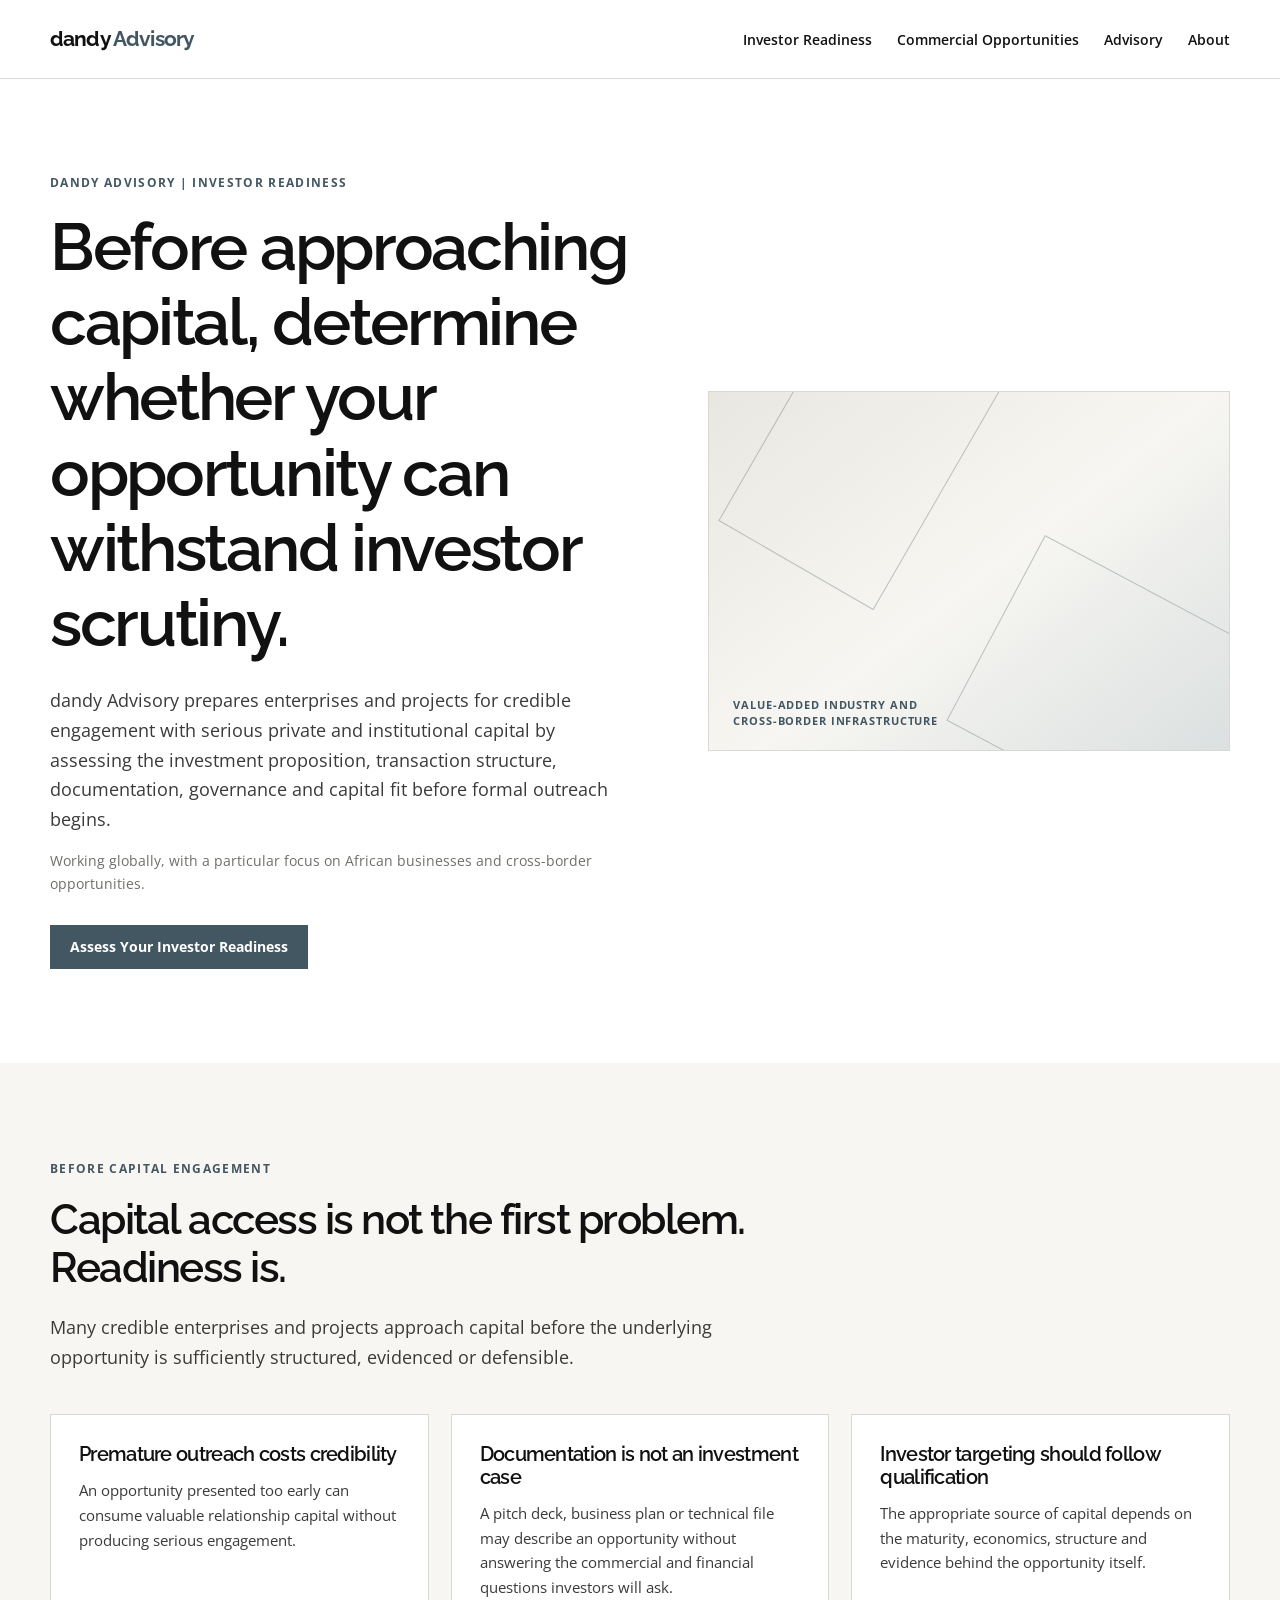
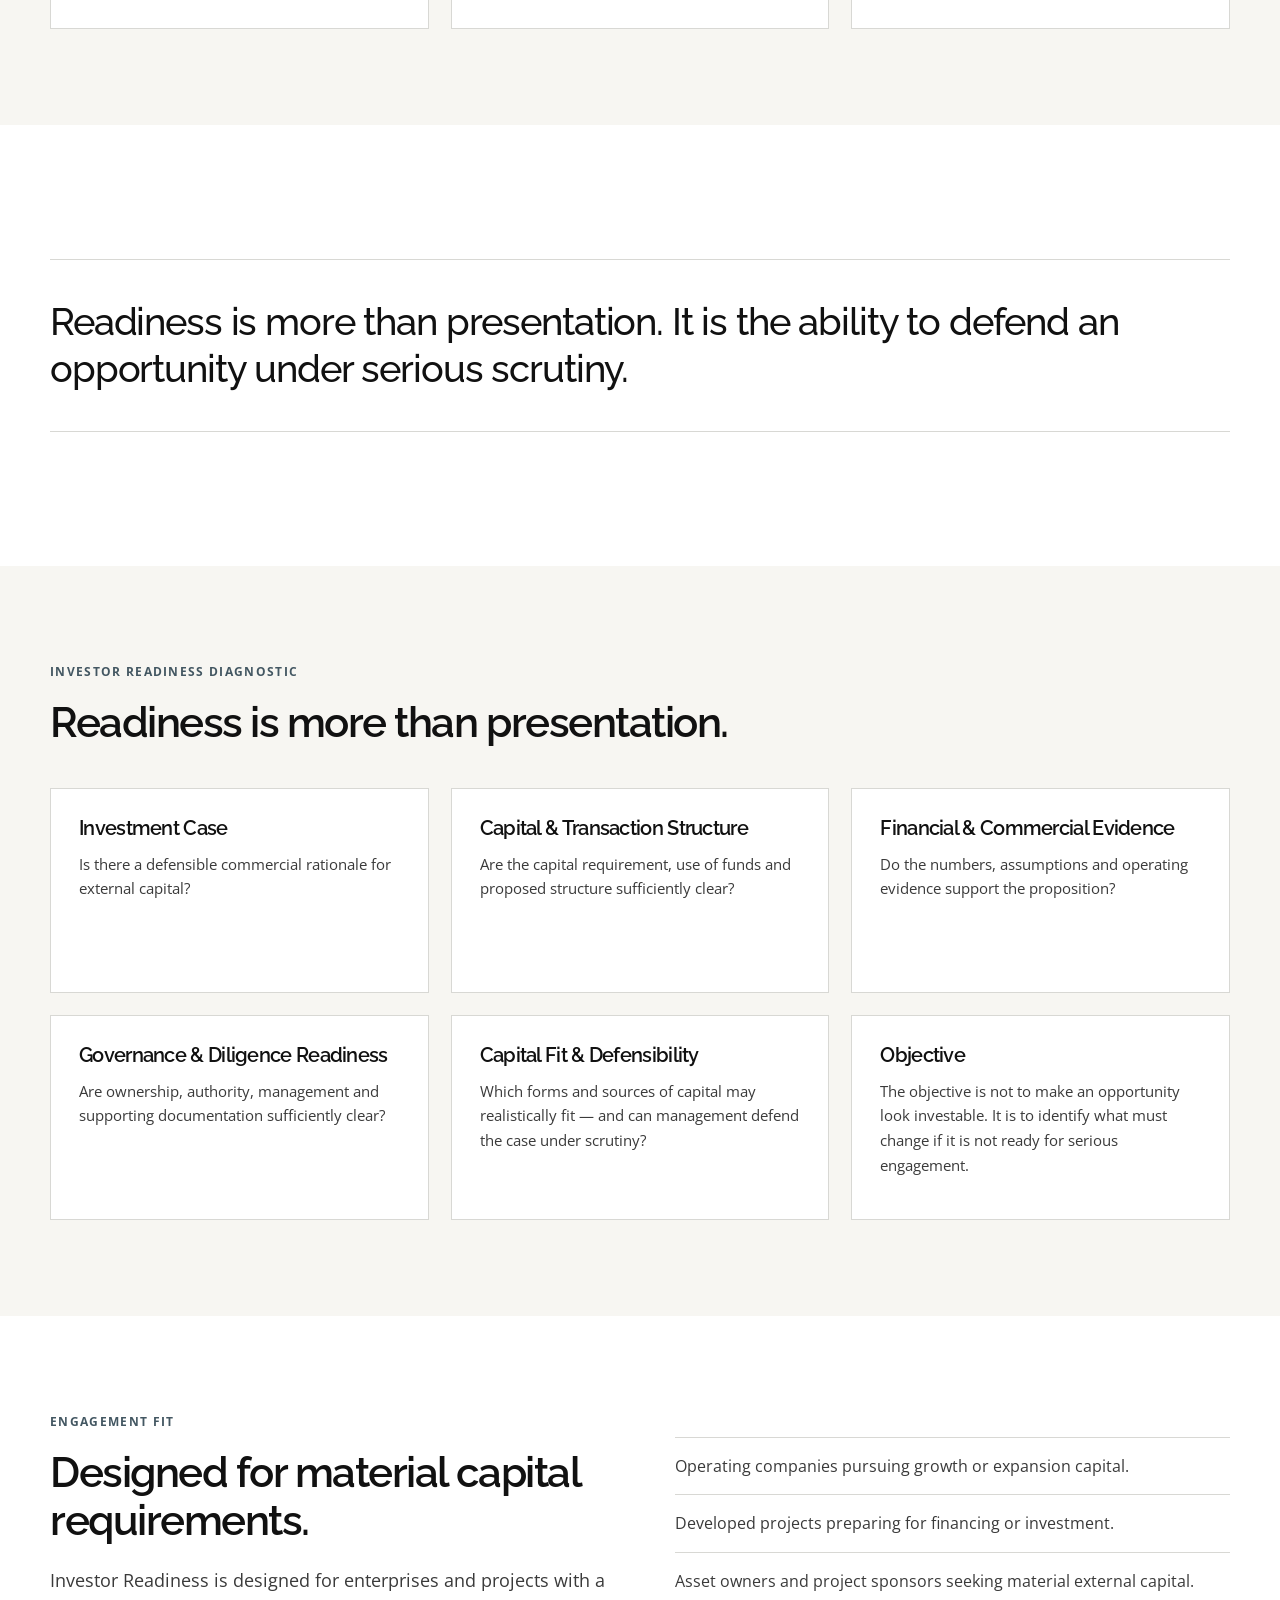
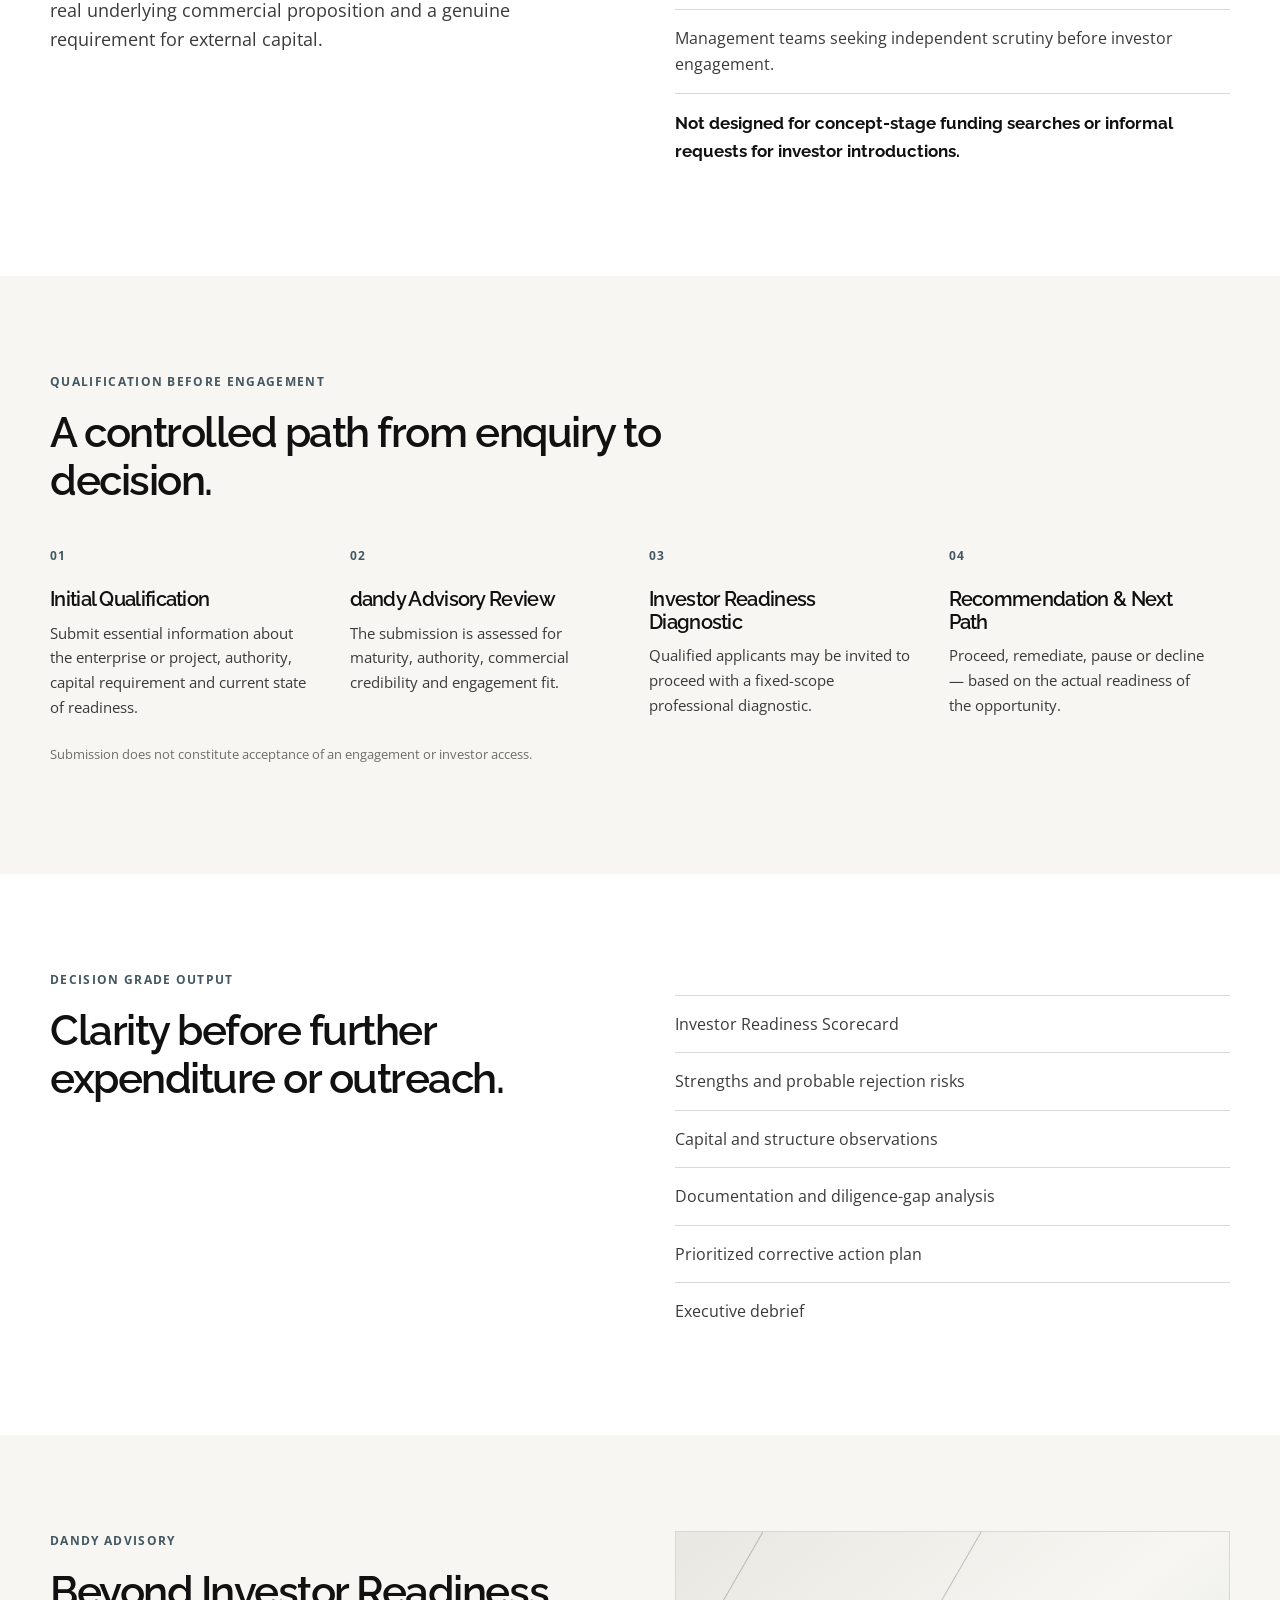
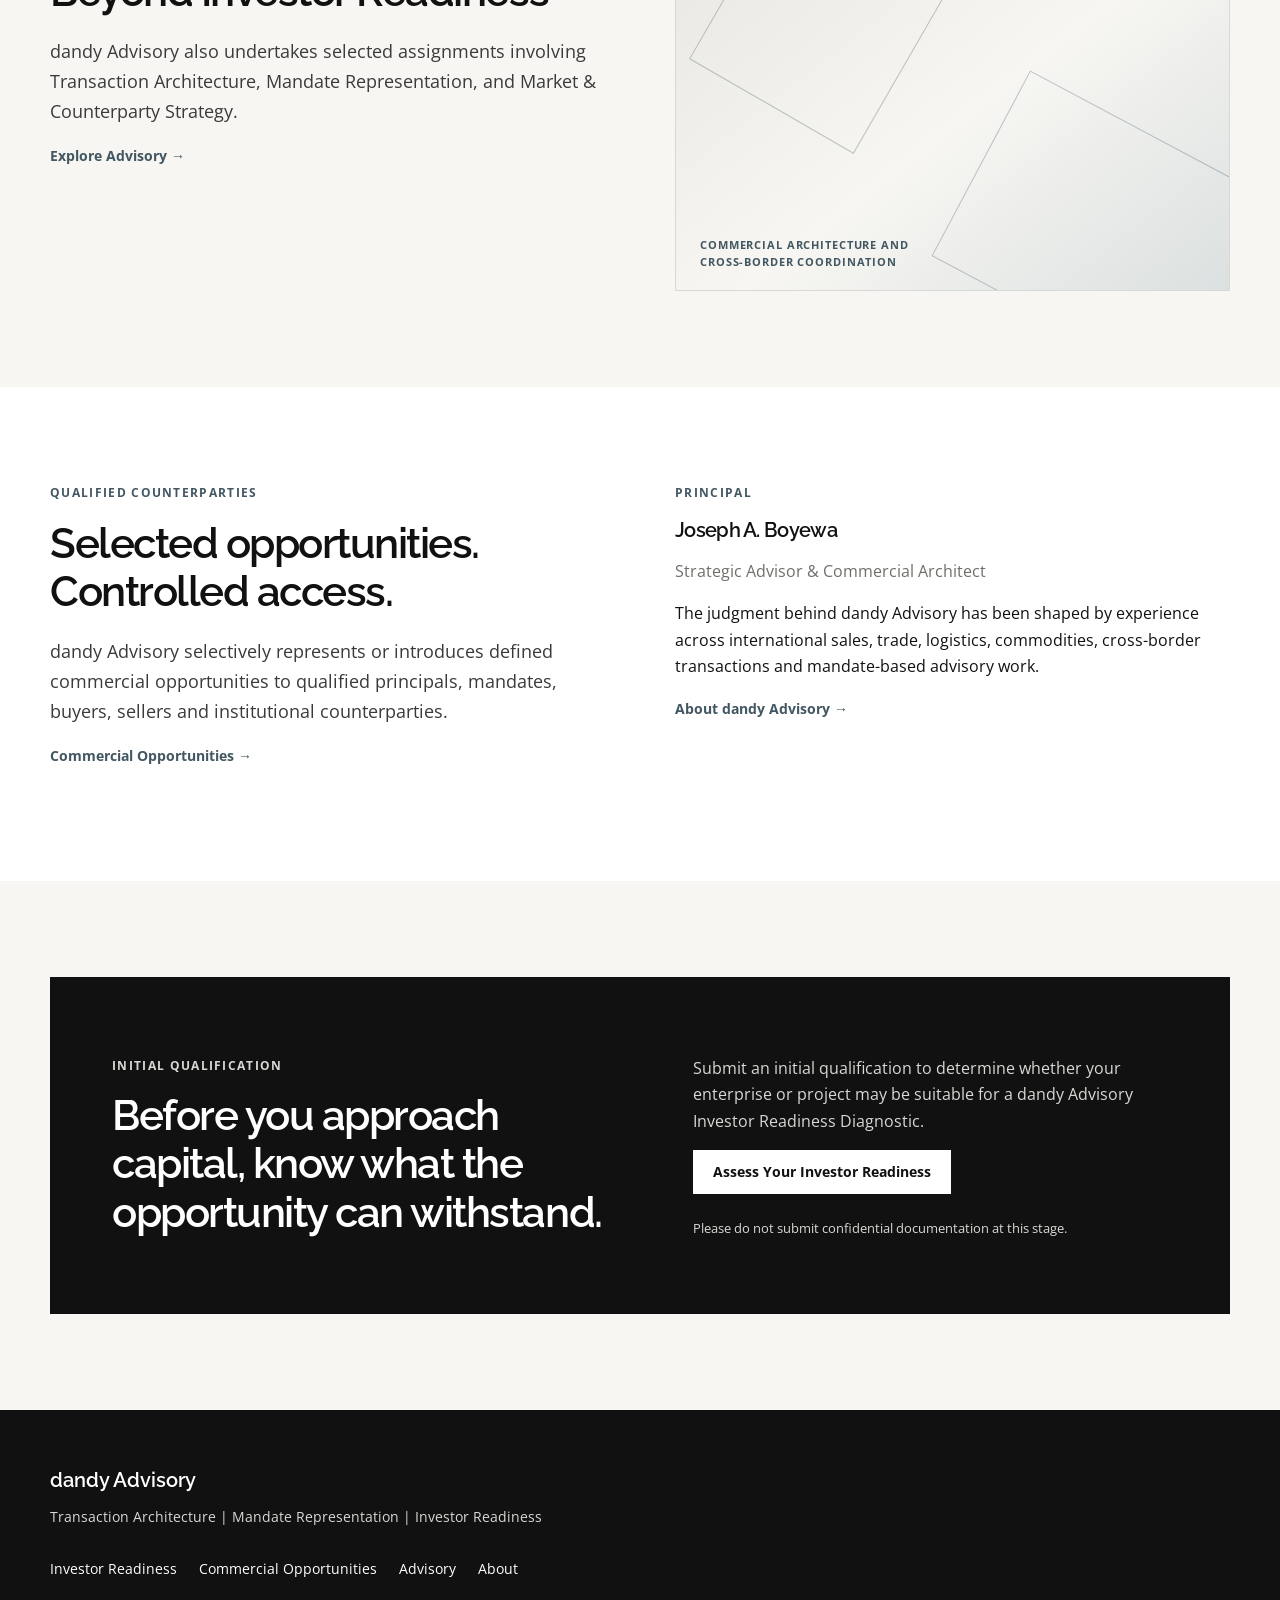
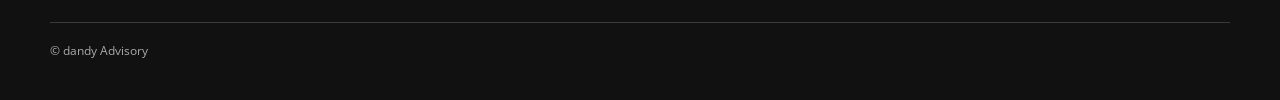
==== index.html @ 11b0d284 "Build complete home page Updated the HTML structure and added skip link for accessibility." ====
<!doctype html><html lang="en"><head><meta charset="utf-8"><meta name="viewport" content="width=device-width,initial-scale=1"><title>dandy Advisory | Investor Readiness</title><meta name="description" content="Investor Readiness, Transaction Architecture and Mandate Representation."><link rel="stylesheet" href="assets/css/site.css"></head><body>
<a class="skip" href="#main">Skip to content</a><header class="site-header"><div class="container header-inner"><a class="brand" href="./">dandy <span>Advisory</span></a><button class="nav-toggle" aria-expanded="false">Menu</button><nav class="site-nav"><a href="investor-readiness/">Investor Readiness</a><a href="commercial-opportunities/">Commercial Opportunities</a><a href="advisory/">Advisory</a><a href="about/">About</a></nav></div></header>
<main id="main"><section class="hero"><div class="container hero-grid"><div><p class="eyebrow">dandy Advisory | Investor Readiness</p><h1>Before approaching capital, determine whether your opportunity can withstand investor scrutiny.</h1><p class="hero-copy">dandy Advisory prepares enterprises and projects for credible engagement with serious private and institutional capital by assessing the investment proposition, transaction structure, documentation, governance and capital fit before formal outreach begins.</p><p class="hero-note">Working globally, with a particular focus on African businesses and cross-border opportunities.</p><a class="button" href="investor-readiness/#qualification">Assess Your Investor Readiness</a></div><div class="visual"><span class="visual-label">Value-added industry and cross-border infrastructure</span></div></div></section>
<section class="section paper"><div class="container"><div class="section-head"><p class="eyebrow">Before Capital Engagement</p><h2>Capital access is not the first problem. Readiness is.</h2><p class="lead">Many credible enterprises and projects approach capital before the underlying opportunity is sufficiently structured, evidenced or defensible.</p></div><div class="grid-3"><article class="card"><h3>Premature outreach costs credibility</h3><p>An opportunity presented too early can consume valuable relationship capital without producing serious engagement.</p></article><article class="card"><h3>Documentation is not an investment case</h3><p>A pitch deck, business plan or technical file may describe an opportunity without answering the commercial and financial questions investors will ask.</p></article><article class="card"><h3>Investor targeting should follow qualification</h3><p>The appropriate source of capital depends on the maturity, economics, structure and evidence behind the opportunity itself.</p></article></div></div></section>
<section class="section"><div class="container"><p class="quote">Readiness is more than presentation. It is the ability to defend an opportunity under serious scrutiny.</p></div></section>
<section class="section paper"><div class="container"><div class="section-head"><p class="eyebrow">Investor Readiness Diagnostic</p><h2>Readiness is more than presentation.</h2></div><div class="grid-3"><article class="card"><h3>Investment Case</h3><p>Is there a defensible commercial rationale for external capital?</p></article><article class="card"><h3>Capital &amp; Transaction Structure</h3><p>Are the capital requirement, use of funds and proposed structure sufficiently clear?</p></article><article class="card"><h3>Financial &amp; Commercial Evidence</h3><p>Do the numbers, assumptions and operating evidence support the proposition?</p></article><article class="card"><h3>Governance &amp; Diligence Readiness</h3><p>Are ownership, authority, management and supporting documentation sufficiently clear?</p></article><article class="card"><h3>Capital Fit &amp; Defensibility</h3><p>Which forms and sources of capital may realistically fit — and can management defend the case under scrutiny?</p></article><article class="card"><h3>Objective</h3><p>The objective is not to make an opportunity look investable. It is to identify what must change if it is not ready for serious engagement.</p></article></div></div></section>
<section class="section"><div class="container split"><div><p class="eyebrow">Engagement Fit</p><h2>Designed for material capital requirements.</h2><p class="lead">Investor Readiness is designed for enterprises and projects with a real underlying commercial proposition and a genuine requirement for external capital.</p></div><ul class="list"><li>Operating companies pursuing growth or expansion capital.</li><li>Developed projects preparing for financing or investment.</li><li>Asset owners and project sponsors seeking material external capital.</li><li>Management teams seeking independent scrutiny before investor engagement.</li><li><strong>Not designed for concept-stage funding searches or informal requests for investor introductions.</strong></li></ul></div></section>
<section class="section paper"><div class="container"><div class="section-head"><p class="eyebrow">Qualification Before Engagement</p><h2>A controlled path from enquiry to decision.</h2></div><div class="steps"><article class="step"><h3>Initial Qualification</h3><p>Submit essential information about the enterprise or project, authority, capital requirement and current state of readiness.</p></article><article class="step"><h3>dandy Advisory Review</h3><p>The submission is assessed for maturity, authority, commercial credibility and engagement fit.</p></article><article class="step"><h3>Investor Readiness Diagnostic</h3><p>Qualified applicants may be invited to proceed with a fixed-scope professional diagnostic.</p></article><article class="step"><h3>Recommendation &amp; Next Path</h3><p>Proceed, remediate, pause or decline — based on the actual readiness of the opportunity.</p></article></div><p class="notice">Submission does not constitute acceptance of an engagement or investor access.</p></div></section>
<section class="section"><div class="container split"><div><p class="eyebrow">Decision Grade Output</p><h2>Clarity before further expenditure or outreach.</h2></div><ul class="list"><li>Investor Readiness Scorecard</li><li>Strengths and probable rejection risks</li><li>Capital and structure observations</li><li>Documentation and diligence-gap analysis</li><li>Prioritized corrective action plan</li><li>Executive debrief</li></ul></div></section>
<section class="section paper"><div class="container split"><div><p class="eyebrow">dandy Advisory</p><h2>Beyond Investor Readiness</h2><p class="lead">dandy Advisory also undertakes selected assignments involving Transaction Architecture, Mandate Representation, and Market &amp; Counterparty Strategy.</p><p><a class="text-link" href="advisory/">Explore Advisory →</a></p></div><div class="visual"><span class="visual-label">Commercial architecture and cross-border coordination</span></div></div></section>
<section class="section"><div class="container split"><div><p class="eyebrow">Qualified Counterparties</p><h2>Selected opportunities. Controlled access.</h2><p class="lead">dandy Advisory selectively represents or introduces defined commercial opportunities to qualified principals, mandates, buyers, sellers and institutional counterparties.</p><p><a class="text-link" href="commercial-opportunities/">Commercial Opportunities →</a></p></div><div><p class="eyebrow">Principal</p><h3>Joseph A. Boyewa</h3><p class="muted">Strategic Advisor &amp; Commercial Architect</p><p>The judgment behind dandy Advisory has been shaped by experience across international sales, trade, logistics, commodities, cross-border transactions and mandate-based advisory work.</p><p><a class="text-link" href="about/">About dandy Advisory →</a></p></div></div></section>
<section class="section paper"><div class="container callout"><div><p class="eyebrow">Initial Qualification</p><h2>Before you approach capital, know what the opportunity can withstand.</h2></div><div><p>Submit an initial qualification to determine whether your enterprise or project may be suitable for a dandy Advisory Investor Readiness Diagnostic.</p><a class="button" href="investor-readiness/#qualification">Assess Your Investor Readiness</a><p class="notice">Please do not submit confidential documentation at this stage.</p></div></div></section></main>
<footer class="site-footer"><div class="container"><p class="footer-title">dandy Advisory</p><p class="footer-signature">Transaction Architecture | Mandate Representation | Investor Readiness</p><nav class="footer-links"><a href="investor-readiness/">Investor Readiness</a><a href="commercial-opportunities/">Commercial Opportunities</a><a href="advisory/">Advisory</a><a href="about/">About</a></nav><p class="footer-bottom">© dandy Advisory</p></div></footer><script src="assets/js/site.js"></script></body></html>
---- assets/css/site.css ----
@import url('https://fonts.googleapis.com/css2?family=Open+Sans:wght@400;500;600;700&family=Raleway:wght@500;600;700&display=swap');

:root{--ink:#111111;--carbon:#3a3a3a;--muted:#6e6e6a;--slate:#435762;--border:#d8d8d4;--paper:#f7f6f2;--white:#fff;--content:1180px;--section:96px}
*{box-sizing:border-box}html{scroll-behavior:smooth}body{margin:0;background:var(--white);color:var(--ink);font-family:'Open Sans',Arial,sans-serif;font-size:16px;line-height:1.65}a{color:inherit;text-decoration:none}.container{width:min(calc(100% - 48px),var(--content));margin:auto}.skip{position:absolute;left:-999px}.skip:focus{left:16px;top:16px;z-index:9;background:#fff;padding:10px}.site-header{border-bottom:1px solid var(--border);background:rgba(255,255,255,.96);position:sticky;top:0;z-index:5}.header-inner{min-height:78px;display:flex;align-items:center;justify-content:space-between;gap:32px}.brand{font-family:Raleway,Arial,sans-serif;font-size:21px;font-weight:700;letter-spacing:-.04em;white-space:nowrap}.brand span{color:var(--slate)}.nav-toggle{display:none}.site-nav{display:flex;align-items:center;gap:25px;font-size:14px;font-weight:600}.site-nav a{border-bottom:2px solid transparent;padding:26px 0 23px}.site-nav a:hover,.site-nav a[aria-current='page']{color:var(--slate);border-color:var(--slate)}
.eyebrow{margin:0 0 16px;color:var(--slate);font-size:12px;font-weight:700;letter-spacing:.11em;text-transform:uppercase}.section{padding:var(--section) 0}.paper{background:var(--paper)}h1,h2,h3{margin:0;font-family:Raleway,Arial,sans-serif;font-weight:600;line-height:1.14;letter-spacing:-.035em}h1{font-size:clamp(40px,5.2vw,66px)}h2{max-width:730px;font-size:clamp(30px,3.3vw,45px)}h3{font-size:20px}.lead{max-width:720px;margin:22px 0 0;color:var(--carbon);font-size:18px}.muted{color:var(--muted)}.button{display:inline-block;border:1px solid var(--slate);background:var(--slate);color:#fff;padding:14px 19px;font-size:14px;font-weight:700;line-height:1}.button:hover{background:var(--ink);border-color:var(--ink)}.text-link{color:var(--slate);font-size:14px;font-weight:700}.text-link:hover{text-decoration:underline}
.hero{padding:94px 0}.hero-grid{display:grid;grid-template-columns:minmax(0,1.06fr) minmax(320px,.94fr);align-items:center;gap:70px}.hero-copy{margin:26px 0 0;max-width:720px;color:var(--carbon);font-size:18px}.hero-note{margin:14px 0 30px;max-width:650px;color:var(--muted);font-size:14px}.visual{min-height:360px;border:1px solid var(--border);background:linear-gradient(142deg,#e8e7e1,#f7f6f2 52%,#dbe0e0);position:relative;overflow:hidden}.visual:before,.visual:after{content:'';position:absolute;border:1px solid rgba(67,87,98,.32)}.visual:before{height:58%;width:58%;right:-10%;bottom:-15%;transform:rotate(28deg)}.visual:after{height:73%;width:34%;left:12%;top:-20%;transform:rotate(30deg)}.visual-label{position:absolute;left:24px;bottom:20px;max-width:230px;color:var(--slate);font-size:11px;font-weight:700;letter-spacing:.08em;text-transform:uppercase;line-height:1.5}.section-head{margin-bottom:42px}.grid-3{display:grid;grid-template-columns:repeat(3,1fr);gap:22px}.card{border:1px solid var(--border);background:var(--white);padding:28px;min-height:205px}.card p{margin:12px 0 0;color:var(--carbon);font-size:15px}.card-number{display:block;margin-bottom:28px;color:var(--slate);font-size:12px;font-weight:700;letter-spacing:.1em}.split{display:grid;grid-template-columns:1fr 1fr;gap:70px;align-items:start}.quote{padding:38px 0;border-top:1px solid var(--border);border-bottom:1px solid var(--border);font-family:Raleway,Arial,sans-serif;font-size:clamp(25px,3vw,38px);font-weight:500;line-height:1.25;letter-spacing:-.03em}.list{margin:25px 0 0;padding:0;list-style:none}.list li{padding:15px 0;border-top:1px solid var(--border);color:var(--carbon)}.list strong{display:block;color:var(--ink);font-family:Raleway,Arial,sans-serif;font-size:17px}.steps{counter-reset:step;display:grid;grid-template-columns:repeat(4,1fr);gap:18px}.step{padding:0 18px 0 0}.step:before{counter-increment:step;content:'0' counter(step);display:block;margin-bottom:22px;color:var(--slate);font-size:12px;font-weight:700;letter-spacing:.12em}.step p{margin:10px 0 0;color:var(--carbon);font-size:15px}.callout{display:grid;grid-template-columns:1.05fr .95fr;gap:55px;align-items:center;padding:62px;background:var(--ink);color:#fff}.callout .eyebrow{color:#d8d8d4}.callout h2{color:#fff}.callout p{color:#d8d8d4}.callout .button{background:#fff;border-color:#fff;color:var(--ink)}.callout .button:hover{background:var(--slate);border-color:var(--slate);color:#fff}.form-wrap{max-width:760px;margin:0 auto;border:1px solid var(--border);padding:38px;background:#fff}.form-wrap h2{font-size:32px}.form-wrap p{color:var(--carbon)}.notice{margin-top:24px;color:var(--muted);font-size:13px}.site-footer{padding:54px 0 28px;background:var(--ink);color:#fff}.footer-title{margin:0;font-family:Raleway,Arial,sans-serif;font-size:20px;font-weight:600}.footer-signature{margin:8px 0 28px;color:#d8d8d4;font-size:14px}.footer-links{display:flex;flex-wrap:wrap;gap:10px 22px;font-size:14px}.footer-links a:hover{color:#d8d8d4}.footer-bottom{margin-top:42px;padding-top:18px;border-top:1px solid #3a3a3a;color:#aaa;font-size:12px}
@media(max-width:820px){:root{--section:68px}.container{width:min(calc(100% - 32px),var(--content))}.header-inner{min-height:68px}.nav-toggle{display:inline-block;border:0;background:transparent;color:var(--ink);font:inherit;font-size:14px;font-weight:700}.site-nav{display:none;position:absolute;top:68px;left:0;right:0;padding:12px 16px 20px;background:#fff;border-bottom:1px solid var(--border);flex-direction:column;align-items:flex-start;gap:0}.site-nav.open{display:flex}.site-nav a{padding:10px 0;border:0}.hero{padding:66px 0}.hero-grid,.split,.callout{grid-template-columns:1fr;gap:36px}.visual{min-height:245px}.grid-3,.steps{grid-template-columns:1fr}.card{min-height:auto}.step{padding:0 0 20px;border-bottom:1px solid var(--border)}.form-wrap{padding:25px 20px}}
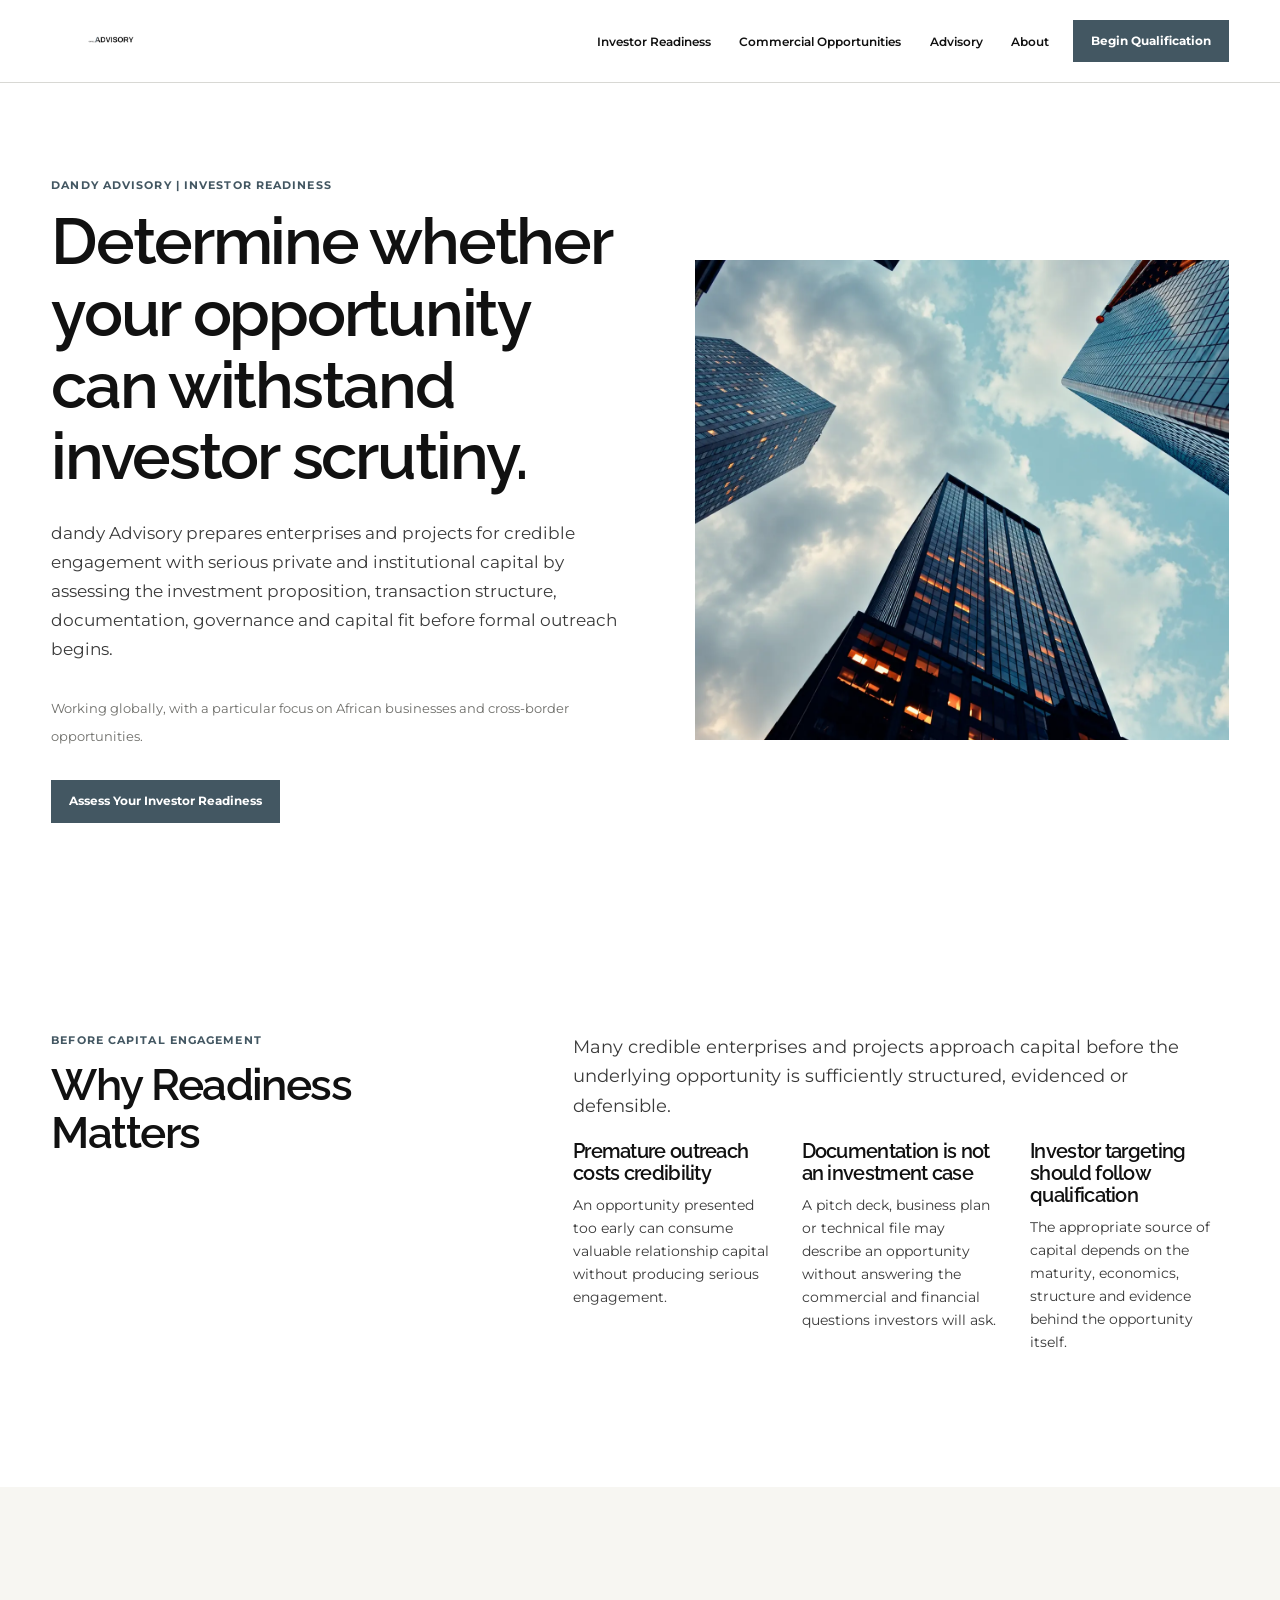
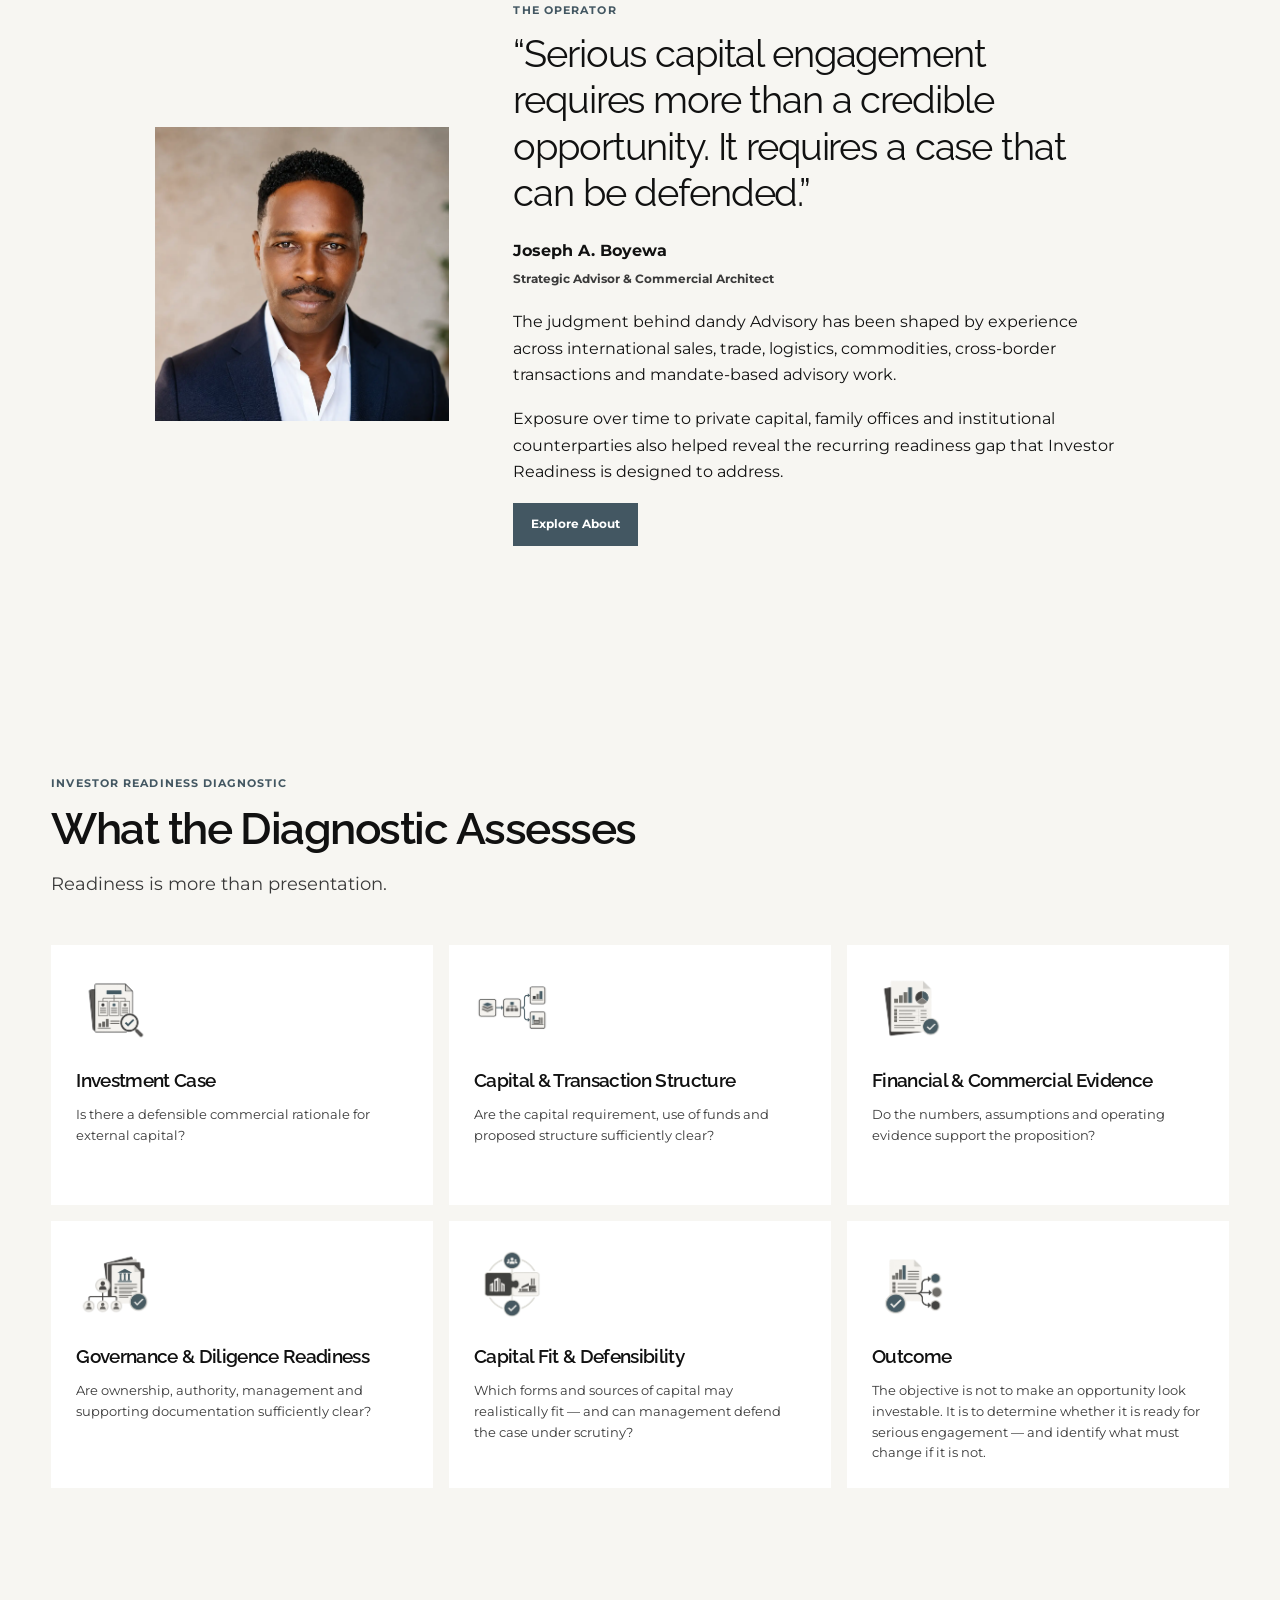
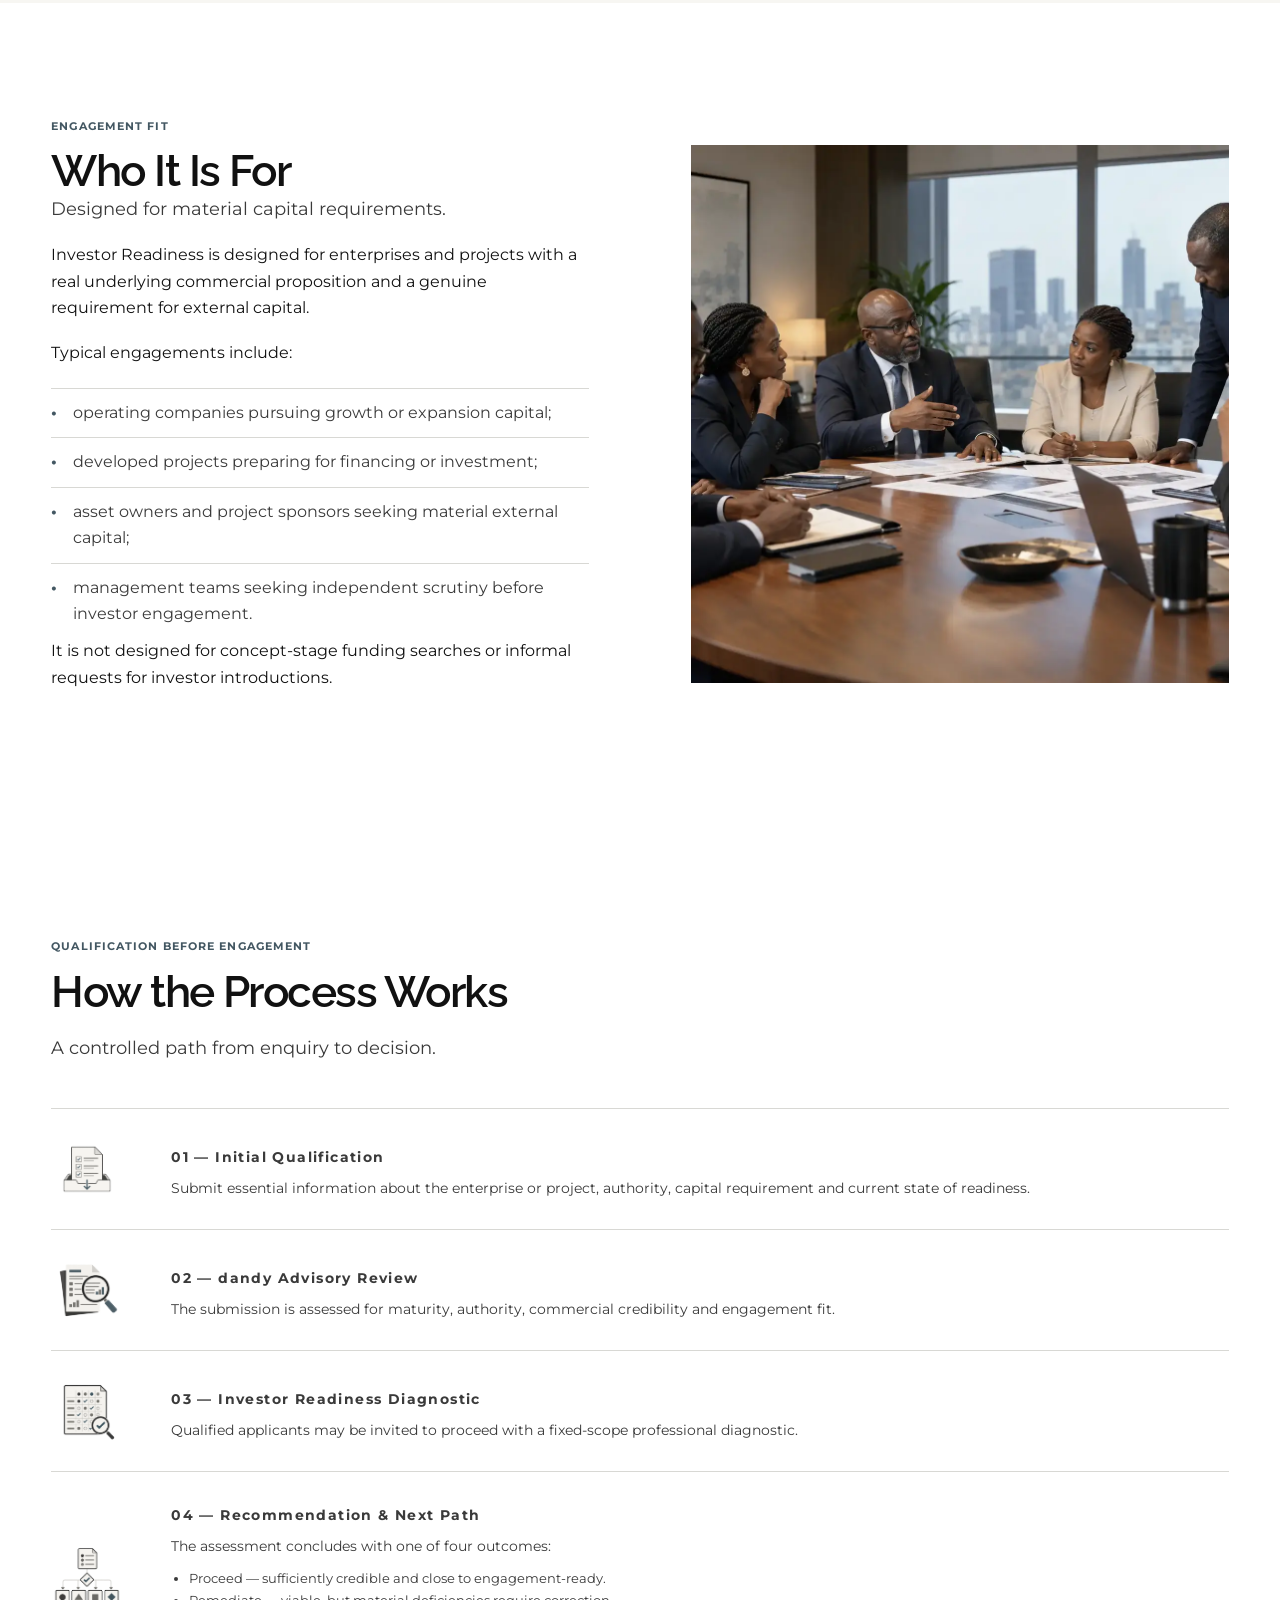
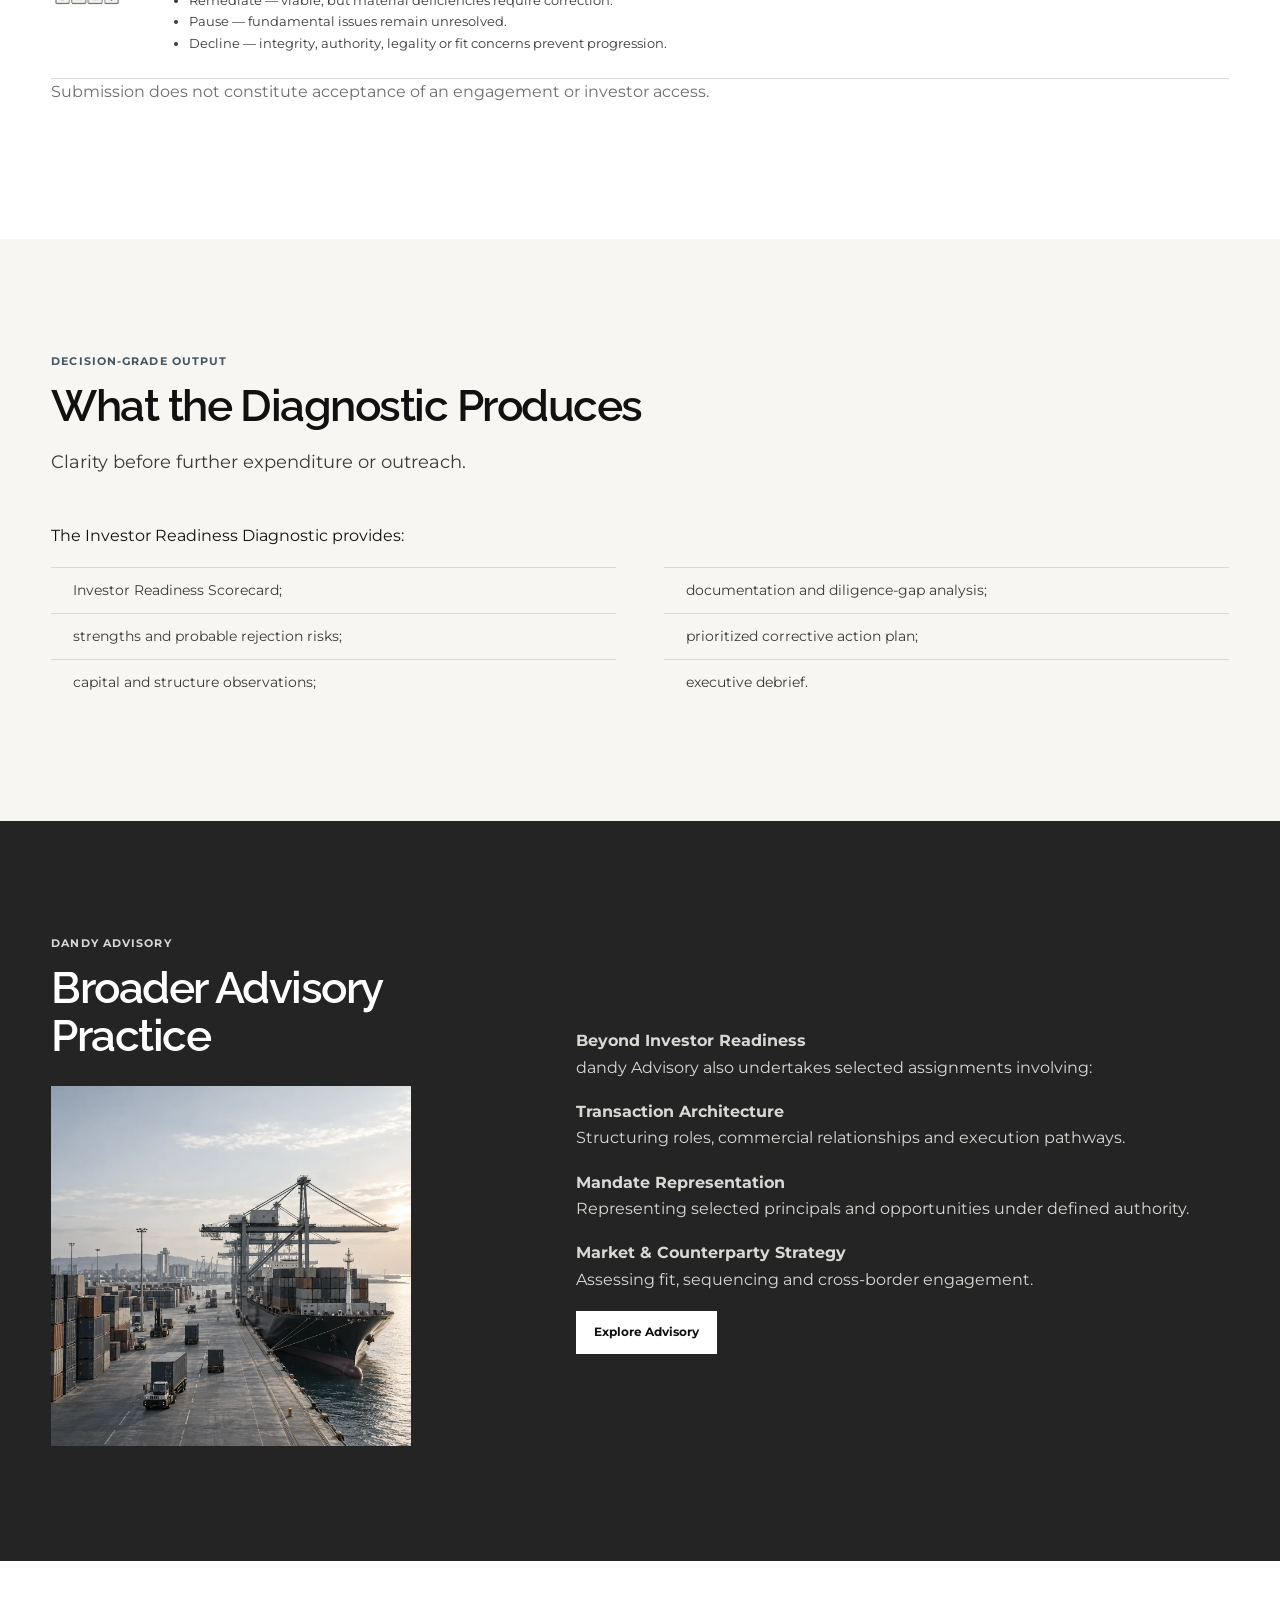
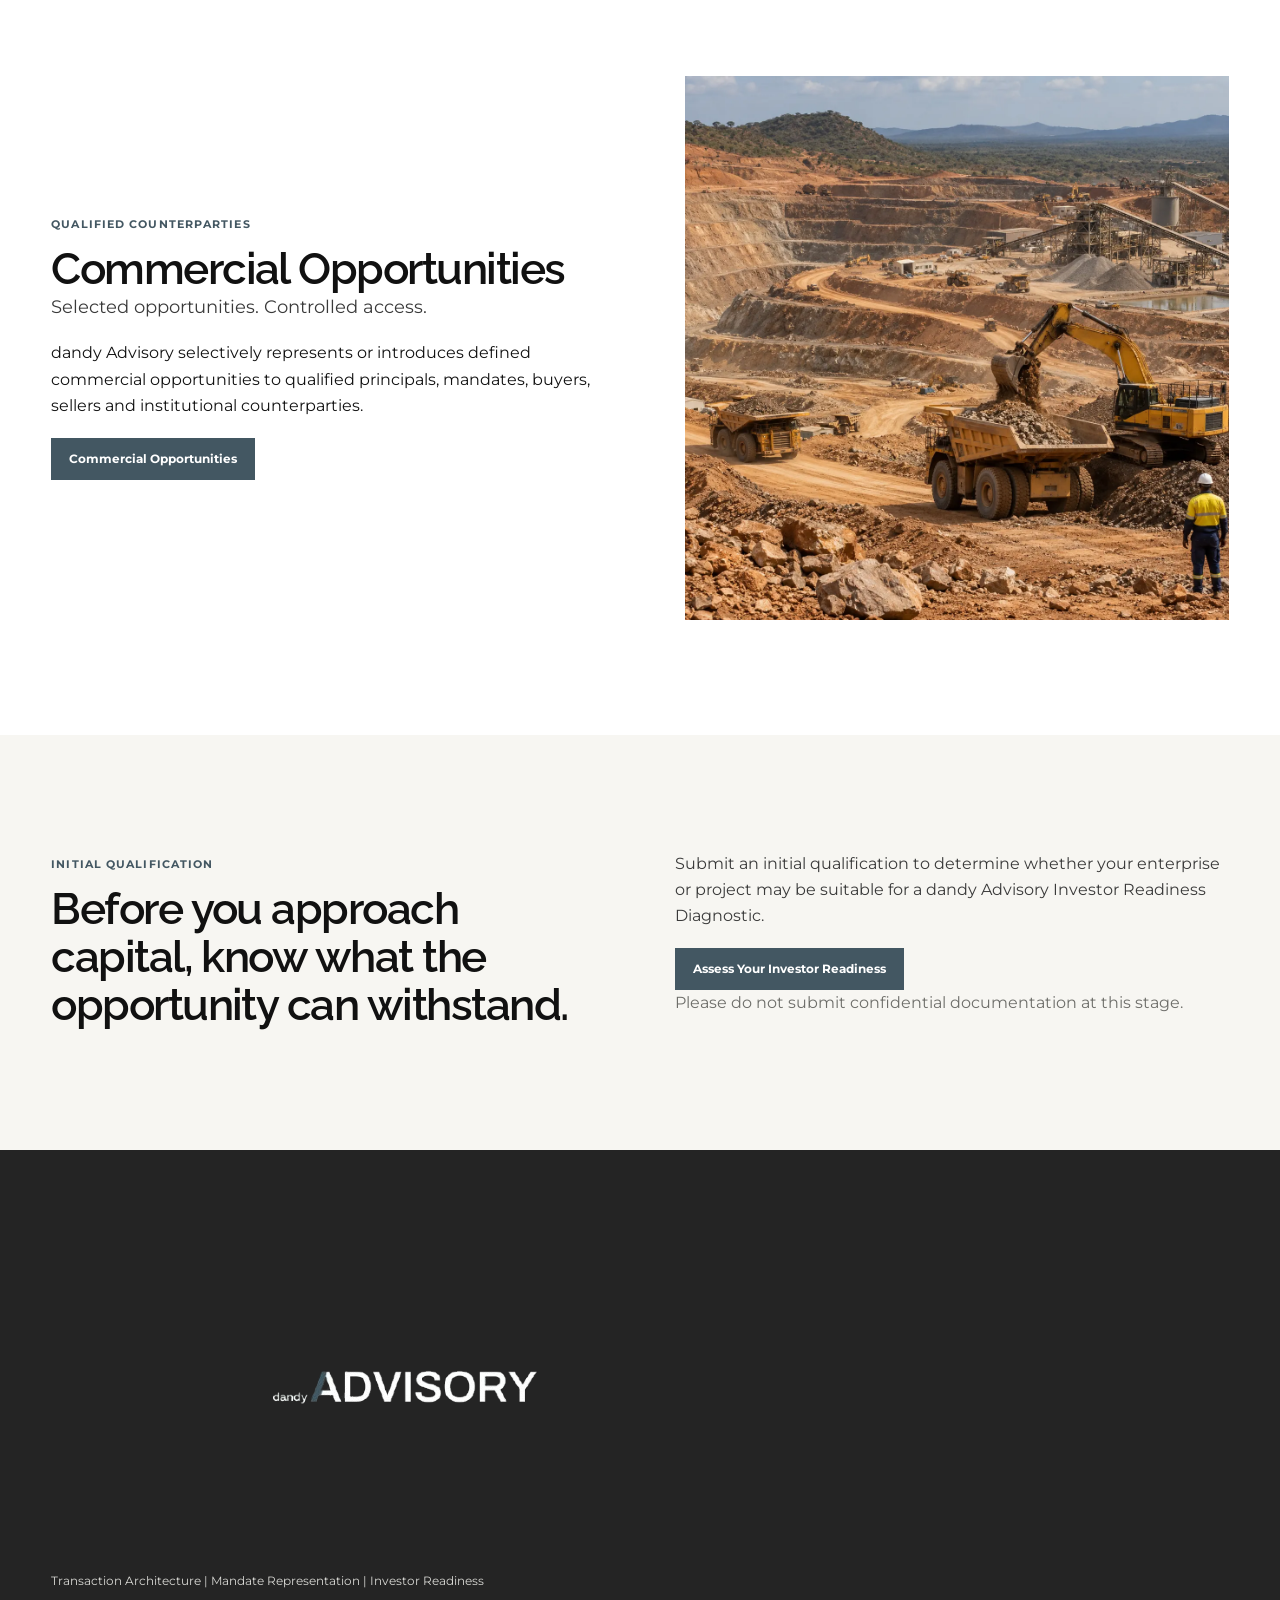
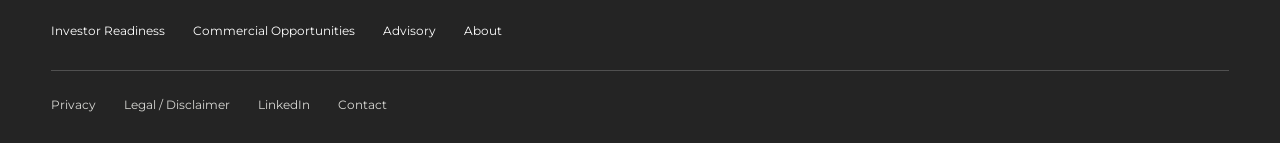
==== commit 35ed8b46: "Apply complete review build" ====
--- a/index.html
+++ b/index.html
@@ -1,13 +1 @@
-<!doctype html><html lang="en"><head><meta charset="utf-8"><meta name="viewport" content="width=device-width,initial-scale=1"><title>dandy Advisory | Investor Readiness</title><meta name="description" content="Investor Readiness, Transaction Architecture and Mandate Representation."><link rel="stylesheet" href="assets/css/site.css"></head><body>
-<a class="skip" href="#main">Skip to content</a><header class="site-header"><div class="container header-inner"><a class="brand" href="./">dandy <span>Advisory</span></a><button class="nav-toggle" aria-expanded="false">Menu</button><nav class="site-nav"><a href="investor-readiness/">Investor Readiness</a><a href="commercial-opportunities/">Commercial Opportunities</a><a href="advisory/">Advisory</a><a href="about/">About</a></nav></div></header>
-<main id="main"><section class="hero"><div class="container hero-grid"><div><p class="eyebrow">dandy Advisory | Investor Readiness</p><h1>Before approaching capital, determine whether your opportunity can withstand investor scrutiny.</h1><p class="hero-copy">dandy Advisory prepares enterprises and projects for credible engagement with serious private and institutional capital by assessing the investment proposition, transaction structure, documentation, governance and capital fit before formal outreach begins.</p><p class="hero-note">Working globally, with a particular focus on African businesses and cross-border opportunities.</p><a class="button" href="investor-readiness/#qualification">Assess Your Investor Readiness</a></div><div class="visual"><span class="visual-label">Value-added industry and cross-border infrastructure</span></div></div></section>
-<section class="section paper"><div class="container"><div class="section-head"><p class="eyebrow">Before Capital Engagement</p><h2>Capital access is not the first problem. Readiness is.</h2><p class="lead">Many credible enterprises and projects approach capital before the underlying opportunity is sufficiently structured, evidenced or defensible.</p></div><div class="grid-3"><article class="card"><h3>Premature outreach costs credibility</h3><p>An opportunity presented too early can consume valuable relationship capital without producing serious engagement.</p></article><article class="card"><h3>Documentation is not an investment case</h3><p>A pitch deck, business plan or technical file may describe an opportunity without answering the commercial and financial questions investors will ask.</p></article><article class="card"><h3>Investor targeting should follow qualification</h3><p>The appropriate source of capital depends on the maturity, economics, structure and evidence behind the opportunity itself.</p></article></div></div></section>
-<section class="section"><div class="container"><p class="quote">Readiness is more than presentation. It is the ability to defend an opportunity under serious scrutiny.</p></div></section>
-<section class="section paper"><div class="container"><div class="section-head"><p class="eyebrow">Investor Readiness Diagnostic</p><h2>Readiness is more than presentation.</h2></div><div class="grid-3"><article class="card"><h3>Investment Case</h3><p>Is there a defensible commercial rationale for external capital?</p></article><article class="card"><h3>Capital &amp; Transaction Structure</h3><p>Are the capital requirement, use of funds and proposed structure sufficiently clear?</p></article><article class="card"><h3>Financial &amp; Commercial Evidence</h3><p>Do the numbers, assumptions and operating evidence support the proposition?</p></article><article class="card"><h3>Governance &amp; Diligence Readiness</h3><p>Are ownership, authority, management and supporting documentation sufficiently clear?</p></article><article class="card"><h3>Capital Fit &amp; Defensibility</h3><p>Which forms and sources of capital may realistically fit — and can management defend the case under scrutiny?</p></article><article class="card"><h3>Objective</h3><p>The objective is not to make an opportunity look investable. It is to identify what must change if it is not ready for serious engagement.</p></article></div></div></section>
-<section class="section"><div class="container split"><div><p class="eyebrow">Engagement Fit</p><h2>Designed for material capital requirements.</h2><p class="lead">Investor Readiness is designed for enterprises and projects with a real underlying commercial proposition and a genuine requirement for external capital.</p></div><ul class="list"><li>Operating companies pursuing growth or expansion capital.</li><li>Developed projects preparing for financing or investment.</li><li>Asset owners and project sponsors seeking material external capital.</li><li>Management teams seeking independent scrutiny before investor engagement.</li><li><strong>Not designed for concept-stage funding searches or informal requests for investor introductions.</strong></li></ul></div></section>
-<section class="section paper"><div class="container"><div class="section-head"><p class="eyebrow">Qualification Before Engagement</p><h2>A controlled path from enquiry to decision.</h2></div><div class="steps"><article class="step"><h3>Initial Qualification</h3><p>Submit essential information about the enterprise or project, authority, capital requirement and current state of readiness.</p></article><article class="step"><h3>dandy Advisory Review</h3><p>The submission is assessed for maturity, authority, commercial credibility and engagement fit.</p></article><article class="step"><h3>Investor Readiness Diagnostic</h3><p>Qualified applicants may be invited to proceed with a fixed-scope professional diagnostic.</p></article><article class="step"><h3>Recommendation &amp; Next Path</h3><p>Proceed, remediate, pause or decline — based on the actual readiness of the opportunity.</p></article></div><p class="notice">Submission does not constitute acceptance of an engagement or investor access.</p></div></section>
-<section class="section"><div class="container split"><div><p class="eyebrow">Decision Grade Output</p><h2>Clarity before further expenditure or outreach.</h2></div><ul class="list"><li>Investor Readiness Scorecard</li><li>Strengths and probable rejection risks</li><li>Capital and structure observations</li><li>Documentation and diligence-gap analysis</li><li>Prioritized corrective action plan</li><li>Executive debrief</li></ul></div></section>
-<section class="section paper"><div class="container split"><div><p class="eyebrow">dandy Advisory</p><h2>Beyond Investor Readiness</h2><p class="lead">dandy Advisory also undertakes selected assignments involving Transaction Architecture, Mandate Representation, and Market &amp; Counterparty Strategy.</p><p><a class="text-link" href="advisory/">Explore Advisory →</a></p></div><div class="visual"><span class="visual-label">Commercial architecture and cross-border coordination</span></div></div></section>
-<section class="section"><div class="container split"><div><p class="eyebrow">Qualified Counterparties</p><h2>Selected opportunities. Controlled access.</h2><p class="lead">dandy Advisory selectively represents or introduces defined commercial opportunities to qualified principals, mandates, buyers, sellers and institutional counterparties.</p><p><a class="text-link" href="commercial-opportunities/">Commercial Opportunities →</a></p></div><div><p class="eyebrow">Principal</p><h3>Joseph A. Boyewa</h3><p class="muted">Strategic Advisor &amp; Commercial Architect</p><p>The judgment behind dandy Advisory has been shaped by experience across international sales, trade, logistics, commodities, cross-border transactions and mandate-based advisory work.</p><p><a class="text-link" href="about/">About dandy Advisory →</a></p></div></div></section>
-<section class="section paper"><div class="container callout"><div><p class="eyebrow">Initial Qualification</p><h2>Before you approach capital, know what the opportunity can withstand.</h2></div><div><p>Submit an initial qualification to determine whether your enterprise or project may be suitable for a dandy Advisory Investor Readiness Diagnostic.</p><a class="button" href="investor-readiness/#qualification">Assess Your Investor Readiness</a><p class="notice">Please do not submit confidential documentation at this stage.</p></div></div></section></main>
-<footer class="site-footer"><div class="container"><p class="footer-title">dandy Advisory</p><p class="footer-signature">Transaction Architecture | Mandate Representation | Investor Readiness</p><nav class="footer-links"><a href="investor-readiness/">Investor Readiness</a><a href="commercial-opportunities/">Commercial Opportunities</a><a href="advisory/">Advisory</a><a href="about/">About</a></nav><p class="footer-bottom">© dandy Advisory</p></div></footer><script src="assets/js/site.js"></script></body></html>
+<!doctype html><html lang="en"><head><meta charset="utf-8"><meta name="viewport" content="width=device-width,initial-scale=1"><title>dandy Advisory | Investor Readiness</title><link rel="icon" href="assets/favicon.svg" type="image/svg+xml"><link rel="stylesheet" href="assets/css/site.css"></head><body><a class="skip" href="#main">Skip to content</a><header class="site-header"><div class="container header-inner"><a class="brand" href="./" aria-label="dandy Advisory"><img src="assets/images/logo/dandy_advisory_logo_v1_light_background-removebg-preview.png" alt="dandy Advisory"></a><button class="nav-toggle" aria-expanded="false">Menu</button><nav class="site-nav"><a href="./">Investor Readiness</a><a href="commercial-opportunities/">Commercial Opportunities</a><a href="advisory/">Advisory</a><a href="about/">About</a></nav><a class="header-cta" href="investor-readiness/">Begin Qualification</a></div></header><main id="main"><section class="hero"><div class="container hero-grid"><div><p class="eyebrow">dandy Advisory | Investor Readiness</p><h1>Determine whether your opportunity can withstand investor scrutiny.</h1><p class="hero-copy">dandy Advisory prepares enterprises and projects for credible engagement with serious private and institutional capital by assessing the investment proposition, transaction structure, documentation, governance and capital fit before formal outreach begins.<br><br><span class="hero-note">Working globally, with a particular focus on African businesses and cross-border opportunities.</span></p><a class="button" href="investor-readiness/">Assess Your Investor Readiness</a></div><img class="hero-image" src="assets/images/home/Hero%20Image/Investor%20Readiness.webp" alt=""></div></section><section class="section"><div class="container editorial-grid"><div><p class="eyebrow">Before Capital Engagement</p><h2>Why Readiness Matters</h2></div><div><p class="lead">Many credible enterprises and projects approach capital before the underlying opportunity is sufficiently structured, evidenced or defensible.</p><div class="standards"><div><h3>Premature outreach costs credibility</h3><p>An opportunity presented too early can consume valuable relationship capital without producing serious engagement.</p></div><div><h3>Documentation is not an investment case</h3><p>A pitch deck, business plan or technical file may describe an opportunity without answering the commercial and financial questions investors will ask.</p></div><div><h3>Investor targeting should follow qualification</h3><p>The appropriate source of capital depends on the maturity, economics, structure and evidence behind the opportunity itself.</p></div></div></div></div></section><section class="section paper"><div class="container operator"><img src="assets/images/home/Quote%20Section%20Image/Joseph%20A%20Boyewa.webp" alt="Joseph A. Boyewa"><div><p class="eyebrow">The Operator</p><blockquote>“Serious capital engagement requires more than a credible opportunity. It requires a case that can be defended.”</blockquote><p><strong>Joseph A. Boyewa</strong><br><span class="operator-role">Strategic Advisor &amp; Commercial Architect</span></p><p>The judgment behind dandy Advisory has been shaped by experience across international sales, trade, logistics, commodities, cross-border transactions and mandate-based advisory work.</p><p>Exposure over time to private capital, family offices and institutional counterparties also helped reveal the recurring readiness gap that Investor Readiness is designed to address.</p><a class="button" href="about/">Explore About</a></div></div></section><section class="section paper"><div class="container"><div class="section-heading"><p class="eyebrow">Investor Readiness Diagnostic</p><h2>What the Diagnostic Assesses</h2><p class="lead">Readiness is more than presentation.</p></div><div class="icon-grid"><article class="icon-card"><img src="assets/images/home/What%20a%20Diagnostic%20Assess%20Icons/webp/Investment%20Case.webp" alt=""><h3>Investment Case</h3><p>Is there a defensible commercial rationale for external capital?</p></article><article class="icon-card"><img src="assets/images/home/What%20a%20Diagnostic%20Assess%20Icons/webp/Capital%20%26%20Transaction%20Structure.webp" alt=""><h3>Capital &amp; Transaction Structure</h3><p>Are the capital requirement, use of funds and proposed structure sufficiently clear?</p></article><article class="icon-card"><img src="assets/images/home/What%20a%20Diagnostic%20Assess%20Icons/webp/Financial%20%26%20Commercial%20Evidence.webp" alt=""><h3>Financial &amp; Commercial Evidence</h3><p>Do the numbers, assumptions and operating evidence support the proposition?</p></article><article class="icon-card"><img src="assets/images/home/What%20a%20Diagnostic%20Assess%20Icons/webp/Governance%20%26%20Diligence%20Readiness.webp" alt=""><h3>Governance &amp; Diligence Readiness</h3><p>Are ownership, authority, management and supporting documentation sufficiently clear?</p></article><article class="icon-card"><img src="assets/images/home/What%20a%20Diagnostic%20Assess%20Icons/webp/Capital%20Fit%20%26%20Defensibility.webp" alt=""><h3>Capital Fit &amp; Defensibility</h3><p>Which forms and sources of capital may realistically fit — and can management defend the case under scrutiny?</p></article><article class="icon-card"><img src="assets/images/home/What%20a%20Diagnostic%20Assess%20Icons/webp/Outcome.webp" alt=""><h3>Outcome</h3><p>The objective is not to make an opportunity look investable. It is to determine whether it is ready for serious engagement — and identify what must change if it is not.</p></article></div></div></section><section class="section"><div class="container feature-split"><div><p class="eyebrow">Engagement Fit</p><h2>Who It Is For</h2><p class="lead">Designed for material capital requirements.</p><p>Investor Readiness is designed for enterprises and projects with a real underlying commercial proposition and a genuine requirement for external capital.</p><p>Typical engagements include:</p><ul class="check-list"><li>operating companies pursuing growth or expansion capital;</li><li>developed projects preparing for financing or investment;</li><li>asset owners and project sponsors seeking material external capital;</li><li>management teams seeking independent scrutiny before investor engagement.</li></ul><p>It is not designed for concept-stage funding searches or informal requests for investor introductions.</p></div><img src="assets/images/home/Who%20is%20it%20for%20Image/Who%20is%20this%20for.webp" alt=""></div></section><section class="section"><div class="container"><div class="section-heading"><p class="eyebrow">Qualification Before Engagement</p><h2>How the Process Works</h2><p class="lead">A controlled path from enquiry to decision.</p></div><div class="process"><article class="process-item"><img src="assets/images/home/How%20the%20Process%20Works%20Icons/webp/Initial%20Qualification.webp" alt=""><div><p class="process-num">01 — Initial Qualification</p><p>Submit essential information about the enterprise or project, authority, capital requirement and current state of readiness.</p></div></article><article class="process-item"><img src="assets/images/home/How%20the%20Process%20Works%20Icons/webp/dandy%20Advisory%20Review.webp" alt=""><div><p class="process-num">02 — dandy Advisory Review</p><p>The submission is assessed for maturity, authority, commercial credibility and engagement fit.</p></div></article><article class="process-item"><img src="assets/images/home/How%20the%20Process%20Works%20Icons/webp/Investor%20Readiness%20Diagnostic.webp" alt=""><div><p class="process-num">03 — Investor Readiness Diagnostic</p><p>Qualified applicants may be invited to proceed with a fixed-scope professional diagnostic.</p></div></article><article class="process-item"><img src="assets/images/home/How%20the%20Process%20Works%20Icons/webp/Recommendation%20%26%20Next%20Path.webp" alt=""><div><p class="process-num">04 — Recommendation &amp; Next Path</p><p>The assessment concludes with one of four outcomes:</p><ul><li>Proceed — sufficiently credible and close to engagement-ready.</li><li>Remediate — viable, but material deficiencies require correction.</li><li>Pause — fundamental issues remain unresolved.</li><li>Decline — integrity, authority, legality or fit concerns prevent progression.</li></ul></div></article></div><p class="muted">Submission does not constitute acceptance of an engagement or investor access.</p></div></section><section class="section paper"><div class="container"><div class="section-heading"><p class="eyebrow">Decision-Grade Output</p><h2>What the Diagnostic Produces</h2><p class="lead">Clarity before further expenditure or outreach.</p></div><p>The Investor Readiness Diagnostic provides:</p><div class="output-grid"><ul class="plain-list"><li>Investor Readiness Scorecard;</li><li>strengths and probable rejection risks;</li><li>capital and structure observations;</li></ul><ul class="plain-list"><li>documentation and diligence-gap analysis;</li><li>prioritized corrective action plan;</li><li>executive debrief.</li></ul></div></div></section><section class="section graphite"><div class="container transition"><div><p class="eyebrow">dandy Advisory</p><h2>Broader Advisory Practice</h2><img src="assets/images/home/Broader%20Advisory%20Practice%20Image/Broder%20Advisory%20Practive.webp" alt=""></div><div><p><strong>Beyond Investor Readiness</strong><br>dandy Advisory also undertakes selected assignments involving:</p><p><strong>Transaction Architecture</strong><br>Structuring roles, commercial relationships and execution pathways.</p><p><strong>Mandate Representation</strong><br>Representing selected principals and opportunities under defined authority.</p><p><strong>Market &amp; Counterparty Strategy</strong><br>Assessing fit, sequencing and cross-border engagement.</p><a class="button" href="advisory/">Explore Advisory</a></div></div></section><section class="section"><div class="container image-copy"><div><p class="eyebrow">Qualified Counterparties</p><h2>Commercial Opportunities</h2><p class="lead">Selected opportunities. Controlled access.</p><p>dandy Advisory selectively represents or introduces defined commercial opportunities to qualified principals, mandates, buyers, sellers and institutional counterparties.</p><a class="button" href="commercial-opportunities/">Commercial Opportunities</a></div><img src="assets/images/home/Commercial%20Opportunities%20Image/Commercial%20Opportunities.webp" alt=""></div></section><section class="section paper"><div class="container final-cta"><div><p class="eyebrow">Initial Qualification</p><h2>Before you approach capital, know what the opportunity can withstand.</h2></div><div><p class="lead">Submit an initial qualification to determine whether your enterprise or project may be suitable for a dandy Advisory Investor Readiness Diagnostic.</p><a class="button" href="investor-readiness/">Assess Your Investor Readiness</a><p class="muted">Please do not submit confidential documentation at this stage.</p></div></div></section></main><footer class="site-footer"><div class="container"><a class="footer-logo" href="./"><img src="assets/images/logo/dandy_advisory_logo_v1_dark_background-removebg-preview.png" alt="dandy Advisory"></a><p class="footer-signature">Transaction Architecture | Mandate Representation | Investor Readiness</p><nav class="footer-links"><a href="./">Investor Readiness</a><a href="commercial-opportunities/">Commercial Opportunities</a><a href="advisory/">Advisory</a><a href="about/">About</a></nav><nav class="footer-secondary"><span>Privacy</span><span>Legal / Disclaimer</span><span>LinkedIn</span><span>Contact</span></nav></div></footer><script src="assets/js/site.js"></script></body></html>
--- a/assets/css/site.css
+++ b/assets/css/site.css
@@ -1,7 +1,4 @@
-@import url('https://fonts.googleapis.com/css2?family=Open+Sans:wght@400;500;600;700&family=Raleway:wght@500;600;700&display=swap');
-
-:root{--ink:#111111;--carbon:#3a3a3a;--muted:#6e6e6a;--slate:#435762;--border:#d8d8d4;--paper:#f7f6f2;--white:#fff;--content:1180px;--section:96px}
-*{box-sizing:border-box}html{scroll-behavior:smooth}body{margin:0;background:var(--white);color:var(--ink);font-family:'Open Sans',Arial,sans-serif;font-size:16px;line-height:1.65}a{color:inherit;text-decoration:none}.container{width:min(calc(100% - 48px),var(--content));margin:auto}.skip{position:absolute;left:-999px}.skip:focus{left:16px;top:16px;z-index:9;background:#fff;padding:10px}.site-header{border-bottom:1px solid var(--border);background:rgba(255,255,255,.96);position:sticky;top:0;z-index:5}.header-inner{min-height:78px;display:flex;align-items:center;justify-content:space-between;gap:32px}.brand{font-family:Raleway,Arial,sans-serif;font-size:21px;font-weight:700;letter-spacing:-.04em;white-space:nowrap}.brand span{color:var(--slate)}.nav-toggle{display:none}.site-nav{display:flex;align-items:center;gap:25px;font-size:14px;font-weight:600}.site-nav a{border-bottom:2px solid transparent;padding:26px 0 23px}.site-nav a:hover,.site-nav a[aria-current='page']{color:var(--slate);border-color:var(--slate)}
-.eyebrow{margin:0 0 16px;color:var(--slate);font-size:12px;font-weight:700;letter-spacing:.11em;text-transform:uppercase}.section{padding:var(--section) 0}.paper{background:var(--paper)}h1,h2,h3{margin:0;font-family:Raleway,Arial,sans-serif;font-weight:600;line-height:1.14;letter-spacing:-.035em}h1{font-size:clamp(40px,5.2vw,66px)}h2{max-width:730px;font-size:clamp(30px,3.3vw,45px)}h3{font-size:20px}.lead{max-width:720px;margin:22px 0 0;color:var(--carbon);font-size:18px}.muted{color:var(--muted)}.button{display:inline-block;border:1px solid var(--slate);background:var(--slate);color:#fff;padding:14px 19px;font-size:14px;font-weight:700;line-height:1}.button:hover{background:var(--ink);border-color:var(--ink)}.text-link{color:var(--slate);font-size:14px;font-weight:700}.text-link:hover{text-decoration:underline}
-.hero{padding:94px 0}.hero-grid{display:grid;grid-template-columns:minmax(0,1.06fr) minmax(320px,.94fr);align-items:center;gap:70px}.hero-copy{margin:26px 0 0;max-width:720px;color:var(--carbon);font-size:18px}.hero-note{margin:14px 0 30px;max-width:650px;color:var(--muted);font-size:14px}.visual{min-height:360px;border:1px solid var(--border);background:linear-gradient(142deg,#e8e7e1,#f7f6f2 52%,#dbe0e0);position:relative;overflow:hidden}.visual:before,.visual:after{content:'';position:absolute;border:1px solid rgba(67,87,98,.32)}.visual:before{height:58%;width:58%;right:-10%;bottom:-15%;transform:rotate(28deg)}.visual:after{height:73%;width:34%;left:12%;top:-20%;transform:rotate(30deg)}.visual-label{position:absolute;left:24px;bottom:20px;max-width:230px;color:var(--slate);font-size:11px;font-weight:700;letter-spacing:.08em;text-transform:uppercase;line-height:1.5}.section-head{margin-bottom:42px}.grid-3{display:grid;grid-template-columns:repeat(3,1fr);gap:22px}.card{border:1px solid var(--border);background:var(--white);padding:28px;min-height:205px}.card p{margin:12px 0 0;color:var(--carbon);font-size:15px}.card-number{display:block;margin-bottom:28px;color:var(--slate);font-size:12px;font-weight:700;letter-spacing:.1em}.split{display:grid;grid-template-columns:1fr 1fr;gap:70px;align-items:start}.quote{padding:38px 0;border-top:1px solid var(--border);border-bottom:1px solid var(--border);font-family:Raleway,Arial,sans-serif;font-size:clamp(25px,3vw,38px);font-weight:500;line-height:1.25;letter-spacing:-.03em}.list{margin:25px 0 0;padding:0;list-style:none}.list li{padding:15px 0;border-top:1px solid var(--border);color:var(--carbon)}.list strong{display:block;color:var(--ink);font-family:Raleway,Arial,sans-serif;font-size:17px}.steps{counter-reset:step;display:grid;grid-template-columns:repeat(4,1fr);gap:18px}.step{padding:0 18px 0 0}.step:before{counter-increment:step;content:'0' counter(step);display:block;margin-bottom:22px;color:var(--slate);font-size:12px;font-weight:700;letter-spacing:.12em}.step p{margin:10px 0 0;color:var(--carbon);font-size:15px}.callout{display:grid;grid-template-columns:1.05fr .95fr;gap:55px;align-items:center;padding:62px;background:var(--ink);color:#fff}.callout .eyebrow{color:#d8d8d4}.callout h2{color:#fff}.callout p{color:#d8d8d4}.callout .button{background:#fff;border-color:#fff;color:var(--ink)}.callout .button:hover{background:var(--slate);border-color:var(--slate);color:#fff}.form-wrap{max-width:760px;margin:0 auto;border:1px solid var(--border);padding:38px;background:#fff}.form-wrap h2{font-size:32px}.form-wrap p{color:var(--carbon)}.notice{margin-top:24px;color:var(--muted);font-size:13px}.site-footer{padding:54px 0 28px;background:var(--ink);color:#fff}.footer-title{margin:0;font-family:Raleway,Arial,sans-serif;font-size:20px;font-weight:600}.footer-signature{margin:8px 0 28px;color:#d8d8d4;font-size:14px}.footer-links{display:flex;flex-wrap:wrap;gap:10px 22px;font-size:14px}.footer-links a:hover{color:#d8d8d4}.footer-bottom{margin-top:42px;padding-top:18px;border-top:1px solid #3a3a3a;color:#aaa;font-size:12px}
-@media(max-width:820px){:root{--section:68px}.container{width:min(calc(100% - 32px),var(--content))}.header-inner{min-height:68px}.nav-toggle{display:inline-block;border:0;background:transparent;color:var(--ink);font:inherit;font-size:14px;font-weight:700}.site-nav{display:none;position:absolute;top:68px;left:0;right:0;padding:12px 16px 20px;background:#fff;border-bottom:1px solid var(--border);flex-direction:column;align-items:flex-start;gap:0}.site-nav.open{display:flex}.site-nav a{padding:10px 0;border:0}.hero{padding:66px 0}.hero-grid,.split,.callout{grid-template-columns:1fr;gap:36px}.visual{min-height:245px}.grid-3,.steps{grid-template-columns:1fr}.card{min-height:auto}.step{padding:0 0 20px;border-bottom:1px solid var(--border)}.form-wrap{padding:25px 20px}}
+@import url('https://fonts.googleapis.com/css2?family=Montserrat:wght@400;500;600;700&family=Raleway:wght@500;600;700&display=swap');
+:root{--ink:#111;--carbon:#3a3a3a;--muted:#6e6e6a;--slate:#435762;--border:#d8d8d4;--paper:#f7f6f2;--graphite:#242424;--max:1180px;--gutter:clamp(20px,4vw,56px);--space:clamp(68px,9vw,128px)}*{box-sizing:border-box}html{scroll-behavior:smooth}body{margin:0;color:var(--ink);font:16px/1.65 Montserrat,Arial,sans-serif;background:#fff}img{display:block;max-width:100%;height:auto}a{color:inherit;text-decoration:none}.container{width:min(calc(100% - var(--gutter)*2),var(--max));margin:auto}.skip{position:absolute;z-index:20;left:-999px}.skip:focus{top:12px;left:12px;padding:10px;background:#fff;border:1px solid var(--ink)}.site-header{position:sticky;top:0;z-index:10;background:rgba(255,255,255,.97);border-bottom:1px solid var(--border)}.header-inner{min-height:82px;display:flex;align-items:center;gap:24px}.brand{width:120px;flex:none}.brand img{width:100%}.site-nav{margin-left:auto;display:flex;align-items:center;gap:clamp(16px,2.2vw,32px);font-size:12px;font-weight:600}.site-nav a{padding:29px 0 25px;border-bottom:2px solid transparent}.site-nav a:hover,.site-nav a[aria-current=page]{color:var(--slate);border-color:var(--slate)}.header-cta,.button{display:inline-flex;justify-content:center;align-items:center;border:1px solid var(--slate);background:var(--slate);color:#fff;padding:13px 17px;font-size:12px;line-height:1.2;font-weight:700;transition:.2s}.header-cta:hover,.button:hover{background:var(--ink);border-color:var(--ink)}.nav-toggle{display:none;background:none;border:0;font:600 13px Montserrat;padding:10px 0}.eyebrow{margin:0 0 14px;color:var(--slate);font-size:11px;font-weight:700;line-height:1.3;letter-spacing:.1em;text-transform:uppercase}h1,h2,h3{font-family:Raleway,Arial,sans-serif;font-weight:600;line-height:1.1;letter-spacing:-.035em}h1{margin:0;font-size:clamp(40px,5.1vw,68px)}h2{margin:0;font-size:clamp(31px,3.4vw,48px)}h3{margin:0;font-size:clamp(19px,1.8vw,25px)}p{margin:0 0 18px}.lead{font-size:18px;line-height:1.65;color:var(--carbon)}.muted{color:var(--muted)}.section{padding:var(--space) 0}.paper{background:var(--paper)}.graphite{background:var(--graphite);color:#fff}.graphite .eyebrow{color:#d8d8d4}.hero{padding:clamp(54px,7.4vw,110px) 0}.hero-grid{display:grid;grid-template-columns:minmax(0,1fr) minmax(340px,.94fr);align-items:center;gap:clamp(38px,6vw,86px)}.hero-copy{margin-top:26px;font-size:17px;line-height:1.7;color:var(--carbon);max-width:700px}.hero-note{font-size:13px;color:var(--muted);max-width:650px}.hero .button{margin-top:12px}.hero-image{aspect-ratio:1/.9;object-fit:cover;width:100%}.section-heading{max-width:760px;margin-bottom:45px}.section-heading .lead{margin-top:18px}.editorial-grid{display:grid;grid-template-columns:.78fr 1.22fr;gap:clamp(34px,8vw,118px);align-items:start}.operator{display:grid;grid-template-columns:minmax(220px,.65fr) 1.35fr;gap:clamp(28px,5vw,70px);align-items:center;max-width:970px;margin:auto}.operator img{width:100%;aspect-ratio:1;object-fit:cover}.operator blockquote{margin:0 0 22px;font-family:Raleway,Arial,sans-serif;font-size:clamp(24px,3vw,38px);line-height:1.22;letter-spacing:-.03em}.operator-role{font-size:12px;font-weight:700;color:var(--carbon)}.icon-grid{display:grid;grid-template-columns:repeat(3,1fr);gap:16px}.icon-card{background:#fff;padding:25px;min-height:260px}.icon-card img{width:76px;height:76px;object-fit:contain;margin-bottom:24px}.icon-card h3{font-size:19px}.icon-card p{margin-top:13px;margin-bottom:0;font-size:13px;color:var(--carbon);line-height:1.6}.feature-split{display:grid;grid-template-columns:1fr 1fr;gap:clamp(38px,8vw,118px);align-items:center}.feature-split img{width:100%;aspect-ratio:1;object-fit:cover}.check-list,.plain-list{list-style:none;padding:0;margin:22px 0 0}.check-list li,.plain-list li{position:relative;margin:0;padding:11px 0 11px 22px;border-top:1px solid var(--border);color:var(--carbon)}.check-list li:before{content:'•';position:absolute;left:0;color:var(--slate);font-weight:bold}.process{border-top:1px solid var(--border)}.process-item{display:grid;grid-template-columns:92px 1fr;gap:28px;padding:24px 0;border-bottom:1px solid var(--border);align-items:center}.process-item img{width:72px;height:72px;object-fit:contain}.process-item h3{font-size:20px}.process-item p{margin:8px 0 0;color:var(--carbon);font-size:14px}.process-item ul{margin:10px 0 0;padding-left:18px;font-size:13px;color:var(--carbon)}.process-num{font-size:12px;color:var(--slate);font-weight:700;letter-spacing:.1em}.output-grid{display:grid;grid-template-columns:repeat(2,1fr);gap:0 48px}.output-grid .plain-list{margin:0}.output-grid .plain-list li{font-size:14px}.transition{display:grid;grid-template-columns:1fr 1.35fr;gap:42px;align-items:center}.transition img{width:100%;max-width:360px;aspect-ratio:1;object-fit:cover;margin-top:26px}.transition p{color:#d8d8d4}.transition .button{background:#fff;color:var(--ink);border-color:#fff}.image-copy{display:grid;grid-template-columns:1fr 1fr;gap:clamp(35px,7vw,104px);align-items:center}.image-copy img{width:100%;aspect-ratio:1;object-fit:cover}.image-copy.wide-img{grid-template-columns:1.08fr .92fr}.image-copy .copy{max-width:520px}.standards{display:grid;grid-template-columns:repeat(3,1fr);gap:30px}.standards h3{font-size:20px}.standards p{margin-top:10px;color:var(--carbon);font-size:14px}.not-for{display:grid;grid-template-columns:.62fr 1.38fr;gap:60px}.not-for .plain-list{display:grid;grid-template-columns:repeat(2,1fr);column-gap:40px;margin:0}.not-for .plain-list li{font-size:14px}.final-cta{display:grid;grid-template-columns:1fr 1fr;gap:70px;align-items:center}.final-cta .lead{font-size:16px}.site-footer{padding:68px 0 28px;background:var(--graphite);color:#fff}.footer-logo{width:140px;margin-bottom:28px}.footer-signature{font-size:12px;color:#d8d8d4}.footer-links,.footer-secondary{display:flex;flex-wrap:wrap;gap:12px 28px;margin-top:30px;font-size:12px}.footer-secondary{padding-top:24px;border-top:1px solid #505050;color:#d8d8d4}.footer-links a:hover,.footer-secondary a:hover{text-decoration:underline}.footer-bottom{margin-top:36px;color:#aaa;font-size:11px}.form-page{min-height:100vh;display:flex;flex-direction:column}.form-page main{flex:1}.conversion-header{position:static}.form-shell{max-width:790px;margin:auto}.form-shell .intro{max-width:650px;margin-bottom:34px}.form-frame{padding:clamp(20px,4vw,42px);border:1px solid var(--border);background:#fff}.form-frame .hs-form-frame{min-height:360px}.back-link{display:inline-block;margin-top:26px;color:var(--slate);font-size:13px;font-weight:700}.legal-page{min-height:55vh}.legal-page h1{font-size:clamp(38px,4vw,58px)}
+@media(max-width:850px){.header-inner{min-height:68px;flex-wrap:wrap}.brand{width:105px}.nav-toggle{display:block;margin-left:auto}.site-nav{display:none;order:3;width:100%;margin:0;padding:10px 0 18px;flex-direction:column;align-items:flex-start;gap:0}.site-nav.open{display:flex}.site-nav a{width:100%;padding:10px 0;border:0}.header-cta{display:none}.hero-grid,.editorial-grid,.feature-split,.transition,.image-copy,.image-copy.wide-img,.final-cta,.not-for{grid-template-columns:1fr;gap:34px}.hero-image{aspect-ratio:5/4}.operator{grid-template-columns:150px 1fr;gap:25px}.icon-grid{grid-template-columns:repeat(2,1fr)}.icon-card{min-height:0}.standards{grid-template-columns:1fr;gap:22px}.not-for .plain-list{grid-template-columns:1fr}.section-heading{margin-bottom:30px}}
+@media(max-width:520px){body{font-size:15px}.hero{padding-top:44px}.operator{grid-template-columns:1fr}.operator img{max-width:180px}.icon-grid,.output-grid{grid-template-columns:1fr}.icon-card{padding:20px}.process-item{grid-template-columns:68px 1fr;gap:17px}.process-item img{width:58px;height:58px}.footer-links,.footer-secondary{gap:10px 18px}}
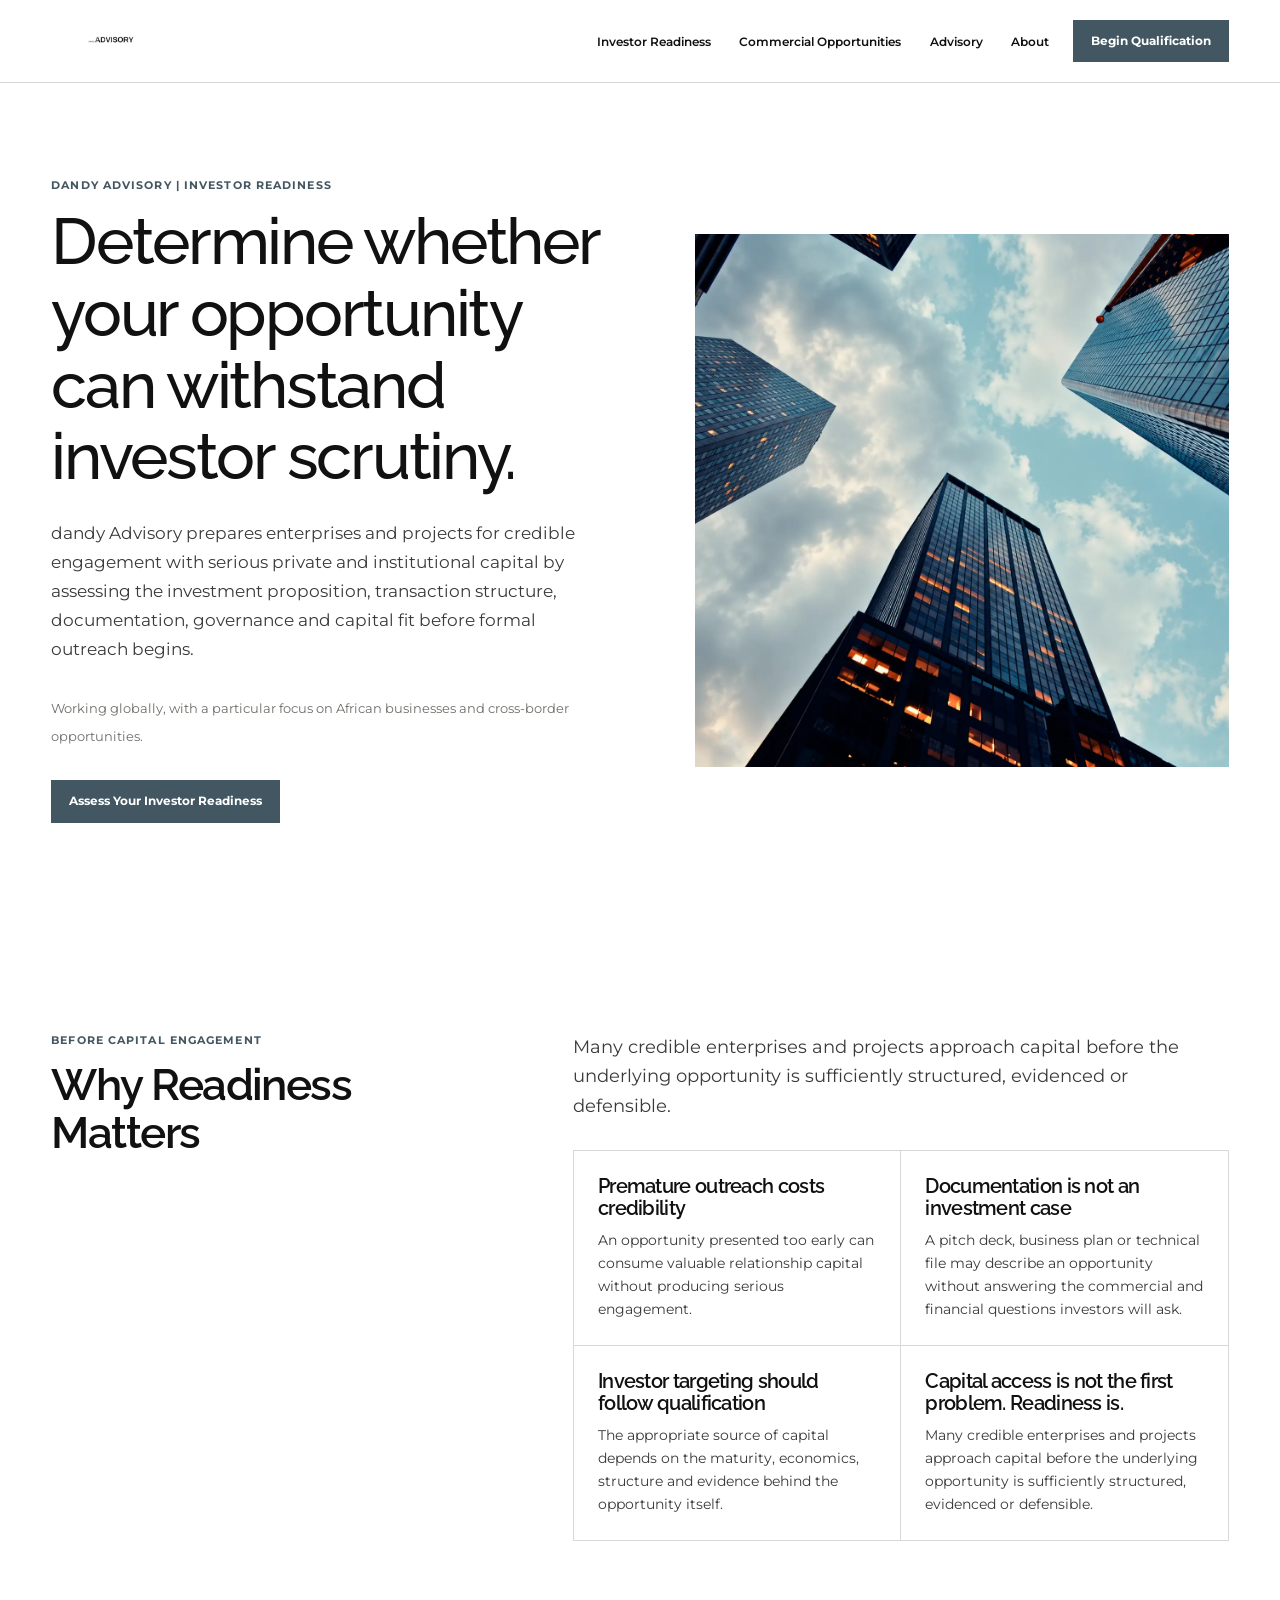
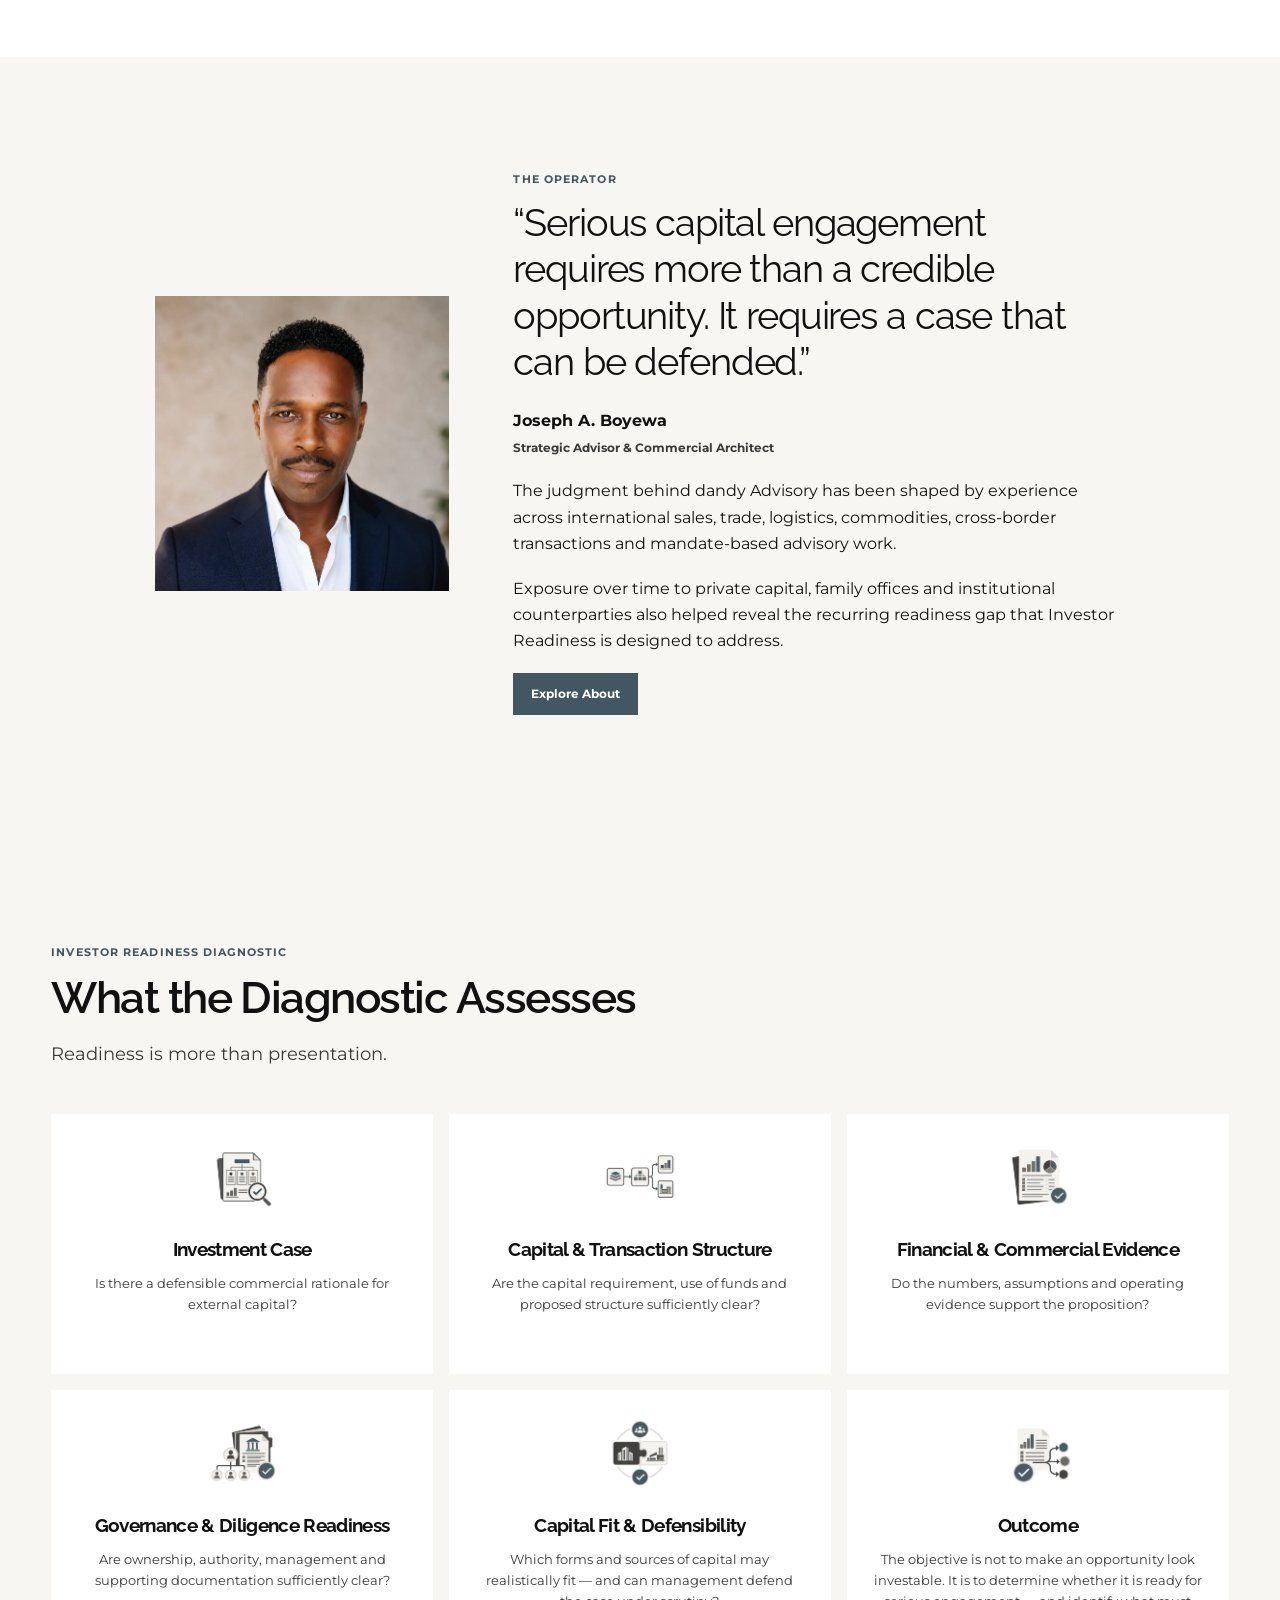
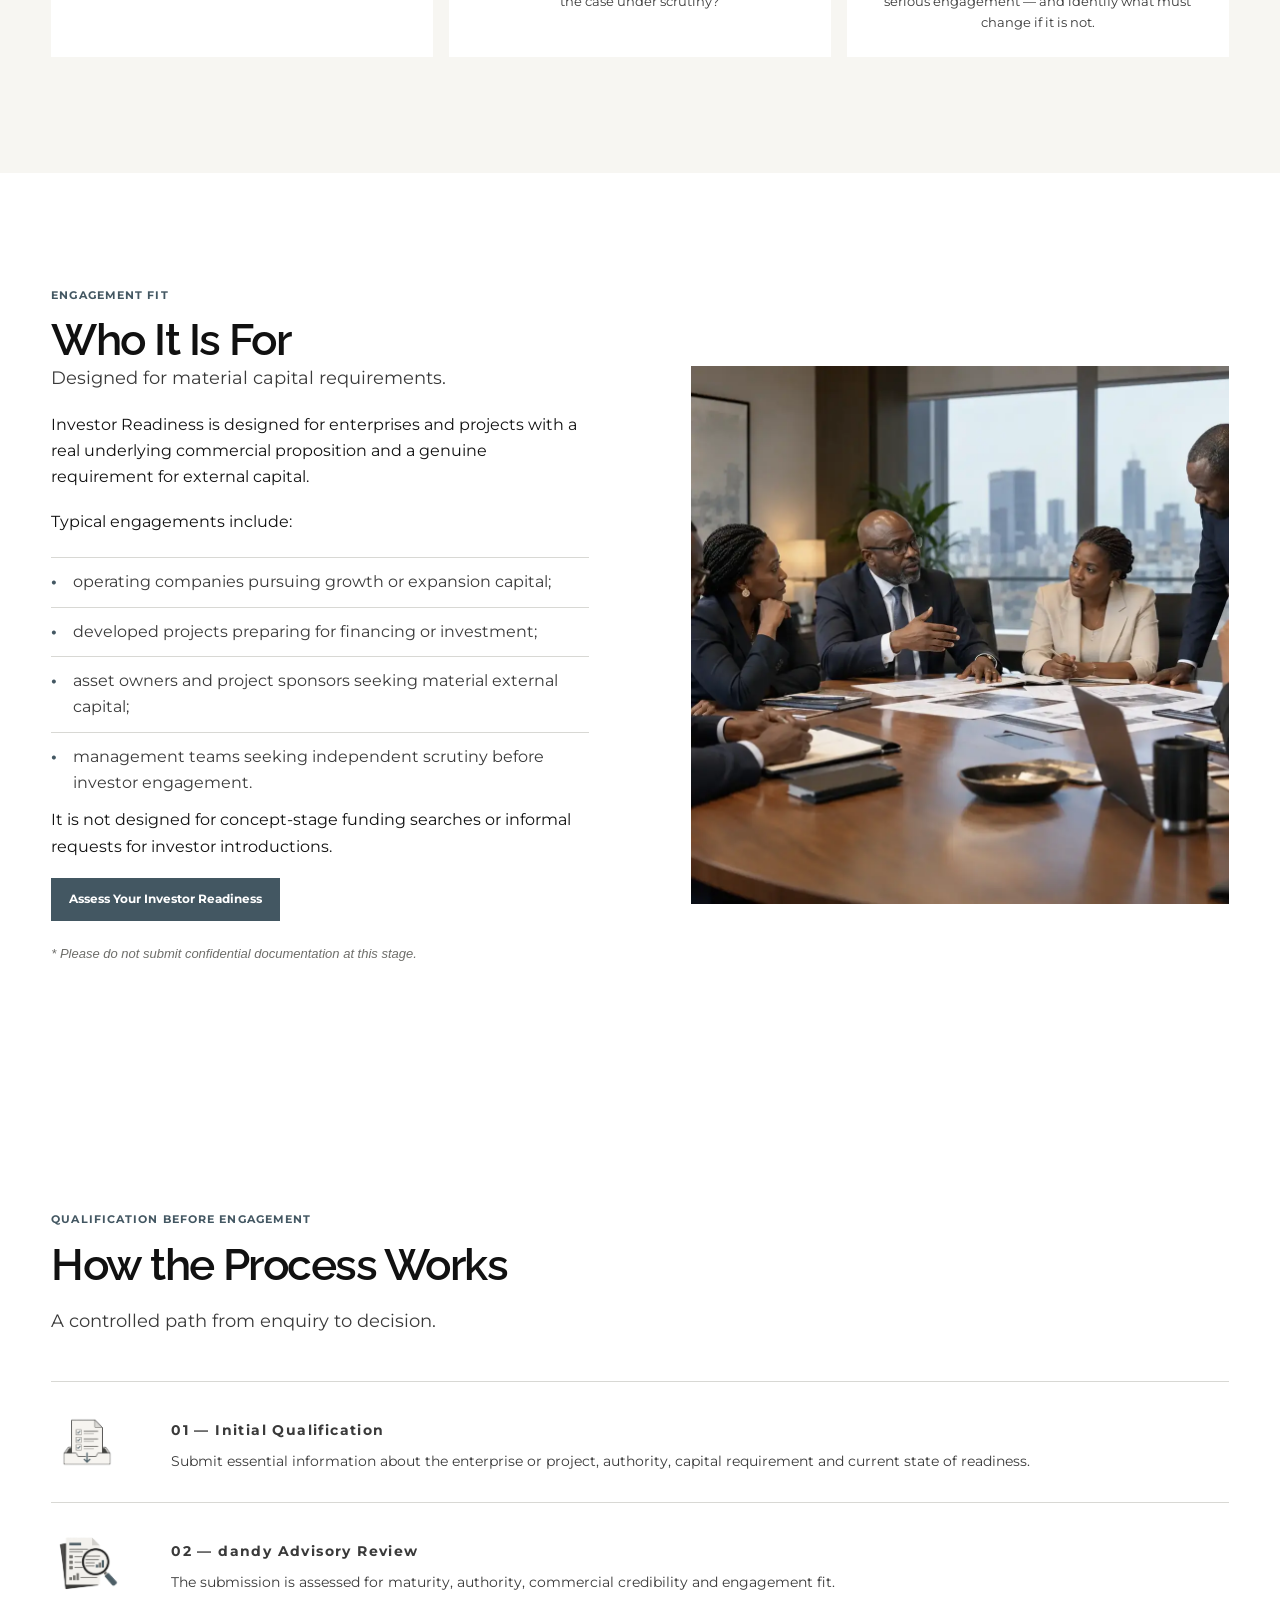
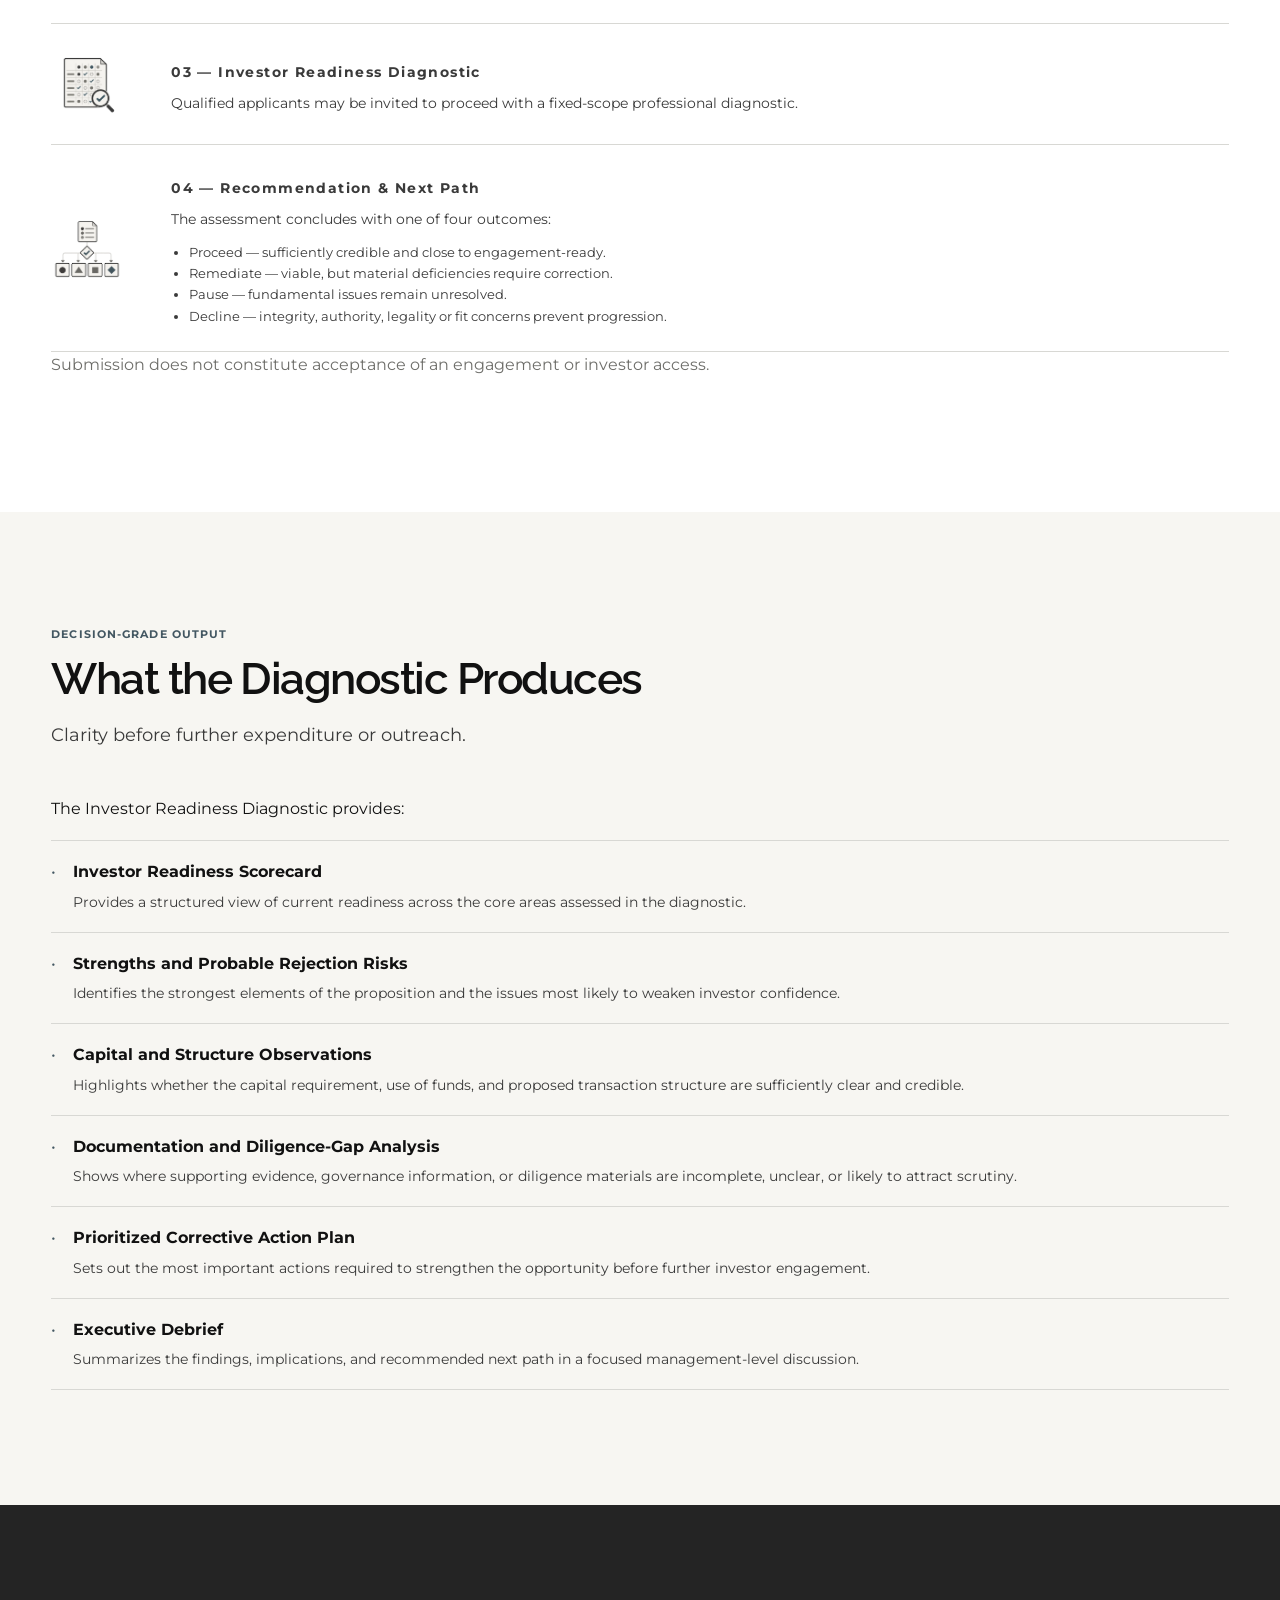
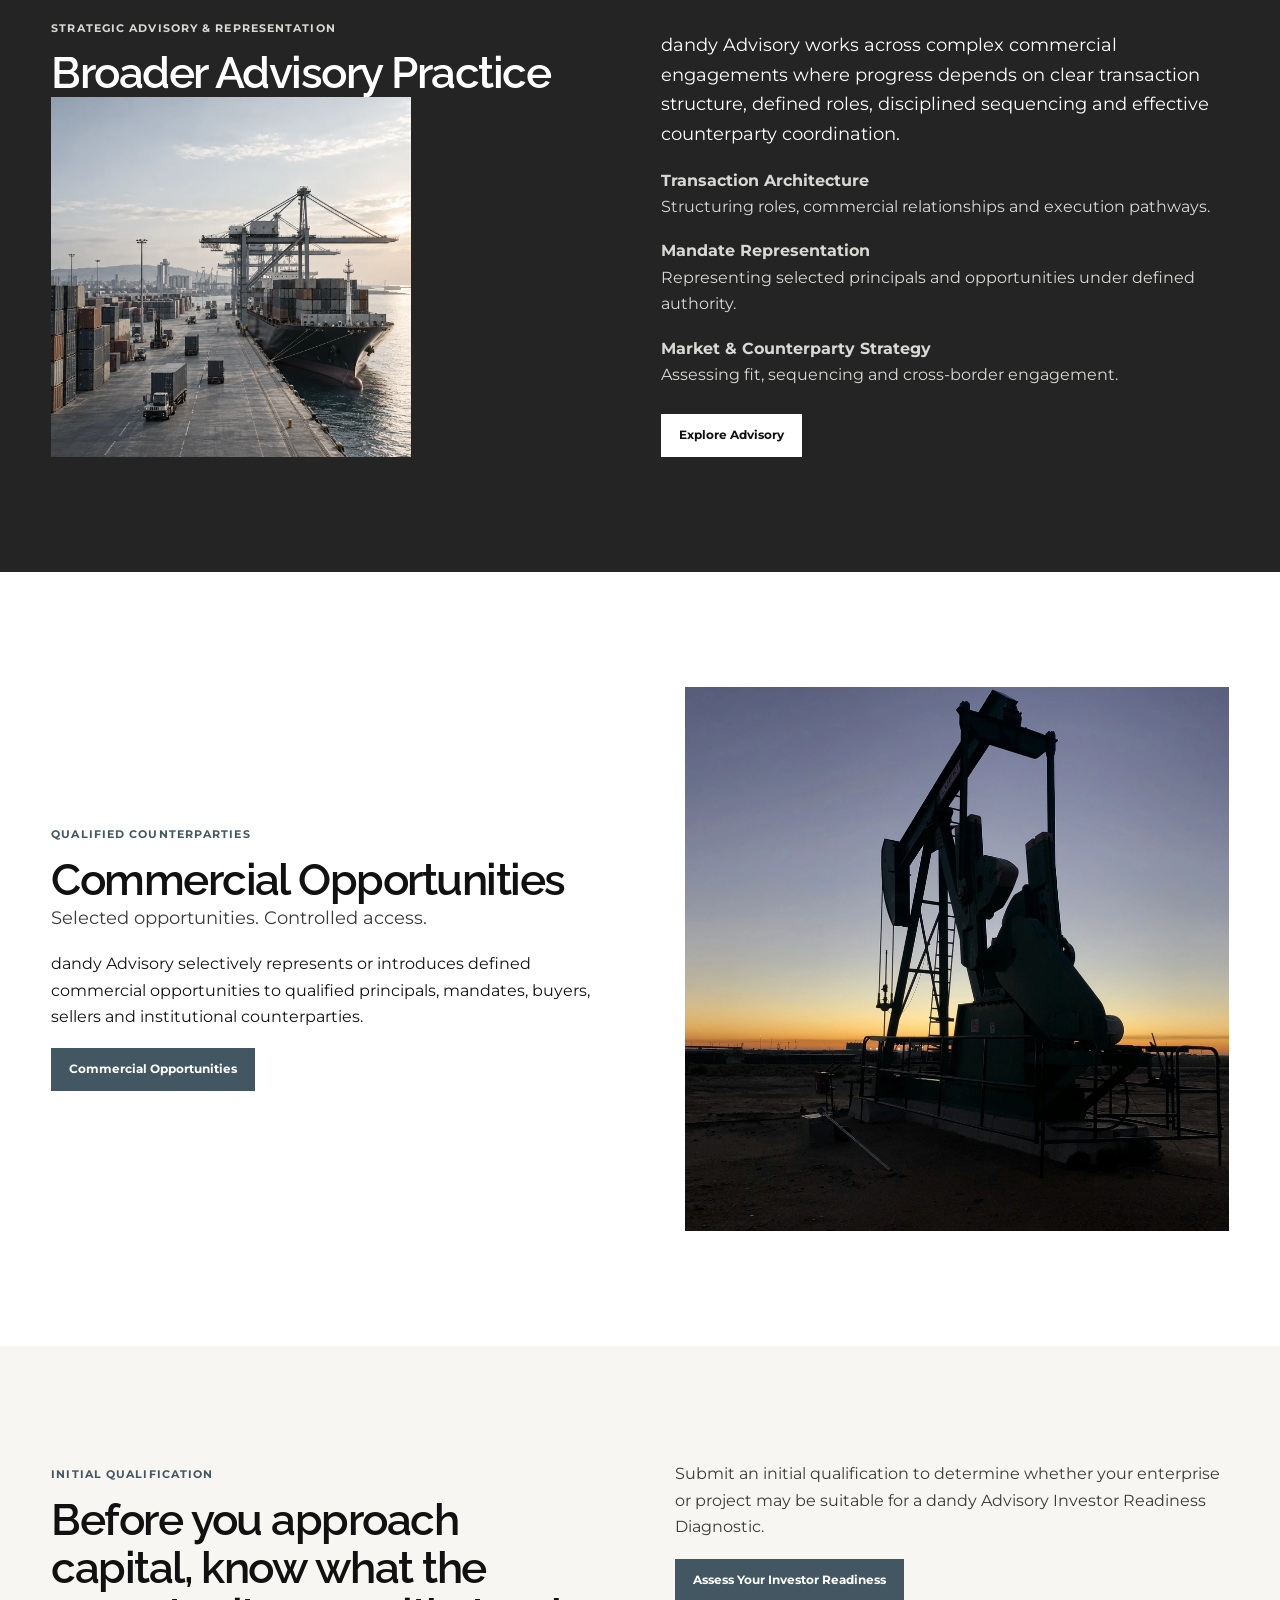
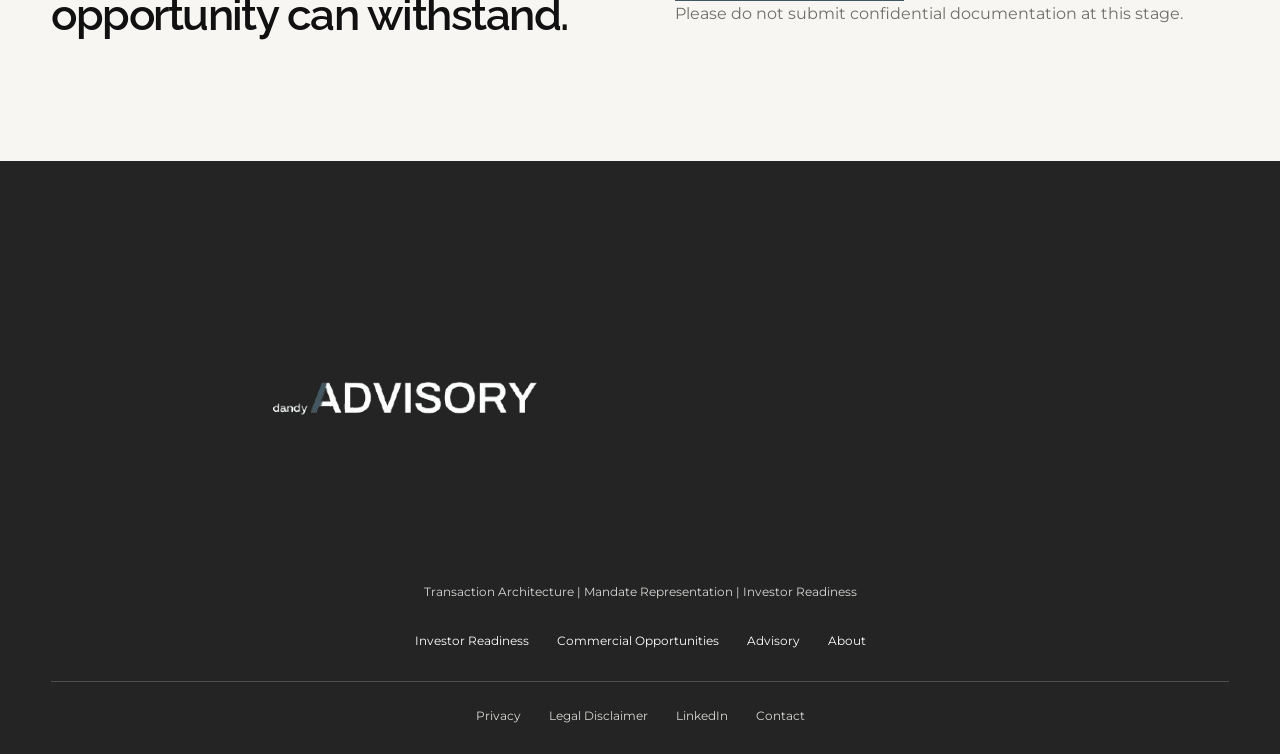
==== commit 3966e385: "Apply final static implementation revision" ====
--- a/index.html
+++ b/index.html
@@ -1 +1,285 @@
-<!doctype html><html lang="en"><head><meta charset="utf-8"><meta name="viewport" content="width=device-width,initial-scale=1"><title>dandy Advisory | Investor Readiness</title><link rel="icon" href="assets/favicon.svg" type="image/svg+xml"><link rel="stylesheet" href="assets/css/site.css"></head><body><a class="skip" href="#main">Skip to content</a><header class="site-header"><div class="container header-inner"><a class="brand" href="./" aria-label="dandy Advisory"><img src="assets/images/logo/dandy_advisory_logo_v1_light_background-removebg-preview.png" alt="dandy Advisory"></a><button class="nav-toggle" aria-expanded="false">Menu</button><nav class="site-nav"><a href="./">Investor Readiness</a><a href="commercial-opportunities/">Commercial Opportunities</a><a href="advisory/">Advisory</a><a href="about/">About</a></nav><a class="header-cta" href="investor-readiness/">Begin Qualification</a></div></header><main id="main"><section class="hero"><div class="container hero-grid"><div><p class="eyebrow">dandy Advisory | Investor Readiness</p><h1>Determine whether your opportunity can withstand investor scrutiny.</h1><p class="hero-copy">dandy Advisory prepares enterprises and projects for credible engagement with serious private and institutional capital by assessing the investment proposition, transaction structure, documentation, governance and capital fit before formal outreach begins.<br><br><span class="hero-note">Working globally, with a particular focus on African businesses and cross-border opportunities.</span></p><a class="button" href="investor-readiness/">Assess Your Investor Readiness</a></div><img class="hero-image" src="assets/images/home/Hero%20Image/Investor%20Readiness.webp" alt=""></div></section><section class="section"><div class="container editorial-grid"><div><p class="eyebrow">Before Capital Engagement</p><h2>Why Readiness Matters</h2></div><div><p class="lead">Many credible enterprises and projects approach capital before the underlying opportunity is sufficiently structured, evidenced or defensible.</p><div class="standards"><div><h3>Premature outreach costs credibility</h3><p>An opportunity presented too early can consume valuable relationship capital without producing serious engagement.</p></div><div><h3>Documentation is not an investment case</h3><p>A pitch deck, business plan or technical file may describe an opportunity without answering the commercial and financial questions investors will ask.</p></div><div><h3>Investor targeting should follow qualification</h3><p>The appropriate source of capital depends on the maturity, economics, structure and evidence behind the opportunity itself.</p></div></div></div></div></section><section class="section paper"><div class="container operator"><img src="assets/images/home/Quote%20Section%20Image/Joseph%20A%20Boyewa.webp" alt="Joseph A. Boyewa"><div><p class="eyebrow">The Operator</p><blockquote>“Serious capital engagement requires more than a credible opportunity. It requires a case that can be defended.”</blockquote><p><strong>Joseph A. Boyewa</strong><br><span class="operator-role">Strategic Advisor &amp; Commercial Architect</span></p><p>The judgment behind dandy Advisory has been shaped by experience across international sales, trade, logistics, commodities, cross-border transactions and mandate-based advisory work.</p><p>Exposure over time to private capital, family offices and institutional counterparties also helped reveal the recurring readiness gap that Investor Readiness is designed to address.</p><a class="button" href="about/">Explore About</a></div></div></section><section class="section paper"><div class="container"><div class="section-heading"><p class="eyebrow">Investor Readiness Diagnostic</p><h2>What the Diagnostic Assesses</h2><p class="lead">Readiness is more than presentation.</p></div><div class="icon-grid"><article class="icon-card"><img src="assets/images/home/What%20a%20Diagnostic%20Assess%20Icons/webp/Investment%20Case.webp" alt=""><h3>Investment Case</h3><p>Is there a defensible commercial rationale for external capital?</p></article><article class="icon-card"><img src="assets/images/home/What%20a%20Diagnostic%20Assess%20Icons/webp/Capital%20%26%20Transaction%20Structure.webp" alt=""><h3>Capital &amp; Transaction Structure</h3><p>Are the capital requirement, use of funds and proposed structure sufficiently clear?</p></article><article class="icon-card"><img src="assets/images/home/What%20a%20Diagnostic%20Assess%20Icons/webp/Financial%20%26%20Commercial%20Evidence.webp" alt=""><h3>Financial &amp; Commercial Evidence</h3><p>Do the numbers, assumptions and operating evidence support the proposition?</p></article><article class="icon-card"><img src="assets/images/home/What%20a%20Diagnostic%20Assess%20Icons/webp/Governance%20%26%20Diligence%20Readiness.webp" alt=""><h3>Governance &amp; Diligence Readiness</h3><p>Are ownership, authority, management and supporting documentation sufficiently clear?</p></article><article class="icon-card"><img src="assets/images/home/What%20a%20Diagnostic%20Assess%20Icons/webp/Capital%20Fit%20%26%20Defensibility.webp" alt=""><h3>Capital Fit &amp; Defensibility</h3><p>Which forms and sources of capital may realistically fit — and can management defend the case under scrutiny?</p></article><article class="icon-card"><img src="assets/images/home/What%20a%20Diagnostic%20Assess%20Icons/webp/Outcome.webp" alt=""><h3>Outcome</h3><p>The objective is not to make an opportunity look investable. It is to determine whether it is ready for serious engagement — and identify what must change if it is not.</p></article></div></div></section><section class="section"><div class="container feature-split"><div><p class="eyebrow">Engagement Fit</p><h2>Who It Is For</h2><p class="lead">Designed for material capital requirements.</p><p>Investor Readiness is designed for enterprises and projects with a real underlying commercial proposition and a genuine requirement for external capital.</p><p>Typical engagements include:</p><ul class="check-list"><li>operating companies pursuing growth or expansion capital;</li><li>developed projects preparing for financing or investment;</li><li>asset owners and project sponsors seeking material external capital;</li><li>management teams seeking independent scrutiny before investor engagement.</li></ul><p>It is not designed for concept-stage funding searches or informal requests for investor introductions.</p></div><img src="assets/images/home/Who%20is%20it%20for%20Image/Who%20is%20this%20for.webp" alt=""></div></section><section class="section"><div class="container"><div class="section-heading"><p class="eyebrow">Qualification Before Engagement</p><h2>How the Process Works</h2><p class="lead">A controlled path from enquiry to decision.</p></div><div class="process"><article class="process-item"><img src="assets/images/home/How%20the%20Process%20Works%20Icons/webp/Initial%20Qualification.webp" alt=""><div><p class="process-num">01 — Initial Qualification</p><p>Submit essential information about the enterprise or project, authority, capital requirement and current state of readiness.</p></div></article><article class="process-item"><img src="assets/images/home/How%20the%20Process%20Works%20Icons/webp/dandy%20Advisory%20Review.webp" alt=""><div><p class="process-num">02 — dandy Advisory Review</p><p>The submission is assessed for maturity, authority, commercial credibility and engagement fit.</p></div></article><article class="process-item"><img src="assets/images/home/How%20the%20Process%20Works%20Icons/webp/Investor%20Readiness%20Diagnostic.webp" alt=""><div><p class="process-num">03 — Investor Readiness Diagnostic</p><p>Qualified applicants may be invited to proceed with a fixed-scope professional diagnostic.</p></div></article><article class="process-item"><img src="assets/images/home/How%20the%20Process%20Works%20Icons/webp/Recommendation%20%26%20Next%20Path.webp" alt=""><div><p class="process-num">04 — Recommendation &amp; Next Path</p><p>The assessment concludes with one of four outcomes:</p><ul><li>Proceed — sufficiently credible and close to engagement-ready.</li><li>Remediate — viable, but material deficiencies require correction.</li><li>Pause — fundamental issues remain unresolved.</li><li>Decline — integrity, authority, legality or fit concerns prevent progression.</li></ul></div></article></div><p class="muted">Submission does not constitute acceptance of an engagement or investor access.</p></div></section><section class="section paper"><div class="container"><div class="section-heading"><p class="eyebrow">Decision-Grade Output</p><h2>What the Diagnostic Produces</h2><p class="lead">Clarity before further expenditure or outreach.</p></div><p>The Investor Readiness Diagnostic provides:</p><div class="output-grid"><ul class="plain-list"><li>Investor Readiness Scorecard;</li><li>strengths and probable rejection risks;</li><li>capital and structure observations;</li></ul><ul class="plain-list"><li>documentation and diligence-gap analysis;</li><li>prioritized corrective action plan;</li><li>executive debrief.</li></ul></div></div></section><section class="section graphite"><div class="container transition"><div><p class="eyebrow">dandy Advisory</p><h2>Broader Advisory Practice</h2><img src="assets/images/home/Broader%20Advisory%20Practice%20Image/Broder%20Advisory%20Practive.webp" alt=""></div><div><p><strong>Beyond Investor Readiness</strong><br>dandy Advisory also undertakes selected assignments involving:</p><p><strong>Transaction Architecture</strong><br>Structuring roles, commercial relationships and execution pathways.</p><p><strong>Mandate Representation</strong><br>Representing selected principals and opportunities under defined authority.</p><p><strong>Market &amp; Counterparty Strategy</strong><br>Assessing fit, sequencing and cross-border engagement.</p><a class="button" href="advisory/">Explore Advisory</a></div></div></section><section class="section"><div class="container image-copy"><div><p class="eyebrow">Qualified Counterparties</p><h2>Commercial Opportunities</h2><p class="lead">Selected opportunities. Controlled access.</p><p>dandy Advisory selectively represents or introduces defined commercial opportunities to qualified principals, mandates, buyers, sellers and institutional counterparties.</p><a class="button" href="commercial-opportunities/">Commercial Opportunities</a></div><img src="assets/images/home/Commercial%20Opportunities%20Image/Commercial%20Opportunities.webp" alt=""></div></section><section class="section paper"><div class="container final-cta"><div><p class="eyebrow">Initial Qualification</p><h2>Before you approach capital, know what the opportunity can withstand.</h2></div><div><p class="lead">Submit an initial qualification to determine whether your enterprise or project may be suitable for a dandy Advisory Investor Readiness Diagnostic.</p><a class="button" href="investor-readiness/">Assess Your Investor Readiness</a><p class="muted">Please do not submit confidential documentation at this stage.</p></div></div></section></main><footer class="site-footer"><div class="container"><a class="footer-logo" href="./"><img src="assets/images/logo/dandy_advisory_logo_v1_dark_background-removebg-preview.png" alt="dandy Advisory"></a><p class="footer-signature">Transaction Architecture | Mandate Representation | Investor Readiness</p><nav class="footer-links"><a href="./">Investor Readiness</a><a href="commercial-opportunities/">Commercial Opportunities</a><a href="advisory/">Advisory</a><a href="about/">About</a></nav><nav class="footer-secondary"><span>Privacy</span><span>Legal / Disclaimer</span><span>LinkedIn</span><span>Contact</span></nav></div></footer><script src="assets/js/site.js"></script></body></html>+<!doctype html>
+<html lang="en">
+<head>
+<meta charset="utf-8">
+<meta name="viewport" content="width=device-width,initial-scale=1">
+<title>dandy Advisory | Investor Readiness</title>
+<link rel="icon" href="assets/favicon.svg" type="image/svg+xml">
+<link rel="stylesheet" href="assets/css/site.css">
+</head>
+<body>
+<a class="skip" href="#main">Skip to content</a>
+<header class="site-header">
+<div class="container header-inner">
+<a class="brand" href="./" aria-label="dandy Advisory">
+<img src="assets/images/logo/dandy_advisory_logo_v1_light_background-removebg-preview.png" alt="dandy Advisory">
+</a>
+<button class="nav-toggle" aria-expanded="false">Menu</button>
+<nav class="site-nav">
+<a href="./">Investor Readiness</a>
+<a href="commercial-opportunities/">Commercial Opportunities</a>
+<a href="advisory/">Advisory</a>
+<a href="about/">About</a>
+</nav>
+<a class="header-cta" href="investor-readiness/">Begin Qualification</a>
+</div>
+</header>
+<main id="main">
+<section class="hero">
+<div class="container hero-grid">
+<div>
+<p class="eyebrow">dandy Advisory | Investor Readiness</p>
+<h1>Determine whether your opportunity can withstand investor scrutiny.</h1>
+<p class="hero-copy">dandy Advisory prepares enterprises and projects for credible engagement with serious private and institutional capital by assessing the investment proposition, transaction structure, documentation, governance and capital fit before formal outreach begins.<br>
+<br>
+<span class="hero-note">Working globally, with a particular focus on African businesses and cross-border opportunities.</span>
+</p>
+<a class="button" href="investor-readiness/">Assess Your Investor Readiness</a>
+</div>
+<img class="hero-image" src="assets/images/home/Hero%20Image/Investor%20Readiness.webp" alt="">
+</div>
+</section>
+<section class="section">
+<div class="container editorial-grid">
+<div>
+<p class="eyebrow">Before Capital Engagement</p>
+<h2>Why Readiness Matters</h2>
+</div>
+<div>
+<p class="lead">Many credible enterprises and projects approach capital before the underlying opportunity is sufficiently structured, evidenced or defensible.</p>
+<div class="principle-matrix">
+<div>
+<h3>Premature outreach costs credibility</h3>
+<p>An opportunity presented too early can consume valuable relationship capital without producing serious engagement.</p>
+</div>
+<div>
+<h3>Documentation is not an investment case</h3>
+<p>A pitch deck, business plan or technical file may describe an opportunity without answering the commercial and financial questions investors will ask.</p>
+</div>
+<div>
+<h3>Investor targeting should follow qualification</h3>
+<p>The appropriate source of capital depends on the maturity, economics, structure and evidence behind the opportunity itself.</p>
+</div>
+<div>
+<h3>Capital access is not the first problem. Readiness is.</h3>
+<p>Many credible enterprises and projects approach capital before the underlying opportunity is sufficiently structured, evidenced or defensible.</p>
+</div>
+</div>
+</div>
+</div>
+</section>
+<section class="section paper">
+<div class="container operator">
+<img src="assets/images/home/Quote%20Section%20Image/Joseph%20A%20Boyewa.webp" alt="Joseph A. Boyewa">
+<div>
+<p class="eyebrow">The Operator</p>
+<blockquote>“Serious capital engagement requires more than a credible opportunity. It requires a case that can be defended.”</blockquote>
+<p>
+<strong>Joseph A. Boyewa</strong>
+<br>
+<span class="operator-role">Strategic Advisor &amp; Commercial Architect</span>
+</p>
+<p>The judgment behind dandy Advisory has been shaped by experience across international sales, trade, logistics, commodities, cross-border transactions and mandate-based advisory work.</p>
+<p>Exposure over time to private capital, family offices and institutional counterparties also helped reveal the recurring readiness gap that Investor Readiness is designed to address.</p>
+<a class="button" href="about/">Explore About</a>
+</div>
+</div>
+</section>
+<section class="section paper">
+<div class="container">
+<div class="section-heading">
+<p class="eyebrow">Investor Readiness Diagnostic</p>
+<h2>What the Diagnostic Assesses</h2>
+<p class="lead">Readiness is more than presentation.</p>
+</div>
+<div class="icon-grid center-icon-heading">
+<article class="icon-card">
+<img src="assets/images/home/What%20a%20Diagnostic%20Assess%20Icons/webp/Investment%20Case.webp" alt="">
+<h3>Investment Case</h3>
+<p>Is there a defensible commercial rationale for external capital?</p>
+</article>
+<article class="icon-card">
+<img src="assets/images/home/What%20a%20Diagnostic%20Assess%20Icons/webp/Capital%20%26%20Transaction%20Structure.webp" alt="">
+<h3>Capital &amp; Transaction Structure</h3>
+<p>Are the capital requirement, use of funds and proposed structure sufficiently clear?</p>
+</article>
+<article class="icon-card">
+<img src="assets/images/home/What%20a%20Diagnostic%20Assess%20Icons/webp/Financial%20%26%20Commercial%20Evidence.webp" alt="">
+<h3>Financial &amp; Commercial Evidence</h3>
+<p>Do the numbers, assumptions and operating evidence support the proposition?</p>
+</article>
+<article class="icon-card">
+<img src="assets/images/home/What%20a%20Diagnostic%20Assess%20Icons/webp/Governance%20%26%20Diligence%20Readiness.webp" alt="">
+<h3>Governance &amp; Diligence Readiness</h3>
+<p>Are ownership, authority, management and supporting documentation sufficiently clear?</p>
+</article>
+<article class="icon-card">
+<img src="assets/images/home/What%20a%20Diagnostic%20Assess%20Icons/webp/Capital%20Fit%20%26%20Defensibility.webp" alt="">
+<h3>Capital Fit &amp; Defensibility</h3>
+<p>Which forms and sources of capital may realistically fit — and can management defend the case under scrutiny?</p>
+</article>
+<article class="icon-card">
+<img src="assets/images/home/What%20a%20Diagnostic%20Assess%20Icons/webp/Outcome.webp" alt="">
+<h3>Outcome</h3>
+<p>The objective is not to make an opportunity look investable. It is to determine whether it is ready for serious engagement — and identify what must change if it is not.</p>
+</article>
+</div>
+</div>
+</section>
+<section class="section">
+<div class="container feature-split">
+<div>
+<p class="eyebrow">Engagement Fit</p>
+<h2>Who It Is For</h2>
+<p class="lead">Designed for material capital requirements.</p>
+<p>Investor Readiness is designed for enterprises and projects with a real underlying commercial proposition and a genuine requirement for external capital.</p>
+<p>Typical engagements include:</p>
+<ul class="check-list">
+<li>operating companies pursuing growth or expansion capital;</li>
+<li>developed projects preparing for financing or investment;</li>
+<li>asset owners and project sponsors seeking material external capital;</li>
+<li>management teams seeking independent scrutiny before investor engagement.</li>
+</ul>
+<p>It is not designed for concept-stage funding searches or informal requests for investor introductions.</p>
+<a class="button" href="investor-readiness/">Assess Your Investor Readiness</a>
+<p class="supporting-copy">Please do not submit confidential documentation at this stage.</p>
+</div>
+<img src="assets/images/home/Who%20is%20it%20for%20Image/Who%20is%20this%20for.webp" alt="">
+</div>
+</section>
+<section class="section">
+<div class="container">
+<div class="section-heading">
+<p class="eyebrow">Qualification Before Engagement</p>
+<h2>How the Process Works</h2>
+<p class="lead">A controlled path from enquiry to decision.</p>
+</div>
+<div class="process">
+<article class="process-item">
+<img src="assets/images/home/How%20the%20Process%20Works%20Icons/webp/Initial%20Qualification.webp" alt="">
+<div>
+<p class="process-num">01 — Initial Qualification</p>
+<p>Submit essential information about the enterprise or project, authority, capital requirement and current state of readiness.</p>
+</div>
+</article>
+<article class="process-item">
+<img src="assets/images/home/How%20the%20Process%20Works%20Icons/webp/dandy%20Advisory%20Review.webp" alt="">
+<div>
+<p class="process-num">02 — dandy Advisory Review</p>
+<p>The submission is assessed for maturity, authority, commercial credibility and engagement fit.</p>
+</div>
+</article>
+<article class="process-item">
+<img src="assets/images/home/How%20the%20Process%20Works%20Icons/webp/Investor%20Readiness%20Diagnostic.webp" alt="">
+<div>
+<p class="process-num">03 — Investor Readiness Diagnostic</p>
+<p>Qualified applicants may be invited to proceed with a fixed-scope professional diagnostic.</p>
+</div>
+</article>
+<article class="process-item">
+<img src="assets/images/home/How%20the%20Process%20Works%20Icons/webp/Recommendation%20%26%20Next%20Path.webp" alt="">
+<div>
+<p class="process-num">04 — Recommendation &amp; Next Path</p>
+<p>The assessment concludes with one of four outcomes:</p>
+<ul>
+<li>Proceed — sufficiently credible and close to engagement-ready.</li>
+<li>Remediate — viable, but material deficiencies require correction.</li>
+<li>Pause — fundamental issues remain unresolved.</li>
+<li>Decline — integrity, authority, legality or fit concerns prevent progression.</li>
+</ul>
+</div>
+</article>
+</div>
+<p class="muted">Submission does not constitute acceptance of an engagement or investor access.</p>
+</div>
+</section>
+<section class="section paper">
+<div class="container">
+<div class="section-heading">
+<p class="eyebrow">Decision-Grade Output</p>
+<h2>What the Diagnostic Produces</h2>
+<p class="lead">Clarity before further expenditure or outreach.</p>
+</div>
+<p>The Investor Readiness Diagnostic provides:</p>
+<div class="output-list">
+<div><strong>Investor Readiness Scorecard</strong><p>Provides a structured view of current readiness across the core areas assessed in the diagnostic.</p></div>
+<div><strong>Strengths and Probable Rejection Risks</strong><p>Identifies the strongest elements of the proposition and the issues most likely to weaken investor confidence.</p></div>
+<div><strong>Capital and Structure Observations</strong><p>Highlights whether the capital requirement, use of funds, and proposed transaction structure are sufficiently clear and credible.</p></div>
+<div><strong>Documentation and Diligence-Gap Analysis</strong><p>Shows where supporting evidence, governance information, or diligence materials are incomplete, unclear, or likely to attract scrutiny.</p></div>
+<div><strong>Prioritized Corrective Action Plan</strong><p>Sets out the most important actions required to strengthen the opportunity before further investor engagement.</p></div>
+<div><strong>Executive Debrief</strong><p>Summarizes the findings, implications, and recommended next path in a focused management-level discussion.</p></div>
+</div>
+</div>
+</section>
+<section class="section graphite">
+<div class="container transition">
+<div>
+<p class="eyebrow">Strategic Advisory &amp; Representation</p>
+<h2>Broader Advisory Practice</h2>
+<img src="assets/images/home/Broader%20Advisory%20Practice%20Image/Broder%20Advisory%20Practive.webp" alt="">
+</div>
+<div class="transition-copy">
+<p class="lead">dandy Advisory works across complex commercial engagements where progress depends on clear transaction structure, defined roles, disciplined sequencing and effective counterparty coordination.</p>
+<p>
+<strong>Transaction Architecture</strong>
+<br>Structuring roles, commercial relationships and execution pathways.</p>
+<p>
+<strong>Mandate Representation</strong>
+<br>Representing selected principals and opportunities under defined authority.</p>
+<p>
+<strong>Market &amp; Counterparty Strategy</strong>
+<br>Assessing fit, sequencing and cross-border engagement.</p>
+<a class="button" href="advisory/">Explore Advisory</a>
+</div>
+</div>
+</section>
+<section class="section">
+<div class="container image-copy">
+<div>
+<p class="eyebrow">Qualified Counterparties</p>
+<h2>Commercial Opportunities</h2>
+<p class="lead">Selected opportunities. Controlled access.</p>
+<p>dandy Advisory selectively represents or introduces defined commercial opportunities to qualified principals, mandates, buyers, sellers and institutional counterparties.</p>
+<a class="button" href="commercial-opportunities/">Commercial Opportunities</a>
+</div>
+<img src="assets/images/home/Commercial%20Opportunities%20Image/oil_pumpjack_1080x1080.webp" alt="">
+</div>
+</section>
+<section class="section paper">
+<div class="container final-cta">
+<div>
+<p class="eyebrow">Initial Qualification</p>
+<h2>Before you approach capital, know what the opportunity can withstand.</h2>
+</div>
+<div>
+<p class="lead">Submit an initial qualification to determine whether your enterprise or project may be suitable for a dandy Advisory Investor Readiness Diagnostic.</p>
+<a class="button" href="investor-readiness/">Assess Your Investor Readiness</a>
+<p class="muted">Please do not submit confidential documentation at this stage.</p>
+</div>
+</div>
+</section>
+</main>
+<footer class="site-footer">
+<div class="container">
+<a class="footer-logo" href="./">
+<img src="assets/images/logo/dandy_advisory_logo_v1_dark_background-removebg-preview.png" alt="dandy Advisory">
+</a>
+<p class="footer-signature">Transaction Architecture | Mandate Representation | Investor Readiness</p>
+<nav class="footer-links">
+<a href="./">Investor Readiness</a>
+<a href="commercial-opportunities/">Commercial Opportunities</a>
+<a href="advisory/">Advisory</a>
+<a href="about/">About</a>
+</nav>
+<nav class="footer-secondary">
+<a href="privacy/">Privacy</a>
+<a href="legal-disclaimer/">Legal Disclaimer</a>
+<a href="https://www.linkedin.com/" target="_blank" rel="noopener">LinkedIn</a>
+<a href="advisory-enquiry/">Contact</a>
+</nav>
+</div>
+</footer>
+<script src="assets/js/site.js">
+</script>
+</body>
+</html>
--- a/assets/css/site.css
+++ b/assets/css/site.css
@@ -1,4 +1,147 @@
 @import url('https://fonts.googleapis.com/css2?family=Montserrat:wght@400;500;600;700&family=Raleway:wght@500;600;700&display=swap');
-:root{--ink:#111;--carbon:#3a3a3a;--muted:#6e6e6a;--slate:#435762;--border:#d8d8d4;--paper:#f7f6f2;--graphite:#242424;--max:1180px;--gutter:clamp(20px,4vw,56px);--space:clamp(68px,9vw,128px)}*{box-sizing:border-box}html{scroll-behavior:smooth}body{margin:0;color:var(--ink);font:16px/1.65 Montserrat,Arial,sans-serif;background:#fff}img{display:block;max-width:100%;height:auto}a{color:inherit;text-decoration:none}.container{width:min(calc(100% - var(--gutter)*2),var(--max));margin:auto}.skip{position:absolute;z-index:20;left:-999px}.skip:focus{top:12px;left:12px;padding:10px;background:#fff;border:1px solid var(--ink)}.site-header{position:sticky;top:0;z-index:10;background:rgba(255,255,255,.97);border-bottom:1px solid var(--border)}.header-inner{min-height:82px;display:flex;align-items:center;gap:24px}.brand{width:120px;flex:none}.brand img{width:100%}.site-nav{margin-left:auto;display:flex;align-items:center;gap:clamp(16px,2.2vw,32px);font-size:12px;font-weight:600}.site-nav a{padding:29px 0 25px;border-bottom:2px solid transparent}.site-nav a:hover,.site-nav a[aria-current=page]{color:var(--slate);border-color:var(--slate)}.header-cta,.button{display:inline-flex;justify-content:center;align-items:center;border:1px solid var(--slate);background:var(--slate);color:#fff;padding:13px 17px;font-size:12px;line-height:1.2;font-weight:700;transition:.2s}.header-cta:hover,.button:hover{background:var(--ink);border-color:var(--ink)}.nav-toggle{display:none;background:none;border:0;font:600 13px Montserrat;padding:10px 0}.eyebrow{margin:0 0 14px;color:var(--slate);font-size:11px;font-weight:700;line-height:1.3;letter-spacing:.1em;text-transform:uppercase}h1,h2,h3{font-family:Raleway,Arial,sans-serif;font-weight:600;line-height:1.1;letter-spacing:-.035em}h1{margin:0;font-size:clamp(40px,5.1vw,68px)}h2{margin:0;font-size:clamp(31px,3.4vw,48px)}h3{margin:0;font-size:clamp(19px,1.8vw,25px)}p{margin:0 0 18px}.lead{font-size:18px;line-height:1.65;color:var(--carbon)}.muted{color:var(--muted)}.section{padding:var(--space) 0}.paper{background:var(--paper)}.graphite{background:var(--graphite);color:#fff}.graphite .eyebrow{color:#d8d8d4}.hero{padding:clamp(54px,7.4vw,110px) 0}.hero-grid{display:grid;grid-template-columns:minmax(0,1fr) minmax(340px,.94fr);align-items:center;gap:clamp(38px,6vw,86px)}.hero-copy{margin-top:26px;font-size:17px;line-height:1.7;color:var(--carbon);max-width:700px}.hero-note{font-size:13px;color:var(--muted);max-width:650px}.hero .button{margin-top:12px}.hero-image{aspect-ratio:1/.9;object-fit:cover;width:100%}.section-heading{max-width:760px;margin-bottom:45px}.section-heading .lead{margin-top:18px}.editorial-grid{display:grid;grid-template-columns:.78fr 1.22fr;gap:clamp(34px,8vw,118px);align-items:start}.operator{display:grid;grid-template-columns:minmax(220px,.65fr) 1.35fr;gap:clamp(28px,5vw,70px);align-items:center;max-width:970px;margin:auto}.operator img{width:100%;aspect-ratio:1;object-fit:cover}.operator blockquote{margin:0 0 22px;font-family:Raleway,Arial,sans-serif;font-size:clamp(24px,3vw,38px);line-height:1.22;letter-spacing:-.03em}.operator-role{font-size:12px;font-weight:700;color:var(--carbon)}.icon-grid{display:grid;grid-template-columns:repeat(3,1fr);gap:16px}.icon-card{background:#fff;padding:25px;min-height:260px}.icon-card img{width:76px;height:76px;object-fit:contain;margin-bottom:24px}.icon-card h3{font-size:19px}.icon-card p{margin-top:13px;margin-bottom:0;font-size:13px;color:var(--carbon);line-height:1.6}.feature-split{display:grid;grid-template-columns:1fr 1fr;gap:clamp(38px,8vw,118px);align-items:center}.feature-split img{width:100%;aspect-ratio:1;object-fit:cover}.check-list,.plain-list{list-style:none;padding:0;margin:22px 0 0}.check-list li,.plain-list li{position:relative;margin:0;padding:11px 0 11px 22px;border-top:1px solid var(--border);color:var(--carbon)}.check-list li:before{content:'•';position:absolute;left:0;color:var(--slate);font-weight:bold}.process{border-top:1px solid var(--border)}.process-item{display:grid;grid-template-columns:92px 1fr;gap:28px;padding:24px 0;border-bottom:1px solid var(--border);align-items:center}.process-item img{width:72px;height:72px;object-fit:contain}.process-item h3{font-size:20px}.process-item p{margin:8px 0 0;color:var(--carbon);font-size:14px}.process-item ul{margin:10px 0 0;padding-left:18px;font-size:13px;color:var(--carbon)}.process-num{font-size:12px;color:var(--slate);font-weight:700;letter-spacing:.1em}.output-grid{display:grid;grid-template-columns:repeat(2,1fr);gap:0 48px}.output-grid .plain-list{margin:0}.output-grid .plain-list li{font-size:14px}.transition{display:grid;grid-template-columns:1fr 1.35fr;gap:42px;align-items:center}.transition img{width:100%;max-width:360px;aspect-ratio:1;object-fit:cover;margin-top:26px}.transition p{color:#d8d8d4}.transition .button{background:#fff;color:var(--ink);border-color:#fff}.image-copy{display:grid;grid-template-columns:1fr 1fr;gap:clamp(35px,7vw,104px);align-items:center}.image-copy img{width:100%;aspect-ratio:1;object-fit:cover}.image-copy.wide-img{grid-template-columns:1.08fr .92fr}.image-copy .copy{max-width:520px}.standards{display:grid;grid-template-columns:repeat(3,1fr);gap:30px}.standards h3{font-size:20px}.standards p{margin-top:10px;color:var(--carbon);font-size:14px}.not-for{display:grid;grid-template-columns:.62fr 1.38fr;gap:60px}.not-for .plain-list{display:grid;grid-template-columns:repeat(2,1fr);column-gap:40px;margin:0}.not-for .plain-list li{font-size:14px}.final-cta{display:grid;grid-template-columns:1fr 1fr;gap:70px;align-items:center}.final-cta .lead{font-size:16px}.site-footer{padding:68px 0 28px;background:var(--graphite);color:#fff}.footer-logo{width:140px;margin-bottom:28px}.footer-signature{font-size:12px;color:#d8d8d4}.footer-links,.footer-secondary{display:flex;flex-wrap:wrap;gap:12px 28px;margin-top:30px;font-size:12px}.footer-secondary{padding-top:24px;border-top:1px solid #505050;color:#d8d8d4}.footer-links a:hover,.footer-secondary a:hover{text-decoration:underline}.footer-bottom{margin-top:36px;color:#aaa;font-size:11px}.form-page{min-height:100vh;display:flex;flex-direction:column}.form-page main{flex:1}.conversion-header{position:static}.form-shell{max-width:790px;margin:auto}.form-shell .intro{max-width:650px;margin-bottom:34px}.form-frame{padding:clamp(20px,4vw,42px);border:1px solid var(--border);background:#fff}.form-frame .hs-form-frame{min-height:360px}.back-link{display:inline-block;margin-top:26px;color:var(--slate);font-size:13px;font-weight:700}.legal-page{min-height:55vh}.legal-page h1{font-size:clamp(38px,4vw,58px)}
-@media(max-width:850px){.header-inner{min-height:68px;flex-wrap:wrap}.brand{width:105px}.nav-toggle{display:block;margin-left:auto}.site-nav{display:none;order:3;width:100%;margin:0;padding:10px 0 18px;flex-direction:column;align-items:flex-start;gap:0}.site-nav.open{display:flex}.site-nav a{width:100%;padding:10px 0;border:0}.header-cta{display:none}.hero-grid,.editorial-grid,.feature-split,.transition,.image-copy,.image-copy.wide-img,.final-cta,.not-for{grid-template-columns:1fr;gap:34px}.hero-image{aspect-ratio:5/4}.operator{grid-template-columns:150px 1fr;gap:25px}.icon-grid{grid-template-columns:repeat(2,1fr)}.icon-card{min-height:0}.standards{grid-template-columns:1fr;gap:22px}.not-for .plain-list{grid-template-columns:1fr}.section-heading{margin-bottom:30px}}
-@media(max-width:520px){body{font-size:15px}.hero{padding-top:44px}.operator{grid-template-columns:1fr}.operator img{max-width:180px}.icon-grid,.output-grid{grid-template-columns:1fr}.icon-card{padding:20px}.process-item{grid-template-columns:68px 1fr;gap:17px}.process-item img{width:58px;height:58px}.footer-links,.footer-secondary{gap:10px 18px}}
+:root{--ink:#111;--carbon:#3a3a3a;--muted:#6e6e6a;--slate:#435762;--border:#d8d8d4;--paper:#f7f6f2;--graphite:#242424;--max:1180px;--gutter:clamp(20px,4vw,56px);--space:clamp(68px,9vw,128px)}
+*{box-sizing:border-box}
+html{scroll-behavior:smooth}
+body{margin:0;color:var(--ink);font:16px/1.65 Montserrat,Arial,sans-serif;background:#fff}
+img{display:block;max-width:100%;height:auto}
+a{color:inherit;text-decoration:none}
+.container{width:min(calc(100% - var(--gutter)*2),var(--max));margin:auto}
+.skip{position:absolute;z-index:20;left:-999px}
+.skip:focus{top:12px;left:12px;padding:10px;background:#fff;border:1px solid var(--ink)}
+.site-header{position:sticky;top:0;z-index:10;background:rgba(255,255,255,.97);border-bottom:1px solid var(--border)}
+.header-inner{min-height:82px;display:flex;align-items:center;gap:24px}
+.brand{width:120px;flex:none}
+.brand img{width:100%}
+.site-nav{margin-left:auto;display:flex;align-items:center;gap:clamp(16px,2.2vw,32px);font-size:12px;font-weight:600}
+.site-nav a{padding:29px 0 25px;border-bottom:2px solid transparent}
+.site-nav a:hover,.site-nav a[aria-current=page]{color:var(--slate);border-color:var(--slate)}
+.header-cta,.button{display:inline-flex;justify-content:center;align-items:center;border:1px solid var(--slate);background:var(--slate);color:#fff;padding:13px 17px;font-size:12px;line-height:1.2;font-weight:700;transition:.2s}
+.header-cta:hover,.button:hover{background:var(--ink);border-color:var(--ink)}
+.nav-toggle{display:none;background:none;border:0;font:600 13px Montserrat;padding:10px 0}
+.eyebrow{margin:0 0 14px;color:var(--slate);font-size:11px;font-weight:700;line-height:1.3;letter-spacing:.1em;text-transform:uppercase}
+h1,h2,h3{font-family:Raleway,Arial,sans-serif;font-weight:600;line-height:1.1;letter-spacing:-.035em}
+h1{margin:0;font-size:clamp(40px,5.1vw,68px)}
+h2{margin:0;font-size:clamp(31px,3.4vw,48px)}
+h3{margin:0;font-size:clamp(19px,1.8vw,25px)}
+p{margin:0 0 18px}
+.lead{font-size:18px;line-height:1.65;color:var(--carbon)}
+.muted{color:var(--muted)}
+.section{padding:var(--space) 0}
+.paper{background:var(--paper)}
+.graphite{background:var(--graphite);color:#fff}
+.graphite .eyebrow{color:#d8d8d4}
+.hero{padding:clamp(54px,7.4vw,110px) 0}
+.hero-grid{display:grid;grid-template-columns:minmax(0,1fr) minmax(340px,.94fr);align-items:center;gap:clamp(38px,6vw,86px)}
+.hero-copy{margin-top:26px;font-size:17px;line-height:1.7;color:var(--carbon);max-width:700px}
+.hero-note{font-size:13px;color:var(--muted);max-width:650px}
+.hero .button{margin-top:12px}
+.hero-image{aspect-ratio:1/.9;object-fit:cover;width:100%}
+.section-heading{max-width:760px;margin-bottom:45px}
+.section-heading .lead{margin-top:18px}
+.editorial-grid{display:grid;grid-template-columns:.78fr 1.22fr;gap:clamp(34px,8vw,118px);align-items:start}
+.operator{display:grid;grid-template-columns:minmax(220px,.65fr) 1.35fr;gap:clamp(28px,5vw,70px);align-items:center;max-width:970px;margin:auto}
+.operator img{width:100%;aspect-ratio:1;object-fit:cover}
+.operator blockquote{margin:0 0 22px;font-family:Raleway,Arial,sans-serif;font-size:clamp(24px,3vw,38px);line-height:1.22;letter-spacing:-.03em}
+.operator-role{font-size:12px;font-weight:700;color:var(--carbon)}
+.icon-grid{display:grid;grid-template-columns:repeat(3,1fr);gap:16px}
+.icon-card{background:#fff;padding:25px;min-height:260px}
+.icon-card img{width:76px;height:76px;object-fit:contain;margin-bottom:24px}
+.icon-card h3{font-size:19px}
+.icon-card p{margin-top:13px;margin-bottom:0;font-size:13px;color:var(--carbon);line-height:1.6}
+.feature-split{display:grid;grid-template-columns:1fr 1fr;gap:clamp(38px,8vw,118px);align-items:center}
+.feature-split img{width:100%;aspect-ratio:1;object-fit:cover}
+.check-list,.plain-list{list-style:none;padding:0;margin:22px 0 0}
+.check-list li,.plain-list li{position:relative;margin:0;padding:11px 0 11px 22px;border-top:1px solid var(--border);color:var(--carbon)}
+.check-list li:before{content:'•';position:absolute;left:0;color:var(--slate);font-weight:bold}
+.process{border-top:1px solid var(--border)}
+.process-item{display:grid;grid-template-columns:92px 1fr;gap:28px;padding:24px 0;border-bottom:1px solid var(--border);align-items:center}
+.process-item img{width:72px;height:72px;object-fit:contain}
+.process-item h3{font-size:20px}
+.process-item p{margin:8px 0 0;color:var(--carbon);font-size:14px}
+.process-item ul{margin:10px 0 0;padding-left:18px;font-size:13px;color:var(--carbon)}
+.process-num{font-size:12px;color:var(--slate);font-weight:700;letter-spacing:.1em}
+.output-grid{display:grid;grid-template-columns:repeat(2,1fr);gap:0 48px}
+.output-grid .plain-list{margin:0}
+.output-grid .plain-list li{font-size:14px}
+.transition{display:grid;grid-template-columns:1fr 1.35fr;gap:42px;align-items:center}
+.transition img{width:100%;max-width:360px;aspect-ratio:1;object-fit:cover;margin-top:26px}
+.transition p{color:#d8d8d4}
+.transition .button{background:#fff;color:var(--ink);border-color:#fff}
+.image-copy{display:grid;grid-template-columns:1fr 1fr;gap:clamp(35px,7vw,104px);align-items:center}
+.image-copy img{width:100%;aspect-ratio:1;object-fit:cover}
+.image-copy.wide-img{grid-template-columns:1.08fr .92fr}
+.image-copy .copy{max-width:520px}
+.standards{display:grid;grid-template-columns:repeat(3,1fr);gap:30px}
+.standards h3{font-size:20px}
+.standards p{margin-top:10px;color:var(--carbon);font-size:14px}
+.not-for{display:grid;grid-template-columns:.62fr 1.38fr;gap:60px}
+.not-for .plain-list{display:grid;grid-template-columns:repeat(2,1fr);column-gap:40px;margin:0}
+.not-for .plain-list li{font-size:14px}
+.final-cta{display:grid;grid-template-columns:1fr 1fr;gap:70px;align-items:center}
+.final-cta .lead{font-size:16px}
+.site-footer{padding:68px 0 28px;background:var(--graphite);color:#fff}
+.footer-logo{width:140px;margin-bottom:28px}
+.footer-signature{font-size:12px;color:#d8d8d4}
+.footer-links,.footer-secondary{display:flex;flex-wrap:wrap;gap:12px 28px;margin-top:30px;font-size:12px}
+.footer-secondary{padding-top:24px;border-top:1px solid #505050;color:#d8d8d4}
+.footer-links a:hover,.footer-secondary a:hover{text-decoration:underline}
+.footer-bottom{margin-top:36px;color:#aaa;font-size:11px}
+.form-page{min-height:100vh;display:flex;flex-direction:column}
+.form-page main{flex:1}
+.conversion-header{position:static}
+.form-shell{max-width:790px;margin:auto}
+.form-shell .intro{max-width:650px;margin-bottom:34px}
+.form-frame{padding:clamp(20px,4vw,42px);border:1px solid var(--border);background:#fff}
+.form-frame .hs-form-frame{min-height:360px}
+.back-link{display:inline-block;margin-top:26px;color:var(--slate);font-size:13px;font-weight:700}
+.legal-page{min-height:55vh}
+.legal-page h1{font-size:clamp(38px,4vw,58px)}
+
+@media(max-width:850px){.header-inner{min-height:68px;flex-wrap:wrap}
+.brand{width:105px}
+.nav-toggle{display:block;margin-left:auto}
+.site-nav{display:none;order:3;width:100%;margin:0;padding:10px 0 18px;flex-direction:column;align-items:flex-start;gap:0}
+.site-nav.open{display:flex}
+.site-nav a{width:100%;padding:10px 0;border:0}
+.header-cta{display:none}
+.hero-grid,.editorial-grid,.feature-split,.transition,.image-copy,.image-copy.wide-img,.final-cta,.not-for{grid-template-columns:1fr;gap:34px}
+.hero-image{aspect-ratio:5/4}
+.operator{grid-template-columns:150px 1fr;gap:25px}
+.icon-grid{grid-template-columns:repeat(2,1fr)}
+.icon-card{min-height:0}
+.standards{grid-template-columns:1fr;gap:22px}
+.not-for .plain-list{grid-template-columns:1fr}
+.section-heading{margin-bottom:30px}
+}
+
+@media(max-width:520px){body{font-size:15px}
+.hero{padding-top:44px}
+.operator{grid-template-columns:1fr}
+.operator img{max-width:180px}
+.icon-grid,.output-grid{grid-template-columns:1fr}
+.icon-card{padding:20px}
+.process-item{grid-template-columns:68px 1fr;gap:17px}
+.process-item img{width:58px;height:58px}
+.footer-links,.footer-secondary{gap:10px 18px}
+}
+
+/* Final static implementation revision */
+.hero h1{font-weight:500}.hero-grid{min-height:510px;align-items:center}.hero-image{aspect-ratio:1/1;max-height:540px}.hero .hero-copy{max-width:560px}
+.supporting-copy{margin-top:22px!important;font-size:13px!important;font-style:italic;color:var(--muted)!important}.supporting-copy::before{content:'* '}
+.principle-matrix{display:grid;grid-template-columns:repeat(2,1fr);gap:0;margin-top:28px;border-top:1px solid var(--border);border-left:1px solid var(--border)}.principle-matrix>div{padding:24px;border-right:1px solid var(--border);border-bottom:1px solid var(--border)}.principle-matrix h3{font-size:20px}.principle-matrix p{margin:10px 0 0;font-size:14px;color:var(--carbon)}
+.output-list{border-top:1px solid var(--border)}.output-list>div{position:relative;padding:18px 0 18px 22px;border-bottom:1px solid var(--border)}.output-list>div::before{content:'•';position:absolute;left:0;color:var(--slate)}.output-list p{margin:5px 0 0;font-size:14px;color:var(--carbon)}
+.center-icon-heading .icon-card{text-align:center}.center-icon-heading .icon-card img{margin-left:auto;margin-right:auto}.center-icon-heading .icon-card h3{font-weight:700}
+.transition{grid-template-columns:1fr 1fr;align-items:end}.transition>div{display:flex;min-height:420px;flex-direction:column}.transition img{margin-top:auto}.transition .transition-copy{justify-content:flex-end}.transition .lead{font-weight:400;color:#fff}.transition .button{align-self:flex-start;margin-top:8px}
+.scope-rows{display:grid;grid-template-columns:1fr;gap:0}.scope-rows .icon-card{display:grid;grid-template-columns:86px minmax(190px,.58fr) 1.42fr;align-items:center;gap:24px;min-height:0;padding:26px 0;background:transparent;border-top:1px solid var(--border)}.scope-rows .icon-card:last-child{border-bottom:1px solid var(--border)}.scope-rows .icon-card img{margin:0}.scope-rows .icon-card p{margin:0}
+.qualification-stack{display:grid;grid-template-columns:1fr;gap:0;margin-top:22px;border-top:1px solid var(--border)}.qualification-stack>div{padding:15px 0;border-bottom:1px solid var(--border)}.qualification-stack h3{font-size:19px}.qualification-stack p{margin:8px 0 0}
+.process-cards{display:grid;grid-template-columns:repeat(4,1fr);gap:16px;border:0}.process-cards .process-item{display:block;padding:24px;border:1px solid var(--border);text-align:center}.process-cards .process-item img{margin:0 auto 18px}.process-cards .process-item div{display:flex;flex-direction:column;align-items:center}.process-cards .process-num{margin:0}.process-cards .process-item p:not(.process-num){margin-top:12px}
+.commercial-standards .image-copy{align-items:start}.commercial-standards .image-copy>div{padding-top:4px}.commercial-standards .image-copy h2{margin-bottom:38px}.commercial-standards .image-copy p{margin-bottom:26px}
+.engagement-standards .image-copy{align-items:start}.engagement-standards .image-copy>div{padding-top:4px}.engagement-standards .image-copy h2{margin-bottom:38px}.engagement-standards .image-copy p{margin-bottom:26px}
+.not-for .not-for-intro p:last-child{margin:28px 0 0;font-weight:600;color:var(--carbon)}.not-for .plain-list li::before{content:'•';position:absolute;left:0;color:var(--slate)}
+.commercial-transition{background:var(--slate);color:#fff}.commercial-transition .transition img{max-width:100%;margin-top:0}.commercial-transition .transition>div{min-height:300px;justify-content:center}.commercial-transition .transition p{color:#fff}.commercial-transition h2{max-width:680px}
+.commercial-final-cta{align-items:start}.commercial-final-cta .submission-guidance{padding-top:3px}.commercial-final-cta .submission-guidance p{font-size:14px}.commercial-final-cta .supporting-copy{margin-top:0!important;margin-bottom:22px!important}
+.why-icons{display:grid;grid-template-columns:repeat(4,1fr);gap:18px;margin-top:28px}.why-icons img{width:76px;height:76px;object-fit:contain;margin-bottom:14px}.why-icons strong{display:block;font-family:Raleway,Arial,sans-serif;font-size:17px;line-height:1.2}
+.site-footer{text-align:center}.footer-logo{width:70px;margin:0 auto 22px}.footer-links,.footer-secondary{justify-content:center}.footer-secondary{display:flex}
+.form-shell .intro{display:grid;grid-template-columns:minmax(140px,.4fr) 1fr;gap:26px;align-items:start;max-width:none}.form-shell .intro .eyebrow{margin:8px 0 0}.form-shell .intro h1,.form-shell .intro .lead{grid-column:2}.form-shell .intro h1{margin-top:-6px}
+@media(max-width:850px){.hero-grid{min-height:0}.principle-matrix{grid-template-columns:1fr}.scope-rows .icon-card{grid-template-columns:72px 1fr}.scope-rows .icon-card p{grid-column:2}.process-cards{grid-template-columns:repeat(2,1fr)}.why-icons{grid-template-columns:repeat(2,1fr)}.form-shell .intro{grid-template-columns:1fr;gap:0}.form-shell .intro h1,.form-shell .intro .lead{grid-column:auto}.form-shell .intro .eyebrow{margin:0 0 14px}}
+@media(max-width:520px){.scope-rows .icon-card,.process-cards,.why-icons{grid-template-columns:1fr}.scope-rows .icon-card p{grid-column:auto}.scope-rows .icon-card img{margin:0}.process-cards .process-item{min-height:0}}
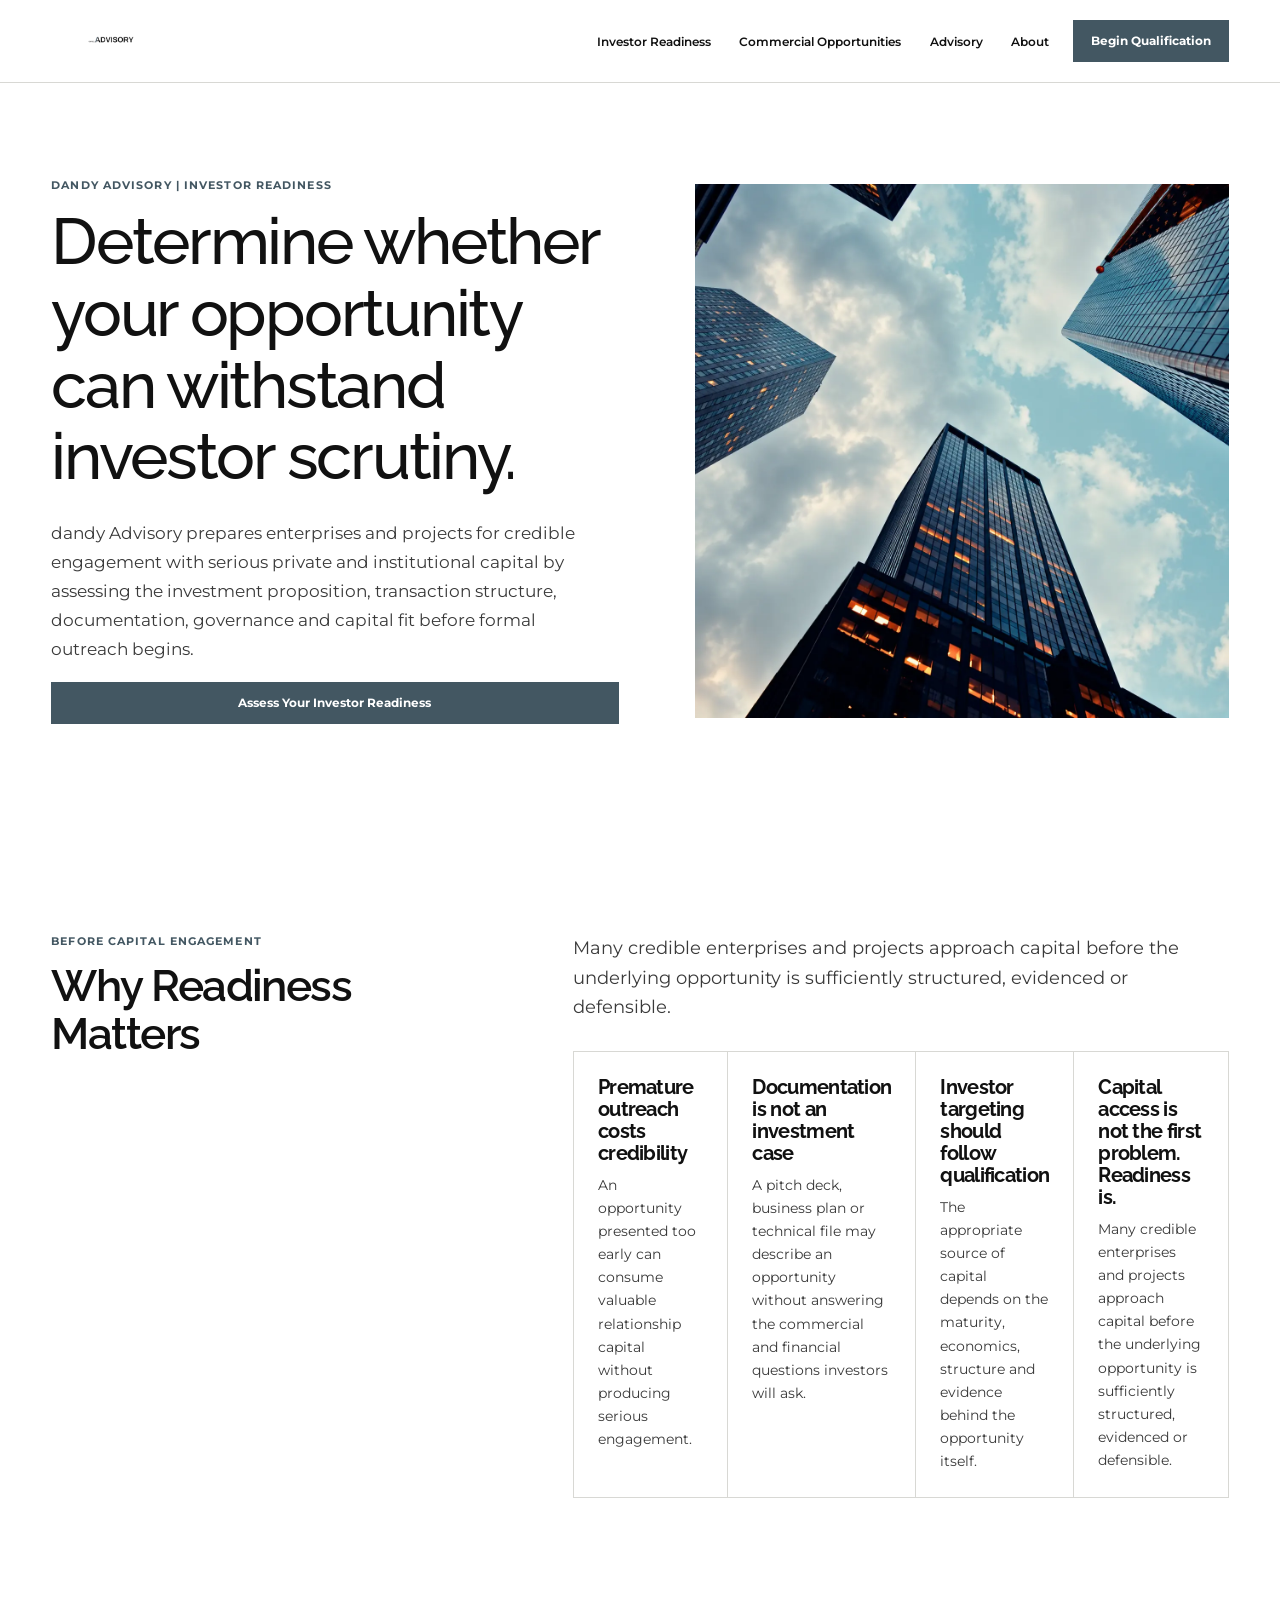
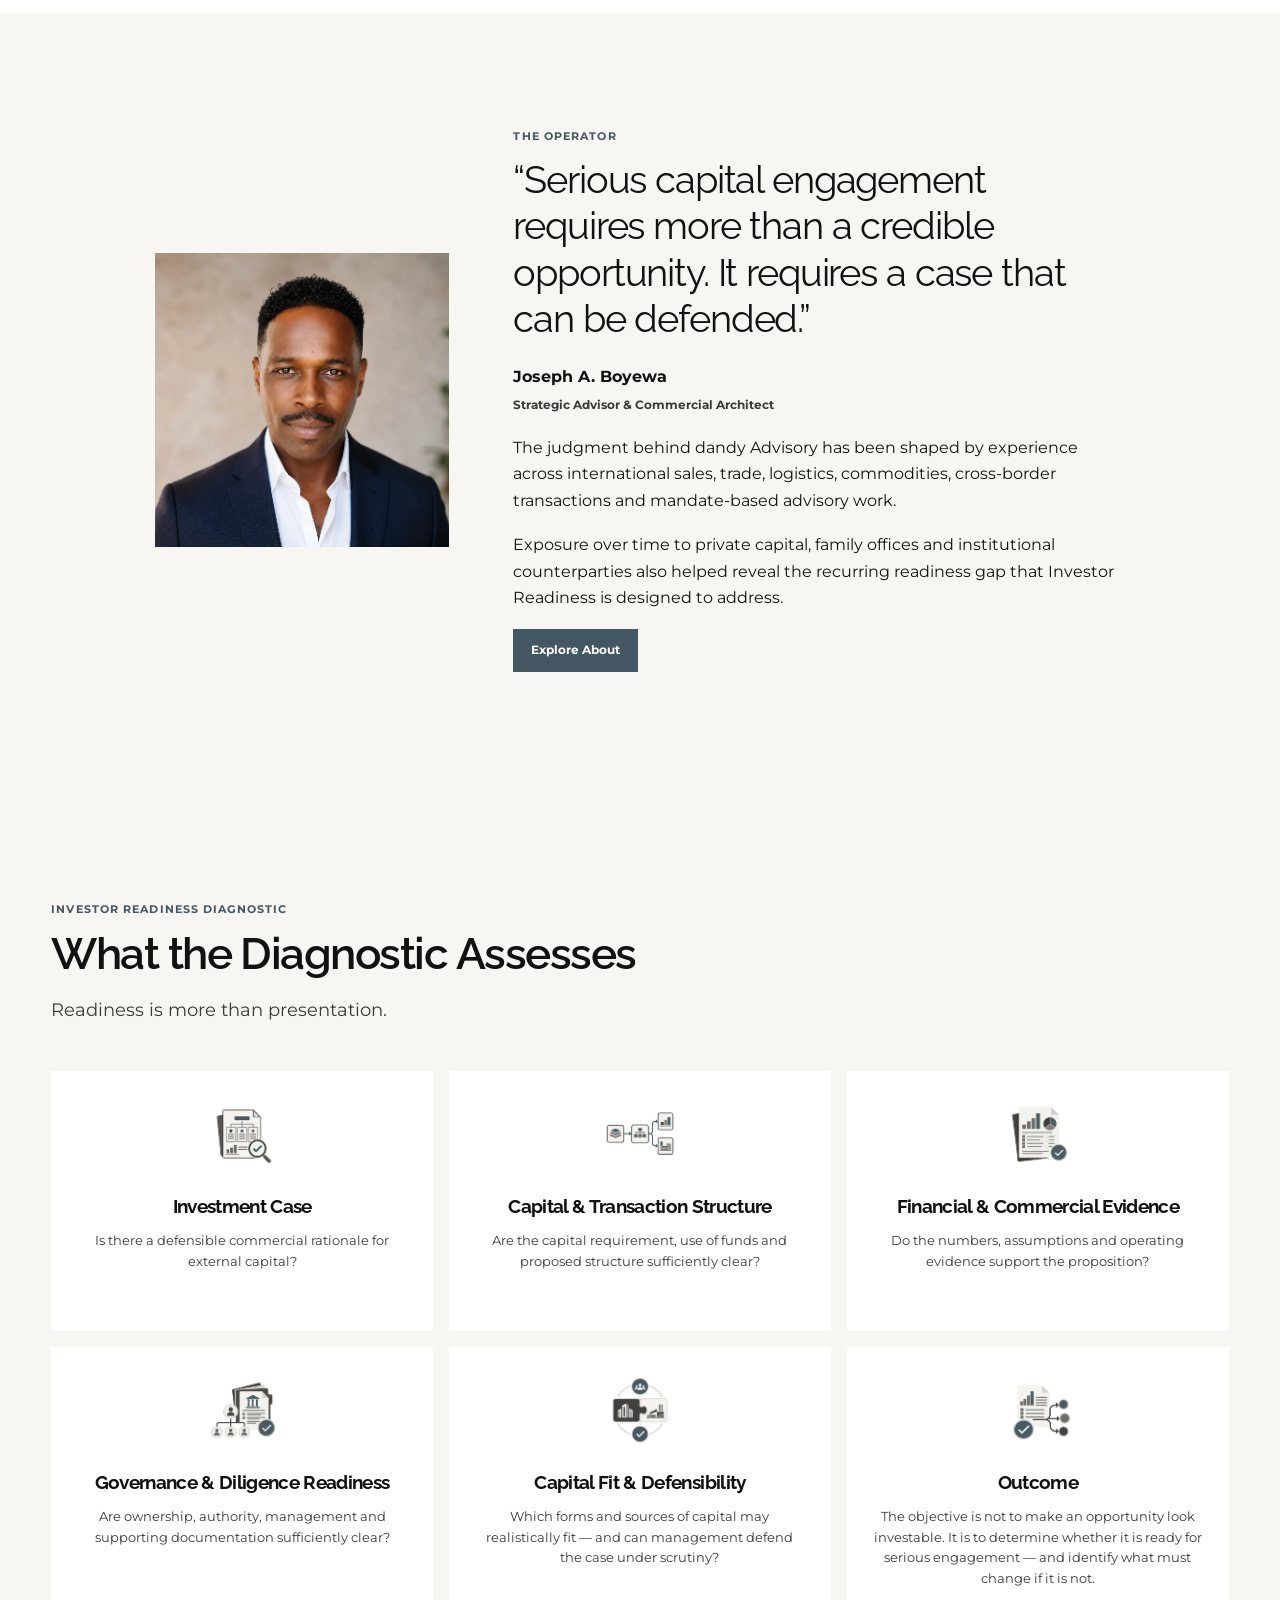
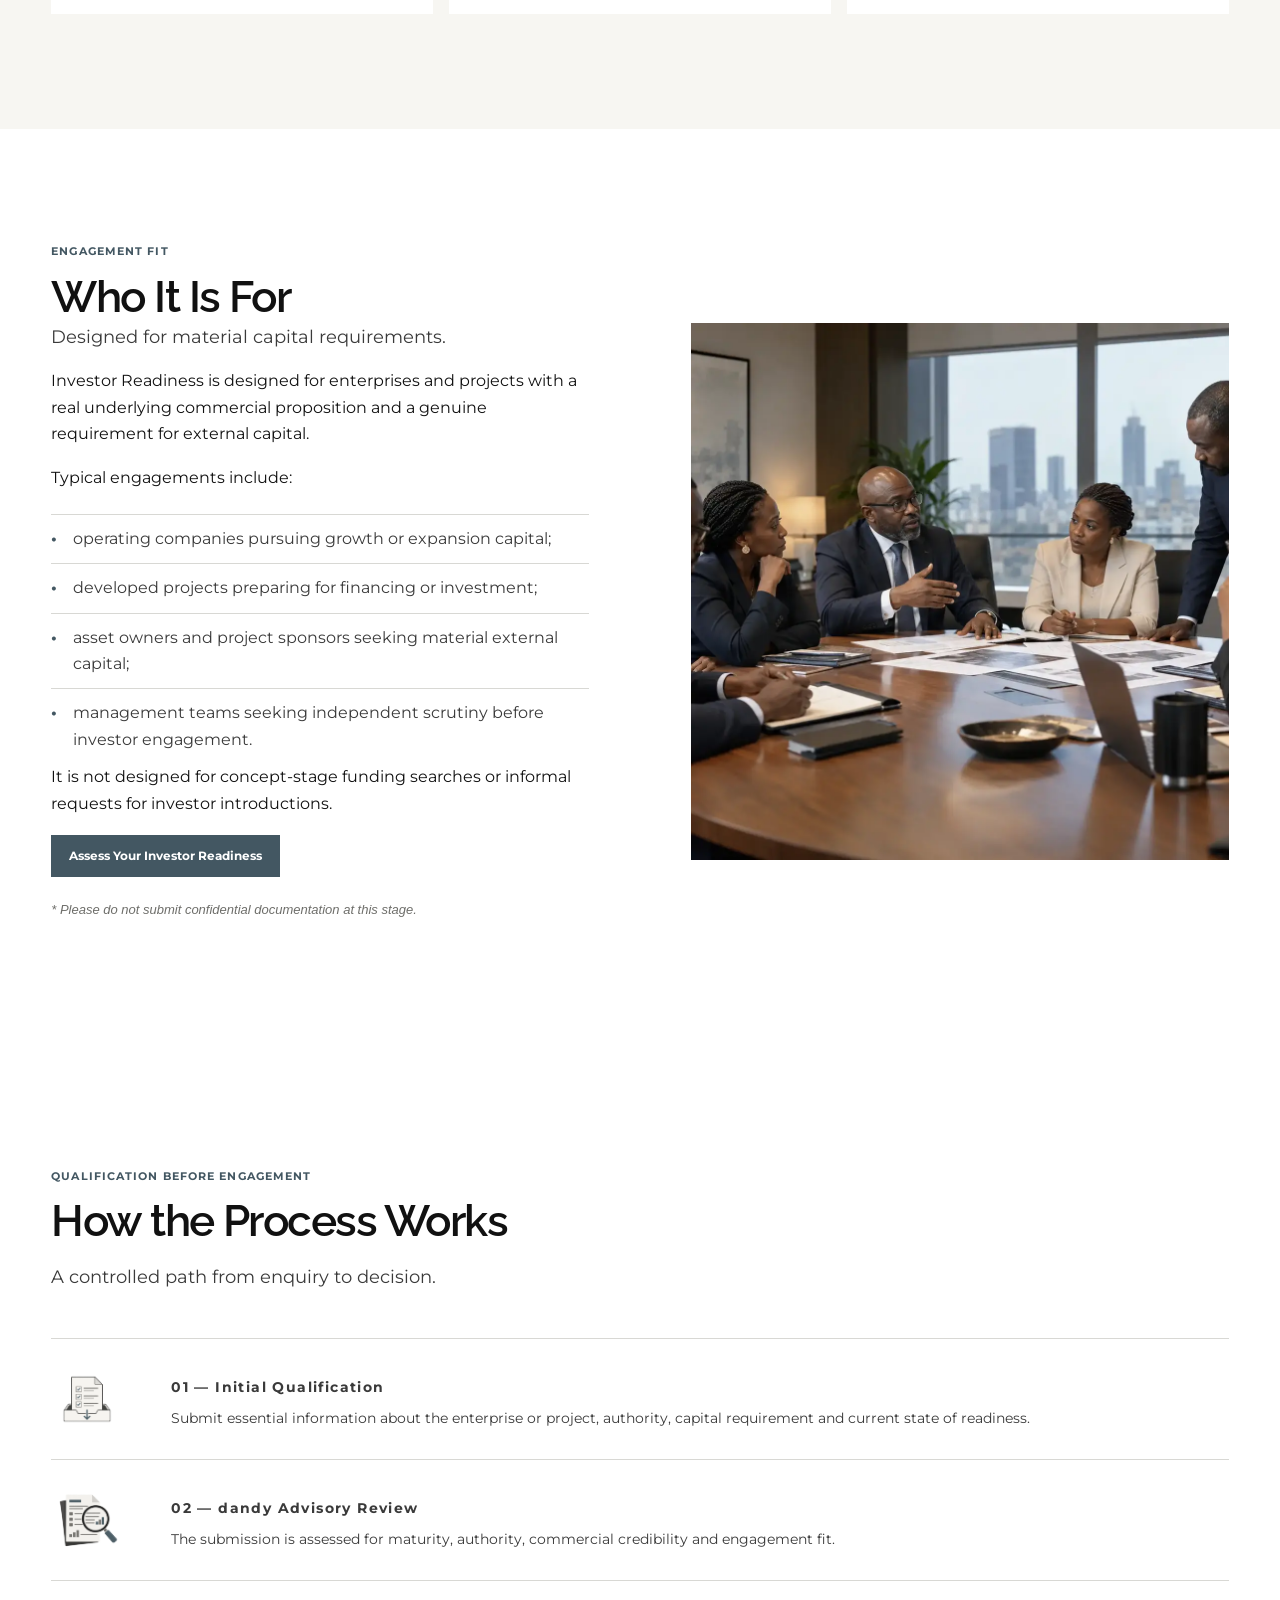
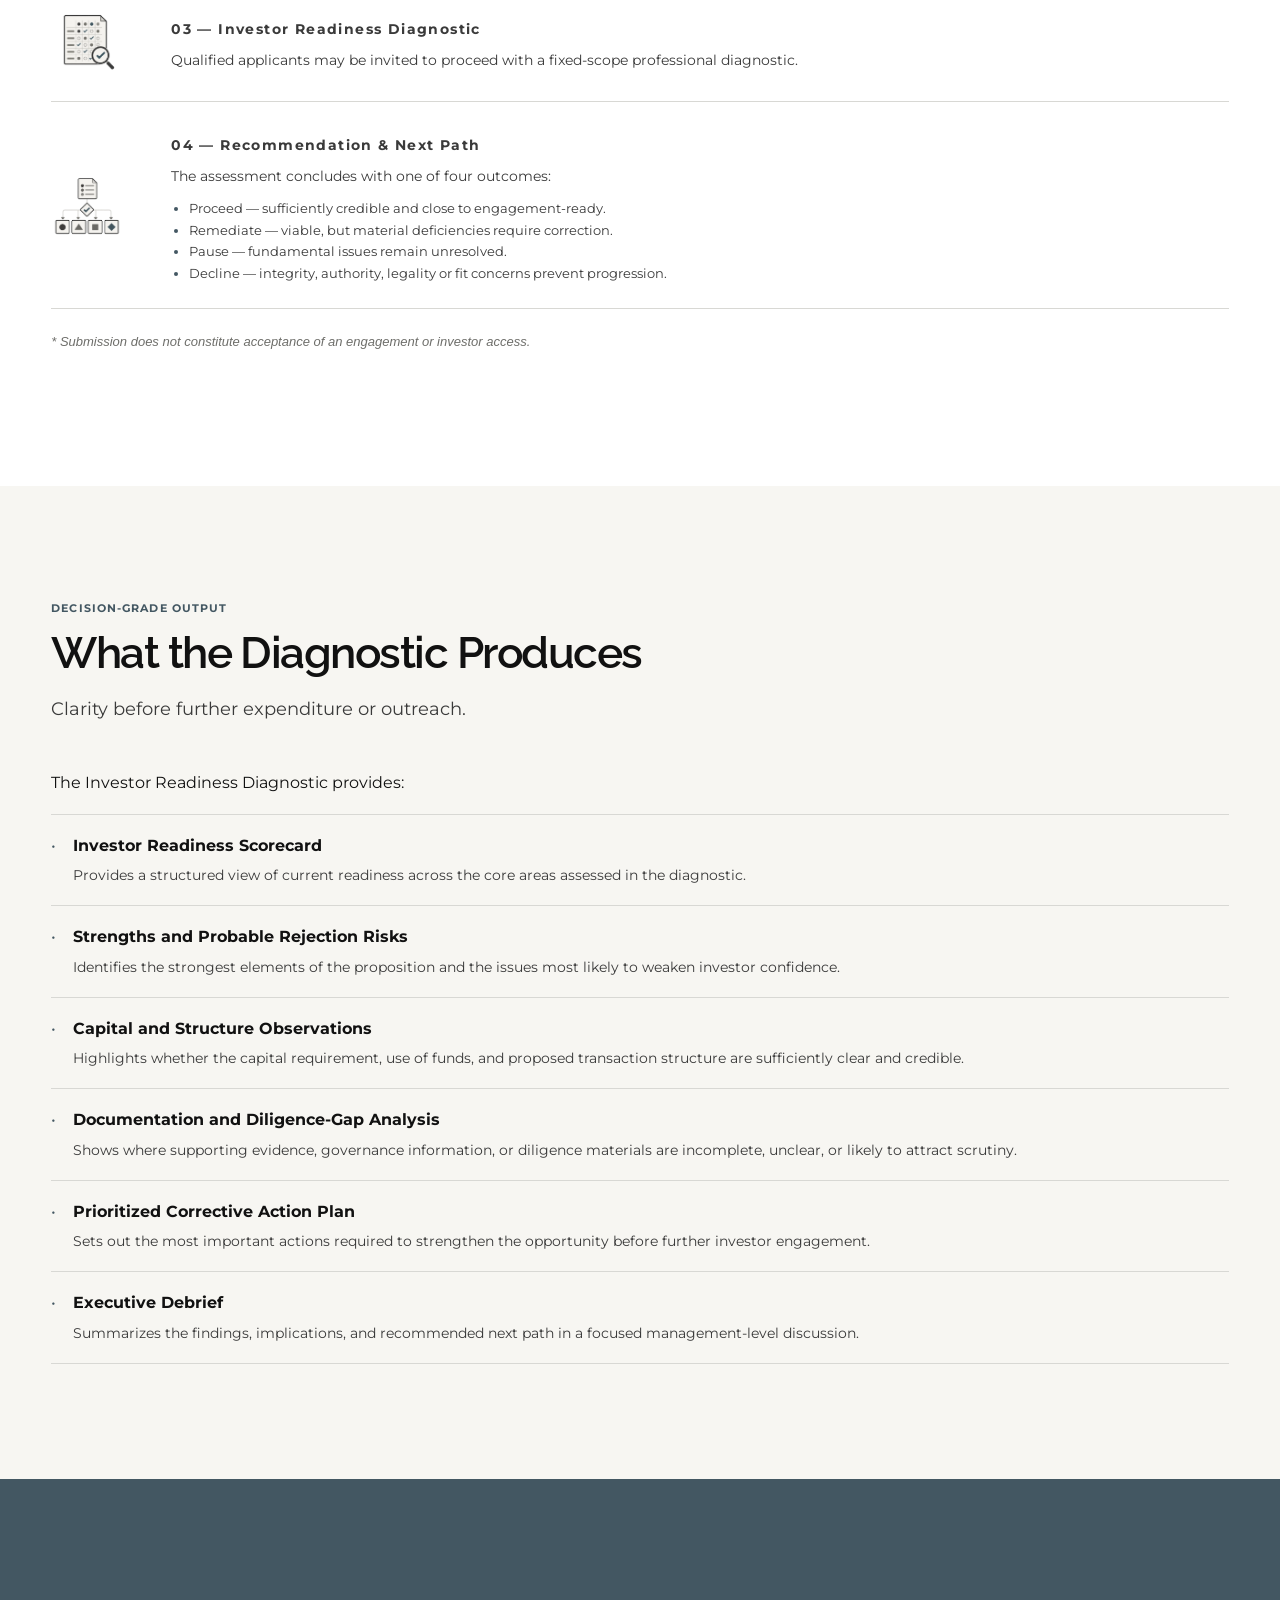
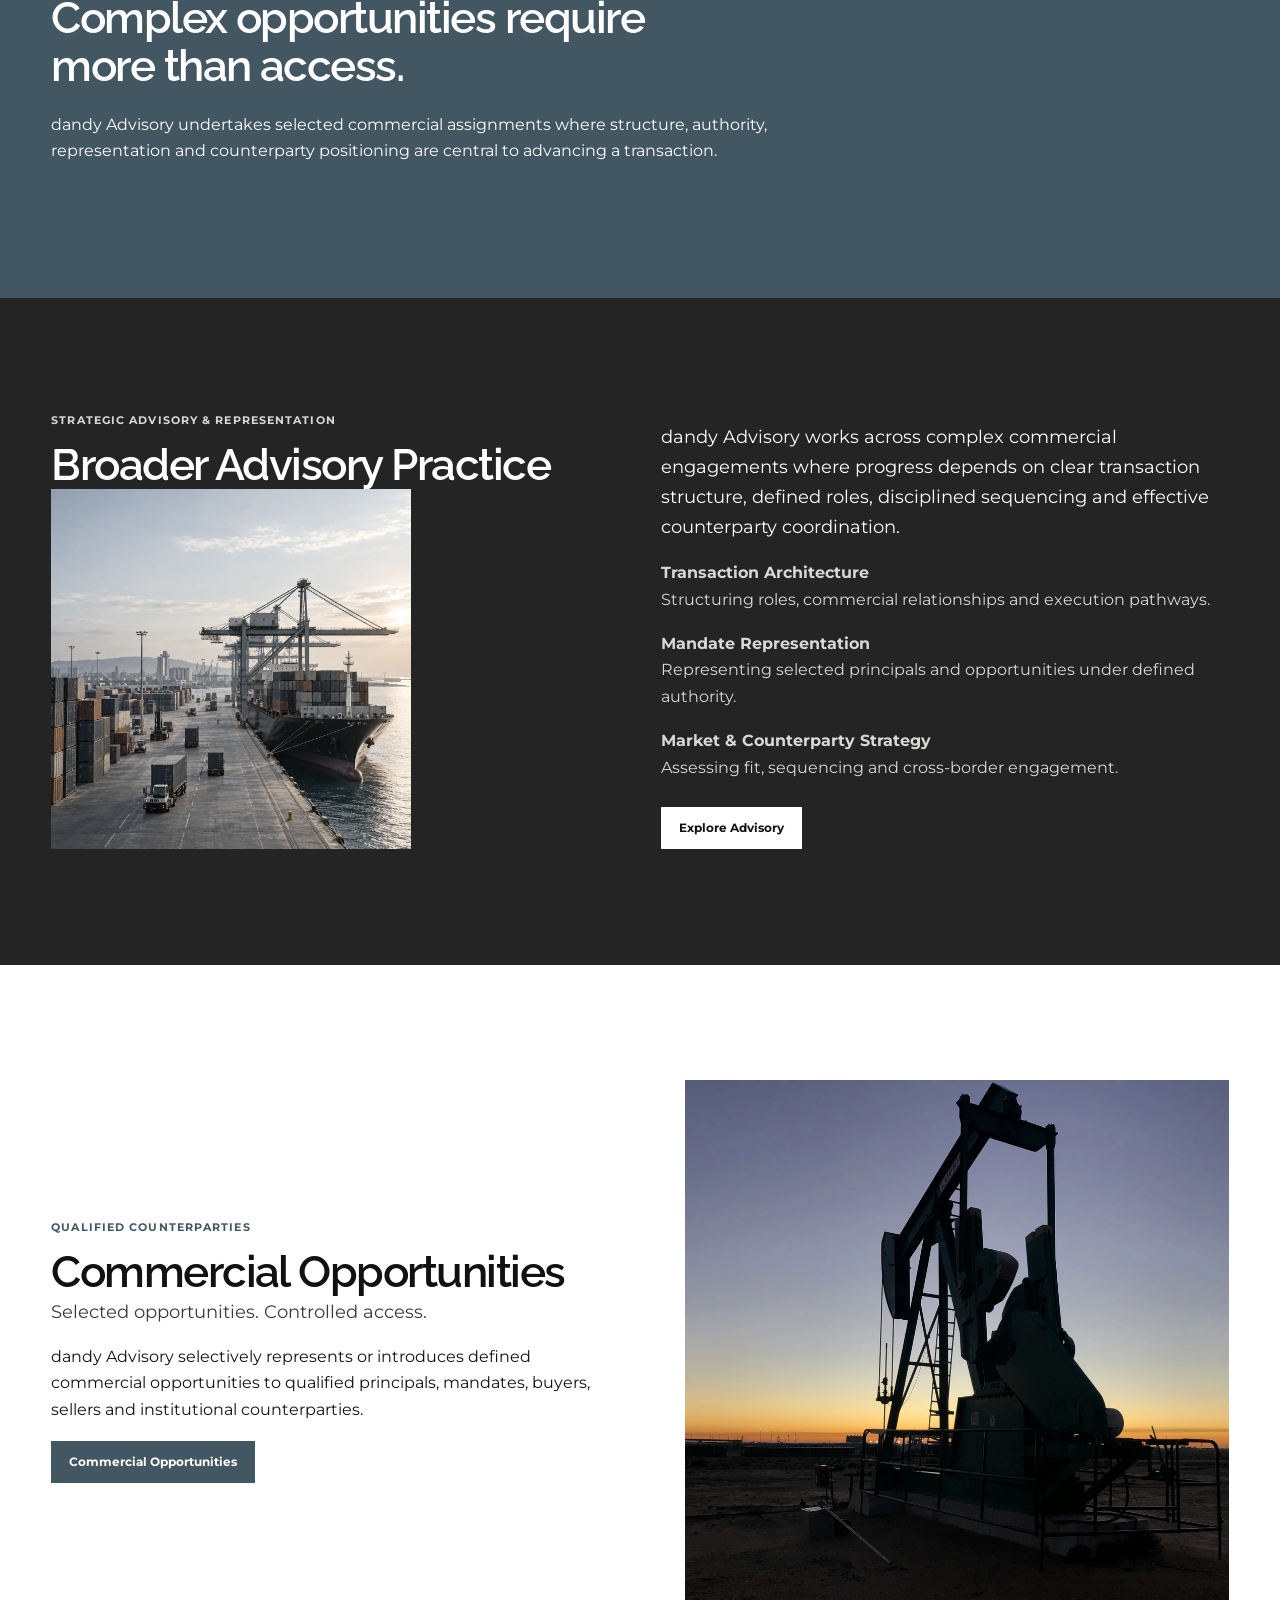
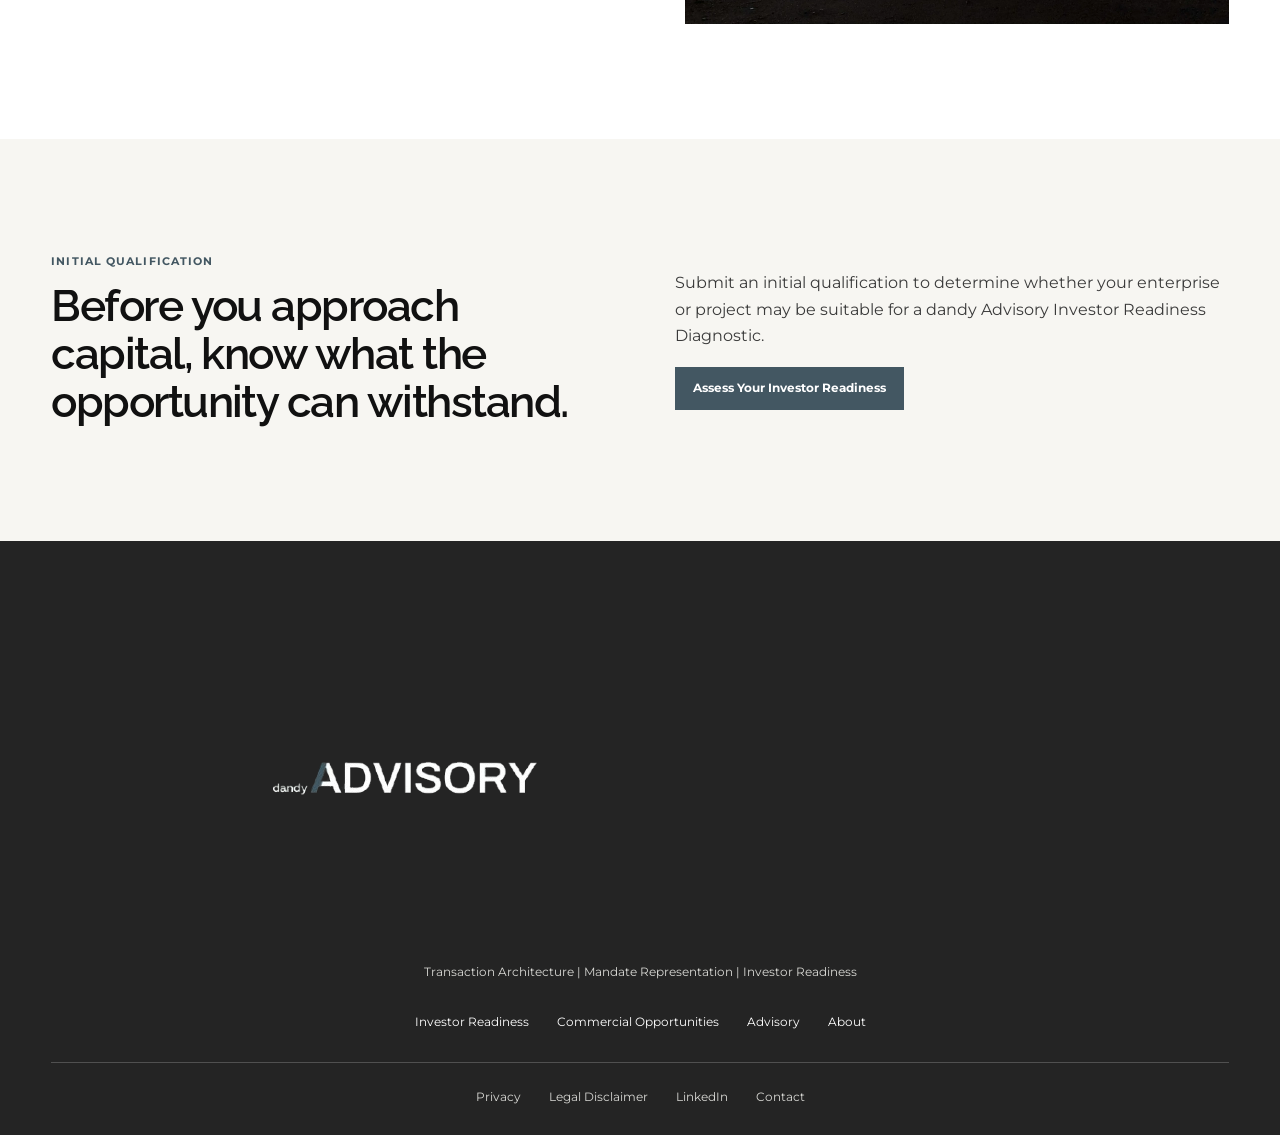
==== commit 4e2b7fef: "Apply Revision v1.0 site instructions" ====
--- a/index.html
+++ b/index.html
@@ -27,13 +27,10 @@
 <main id="main">
 <section class="hero">
 <div class="container hero-grid">
-<div>
+<div class="home-hero-content">
 <p class="eyebrow">dandy Advisory | Investor Readiness</p>
 <h1>Determine whether your opportunity can withstand investor scrutiny.</h1>
-<p class="hero-copy">dandy Advisory prepares enterprises and projects for credible engagement with serious private and institutional capital by assessing the investment proposition, transaction structure, documentation, governance and capital fit before formal outreach begins.<br>
-<br>
-<span class="hero-note">Working globally, with a particular focus on African businesses and cross-border opportunities.</span>
-</p>
+<p class="hero-copy">dandy Advisory prepares enterprises and projects for credible engagement with serious private and institutional capital by assessing the investment proposition, transaction structure, documentation, governance and capital fit before formal outreach begins.</p>
 <a class="button" href="investor-readiness/">Assess Your Investor Readiness</a>
 </div>
 <img class="hero-image" src="assets/images/home/Hero%20Image/Investor%20Readiness.webp" alt="">
@@ -131,7 +128,7 @@
 <div>
 <p class="eyebrow">Engagement Fit</p>
 <h2>Who It Is For</h2>
-<p class="lead">Designed for material capital requirements.</p>
+<p class="lead who-capital-note">Designed for material capital requirements.</p>
 <p>Investor Readiness is designed for enterprises and projects with a real underlying commercial proposition and a genuine requirement for external capital.</p>
 <p>Typical engagements include:</p>
 <ul class="check-list">
@@ -190,7 +187,7 @@
 </div>
 </article>
 </div>
-<p class="muted">Submission does not constitute acceptance of an engagement or investor access.</p>
+<p class="supporting-copy">Submission does not constitute acceptance of an engagement or investor access.</p>
 </div>
 </section>
 <section class="section paper">
@@ -211,6 +208,14 @@
 </div>
 </div>
 </section>
+<section class="section commercial-transition">
+<div class="container transition editorial-transition">
+<div>
+<h2>Complex opportunities require more than access.</h2>
+<p>dandy Advisory undertakes selected commercial assignments where structure, authority, representation and counterparty positioning are central to advancing a transaction.</p>
+</div>
+</div>
+</section>
 <section class="section graphite">
 <div class="container transition">
 <div>
@@ -238,7 +243,7 @@
 <div>
 <p class="eyebrow">Qualified Counterparties</p>
 <h2>Commercial Opportunities</h2>
-<p class="lead">Selected opportunities. Controlled access.</p>
+<p class="lead commercial-access-note">Selected opportunities. Controlled access.</p>
 <p>dandy Advisory selectively represents or introduces defined commercial opportunities to qualified principals, mandates, buyers, sellers and institutional counterparties.</p>
 <a class="button" href="commercial-opportunities/">Commercial Opportunities</a>
 </div>
@@ -254,7 +259,6 @@
 <div>
 <p class="lead">Submit an initial qualification to determine whether your enterprise or project may be suitable for a dandy Advisory Investor Readiness Diagnostic.</p>
 <a class="button" href="investor-readiness/">Assess Your Investor Readiness</a>
-<p class="muted">Please do not submit confidential documentation at this stage.</p>
 </div>
 </div>
 </section>
--- a/assets/css/site.css
+++ b/assets/css/site.css
@@ -22,8 +22,9 @@
 h1,h2,h3{font-family:Raleway,Arial,sans-serif;font-weight:600;line-height:1.1;letter-spacing:-.035em}
 h1{margin:0;font-size:clamp(40px,5.1vw,68px)}
 h2{margin:0;font-size:clamp(31px,3.4vw,48px)}
-h3{margin:0;font-size:clamp(19px,1.8vw,25px)}
+h3{margin:0;font-size:clamp(19px,1.8vw,25px);font-weight:700}
 p{margin:0 0 18px}
+li::marker{color:var(--slate)}
 .lead{font-size:18px;line-height:1.65;color:var(--carbon)}
 .muted{color:var(--muted)}
 .section{padding:var(--space) 0}
@@ -128,20 +129,21 @@
 /* Final static implementation revision */
 .hero h1{font-weight:500}.hero-grid{min-height:510px;align-items:center}.hero-image{aspect-ratio:1/1;max-height:540px}.hero .hero-copy{max-width:560px}
 .supporting-copy{margin-top:22px!important;font-size:13px!important;font-style:italic;color:var(--muted)!important}.supporting-copy::before{content:'* '}
-.principle-matrix{display:grid;grid-template-columns:repeat(2,1fr);gap:0;margin-top:28px;border-top:1px solid var(--border);border-left:1px solid var(--border)}.principle-matrix>div{padding:24px;border-right:1px solid var(--border);border-bottom:1px solid var(--border)}.principle-matrix h3{font-size:20px}.principle-matrix p{margin:10px 0 0;font-size:14px;color:var(--carbon)}
+.principle-matrix{display:grid;grid-template-columns:repeat(4,1fr);gap:0;margin-top:28px;border-top:1px solid var(--border);border-left:1px solid var(--border)}.principle-matrix>div{padding:24px;border-right:1px solid var(--border);border-bottom:1px solid var(--border)}.principle-matrix h3{font-size:20px}.principle-matrix p{margin:10px 0 0;font-size:14px;color:var(--carbon)}
 .output-list{border-top:1px solid var(--border)}.output-list>div{position:relative;padding:18px 0 18px 22px;border-bottom:1px solid var(--border)}.output-list>div::before{content:'•';position:absolute;left:0;color:var(--slate)}.output-list p{margin:5px 0 0;font-size:14px;color:var(--carbon)}
 .center-icon-heading .icon-card{text-align:center}.center-icon-heading .icon-card img{margin-left:auto;margin-right:auto}.center-icon-heading .icon-card h3{font-weight:700}
 .transition{grid-template-columns:1fr 1fr;align-items:end}.transition>div{display:flex;min-height:420px;flex-direction:column}.transition img{margin-top:auto}.transition .transition-copy{justify-content:flex-end}.transition .lead{font-weight:400;color:#fff}.transition .button{align-self:flex-start;margin-top:8px}
 .scope-rows{display:grid;grid-template-columns:1fr;gap:0}.scope-rows .icon-card{display:grid;grid-template-columns:86px minmax(190px,.58fr) 1.42fr;align-items:center;gap:24px;min-height:0;padding:26px 0;background:transparent;border-top:1px solid var(--border)}.scope-rows .icon-card:last-child{border-bottom:1px solid var(--border)}.scope-rows .icon-card img{margin:0}.scope-rows .icon-card p{margin:0}
 .qualification-stack{display:grid;grid-template-columns:1fr;gap:0;margin-top:22px;border-top:1px solid var(--border)}.qualification-stack>div{padding:15px 0;border-bottom:1px solid var(--border)}.qualification-stack h3{font-size:19px}.qualification-stack p{margin:8px 0 0}
 .process-cards{display:grid;grid-template-columns:repeat(4,1fr);gap:16px;border:0}.process-cards .process-item{display:block;padding:24px;border:1px solid var(--border);text-align:center}.process-cards .process-item img{margin:0 auto 18px}.process-cards .process-item div{display:flex;flex-direction:column;align-items:center}.process-cards .process-num{margin:0}.process-cards .process-item p:not(.process-num){margin-top:12px}
-.commercial-standards .image-copy{align-items:start}.commercial-standards .image-copy>div{padding-top:4px}.commercial-standards .image-copy h2{margin-bottom:38px}.commercial-standards .image-copy p{margin-bottom:26px}
+.commercial-standards .image-copy{align-items:stretch}.commercial-standards .image-copy>div{padding-top:4px;display:flex;flex-direction:column}.commercial-standards .image-copy h2{margin-bottom:38px}.commercial-standards .image-copy p{margin-bottom:26px}.commercial-standards .image-copy p:last-child{margin-bottom:0}
 .engagement-standards .image-copy{align-items:start}.engagement-standards .image-copy>div{padding-top:4px}.engagement-standards .image-copy h2{margin-bottom:38px}.engagement-standards .image-copy p{margin-bottom:26px}
 .not-for .not-for-intro p:last-child{margin:28px 0 0;font-weight:600;color:var(--carbon)}.not-for .plain-list li::before{content:'•';position:absolute;left:0;color:var(--slate)}
-.commercial-transition{background:var(--slate);color:#fff}.commercial-transition .transition img{max-width:100%;margin-top:0}.commercial-transition .transition>div{min-height:300px;justify-content:center}.commercial-transition .transition p{color:#fff}.commercial-transition h2{max-width:680px}
-.commercial-final-cta{align-items:start}.commercial-final-cta .submission-guidance{padding-top:3px}.commercial-final-cta .submission-guidance p{font-size:14px}.commercial-final-cta .supporting-copy{margin-top:0!important;margin-bottom:22px!important}
-.why-icons{display:grid;grid-template-columns:repeat(4,1fr);gap:18px;margin-top:28px}.why-icons img{width:76px;height:76px;object-fit:contain;margin-bottom:14px}.why-icons strong{display:block;font-family:Raleway,Arial,sans-serif;font-size:17px;line-height:1.2}
+.commercial-transition{background:var(--slate);color:#fff}.commercial-transition .transition img{max-width:100%;margin-top:0}.commercial-transition .transition>div{min-height:300px;justify-content:center}.commercial-transition .transition p{color:#fff}.commercial-transition h2{max-width:680px}.editorial-transition{display:block}.editorial-transition>div{min-height:0!important;max-width:760px}.editorial-transition p{max-width:720px;margin-top:22px}
+.commercial-final-cta{align-items:start}.commercial-final-cta .submission-guidance{padding-top:3px}.commercial-final-cta .submission-guidance p{font-size:14px}.commercial-final-cta .submission-guidance .button{margin:4px 0 22px}.commercial-final-cta .supporting-copy{margin-top:0!important;margin-bottom:22px!important}
+.why-arguments{margin-top:28px}.why-arguments li{font-family:Raleway,Arial,sans-serif;font-size:17px;font-weight:700}
 .site-footer{text-align:center}.footer-logo{width:70px;margin:0 auto 22px}.footer-links,.footer-secondary{justify-content:center}.footer-secondary{display:flex}
 .form-shell .intro{display:grid;grid-template-columns:minmax(140px,.4fr) 1fr;gap:26px;align-items:start;max-width:none}.form-shell .intro .eyebrow{margin:8px 0 0}.form-shell .intro h1,.form-shell .intro .lead{grid-column:2}.form-shell .intro h1{margin-top:-6px}
-@media(max-width:850px){.hero-grid{min-height:0}.principle-matrix{grid-template-columns:1fr}.scope-rows .icon-card{grid-template-columns:72px 1fr}.scope-rows .icon-card p{grid-column:2}.process-cards{grid-template-columns:repeat(2,1fr)}.why-icons{grid-template-columns:repeat(2,1fr)}.form-shell .intro{grid-template-columns:1fr;gap:0}.form-shell .intro h1,.form-shell .intro .lead{grid-column:auto}.form-shell .intro .eyebrow{margin:0 0 14px}}
-@media(max-width:520px){.scope-rows .icon-card,.process-cards,.why-icons{grid-template-columns:1fr}.scope-rows .icon-card p{grid-column:auto}.scope-rows .icon-card img{margin:0}.process-cards .process-item{min-height:0}}
+.home-hero-content{display:flex;min-height:540px;flex-direction:column}.home-hero-content .button{margin-top:auto}.who-capital-note,.commercial-access-note,.cross-border-note{transform:translateY(2px)}.scope-note{margin-top:2px}.qualification-intro{margin-top:2px}.process-disclaimer{margin-top:2px}.engagement-paths .button{transform:translateY(2px)}.advisory-final-cta>div:last-child{padding-top:2px}.advisory-final-cta .supporting-copy{margin-top:18px!important}
+@media(max-width:850px){.hero-grid{min-height:0}.home-hero-content{min-height:0}.home-hero-content .button{margin-top:12px}.principle-matrix{grid-template-columns:1fr}.scope-rows .icon-card{grid-template-columns:72px 1fr}.scope-rows .icon-card p{grid-column:2}.process-cards{grid-template-columns:repeat(2,1fr)}.form-shell .intro{grid-template-columns:1fr;gap:0}.form-shell .intro h1,.form-shell .intro .lead{grid-column:auto}.form-shell .intro .eyebrow{margin:0 0 14px}}
+@media(max-width:520px){.scope-rows .icon-card,.process-cards{grid-template-columns:1fr}.scope-rows .icon-card p{grid-column:auto}.scope-rows .icon-card img{margin:0}.process-cards .process-item{min-height:0}}
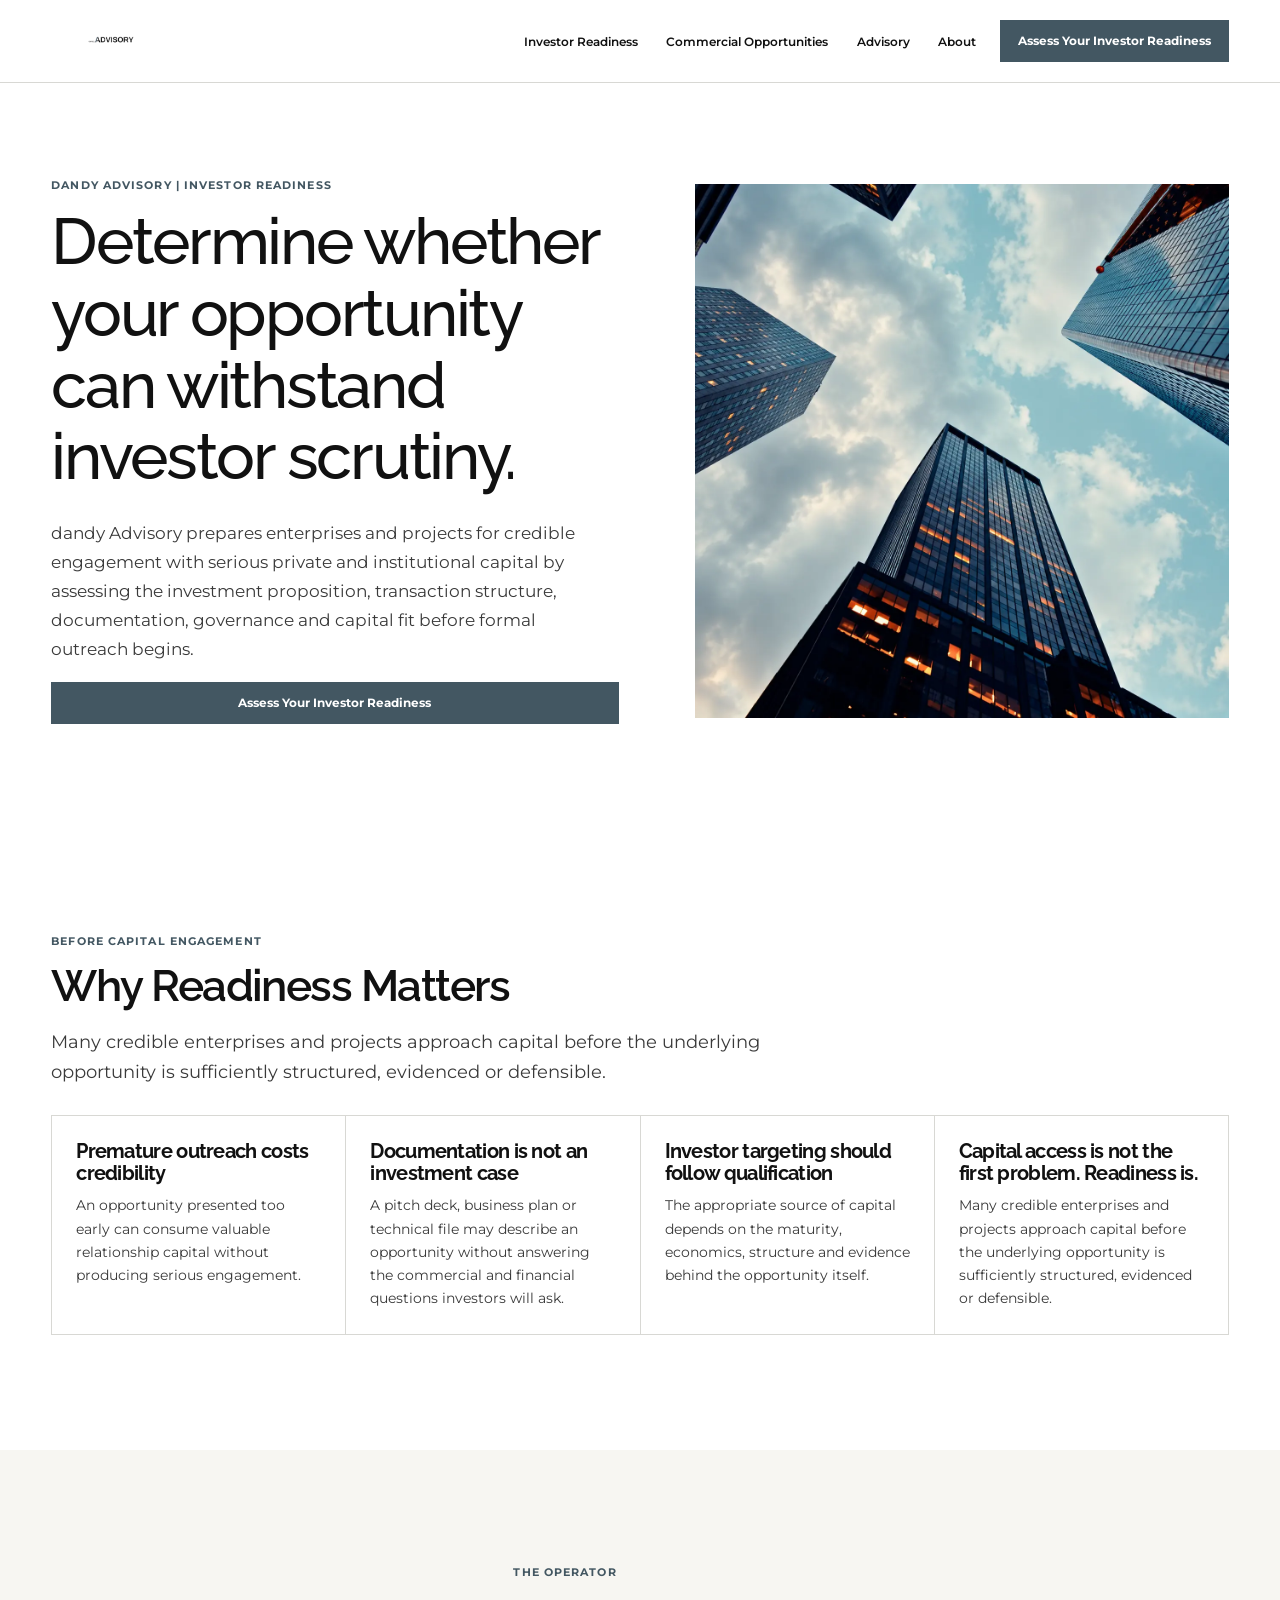
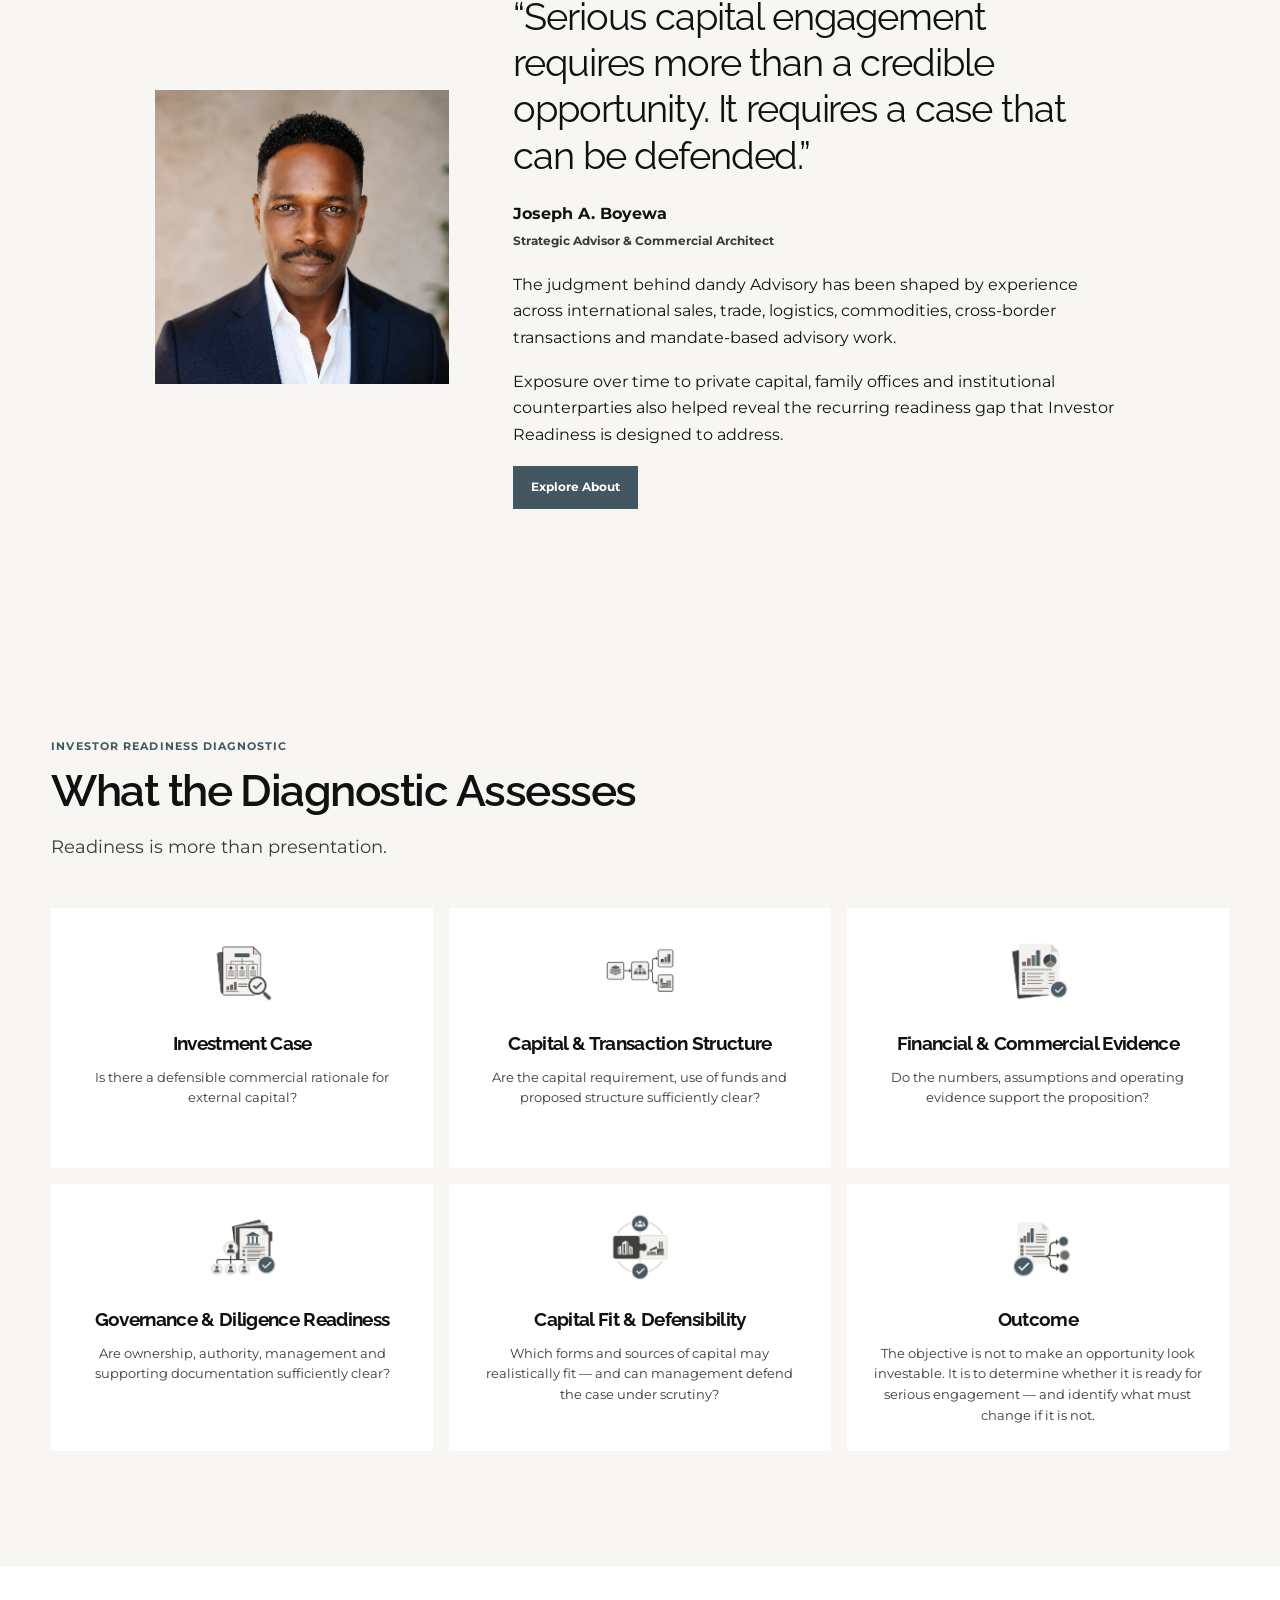
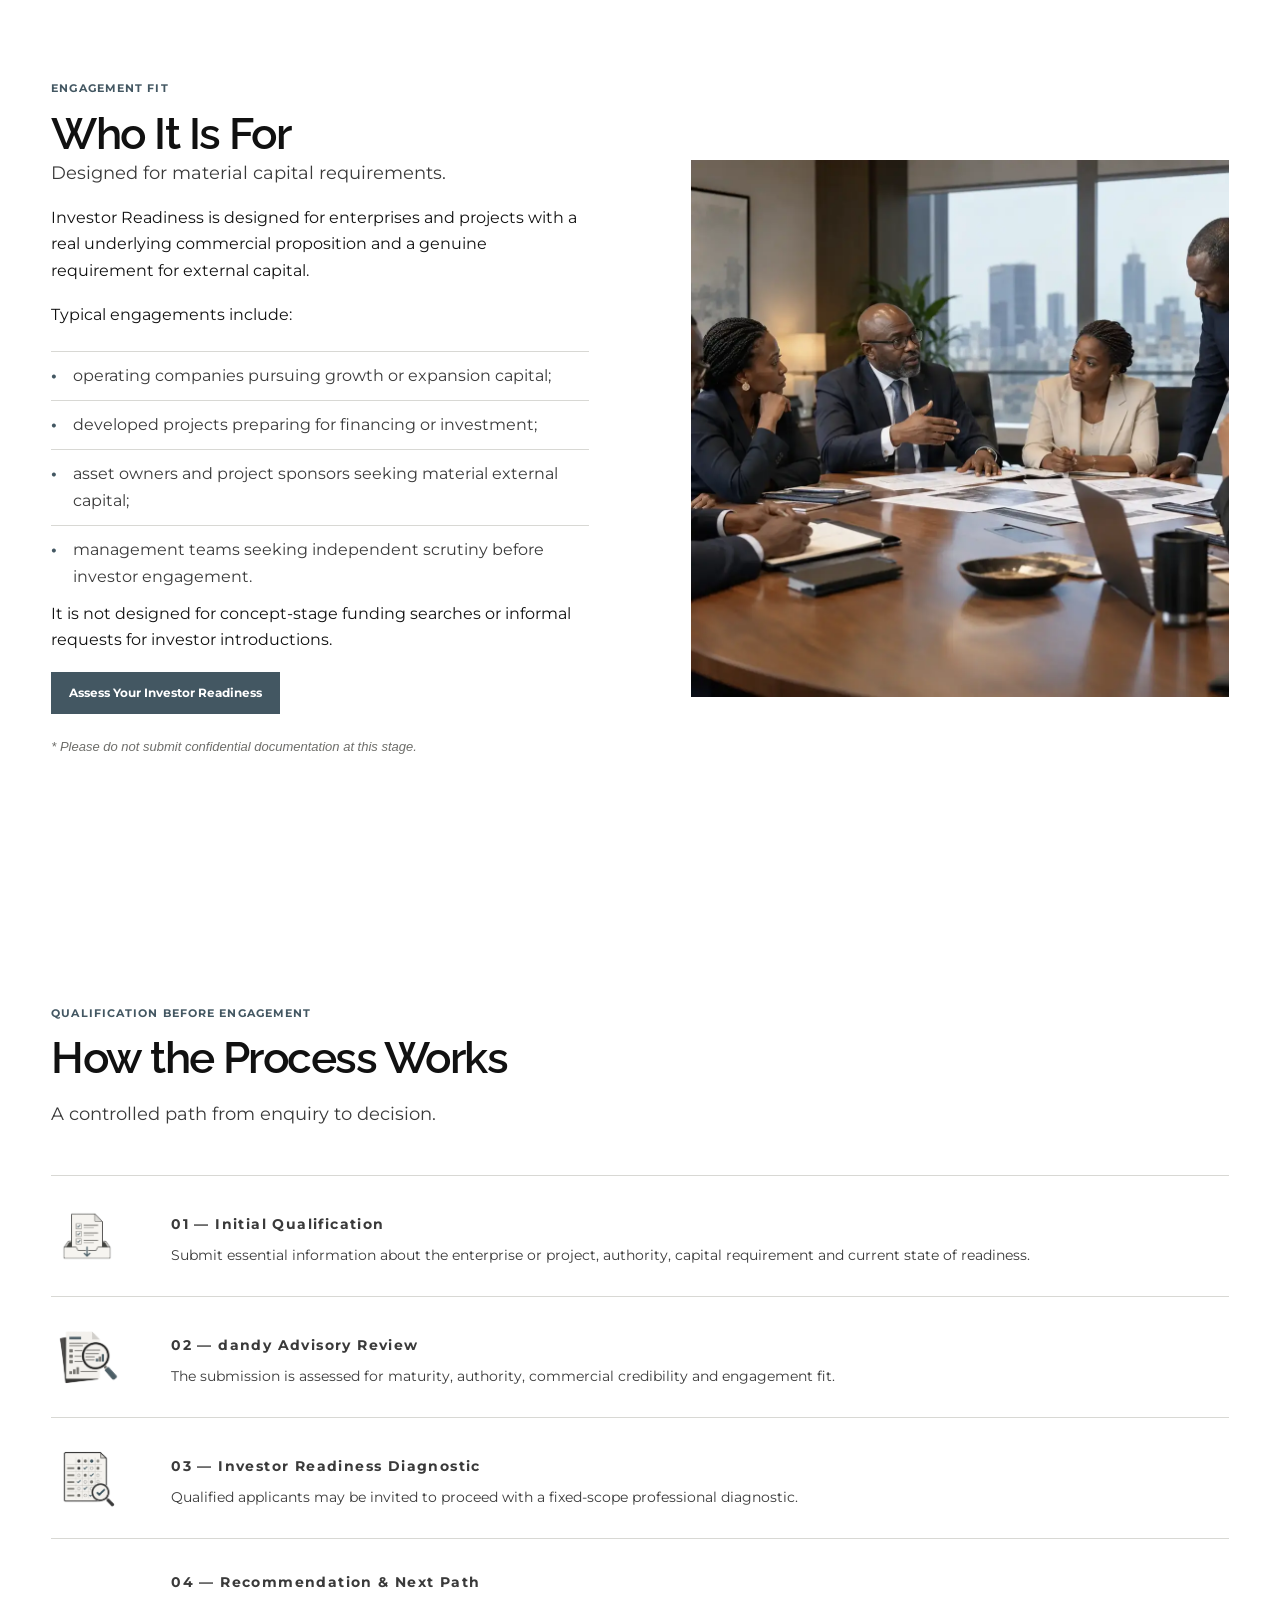
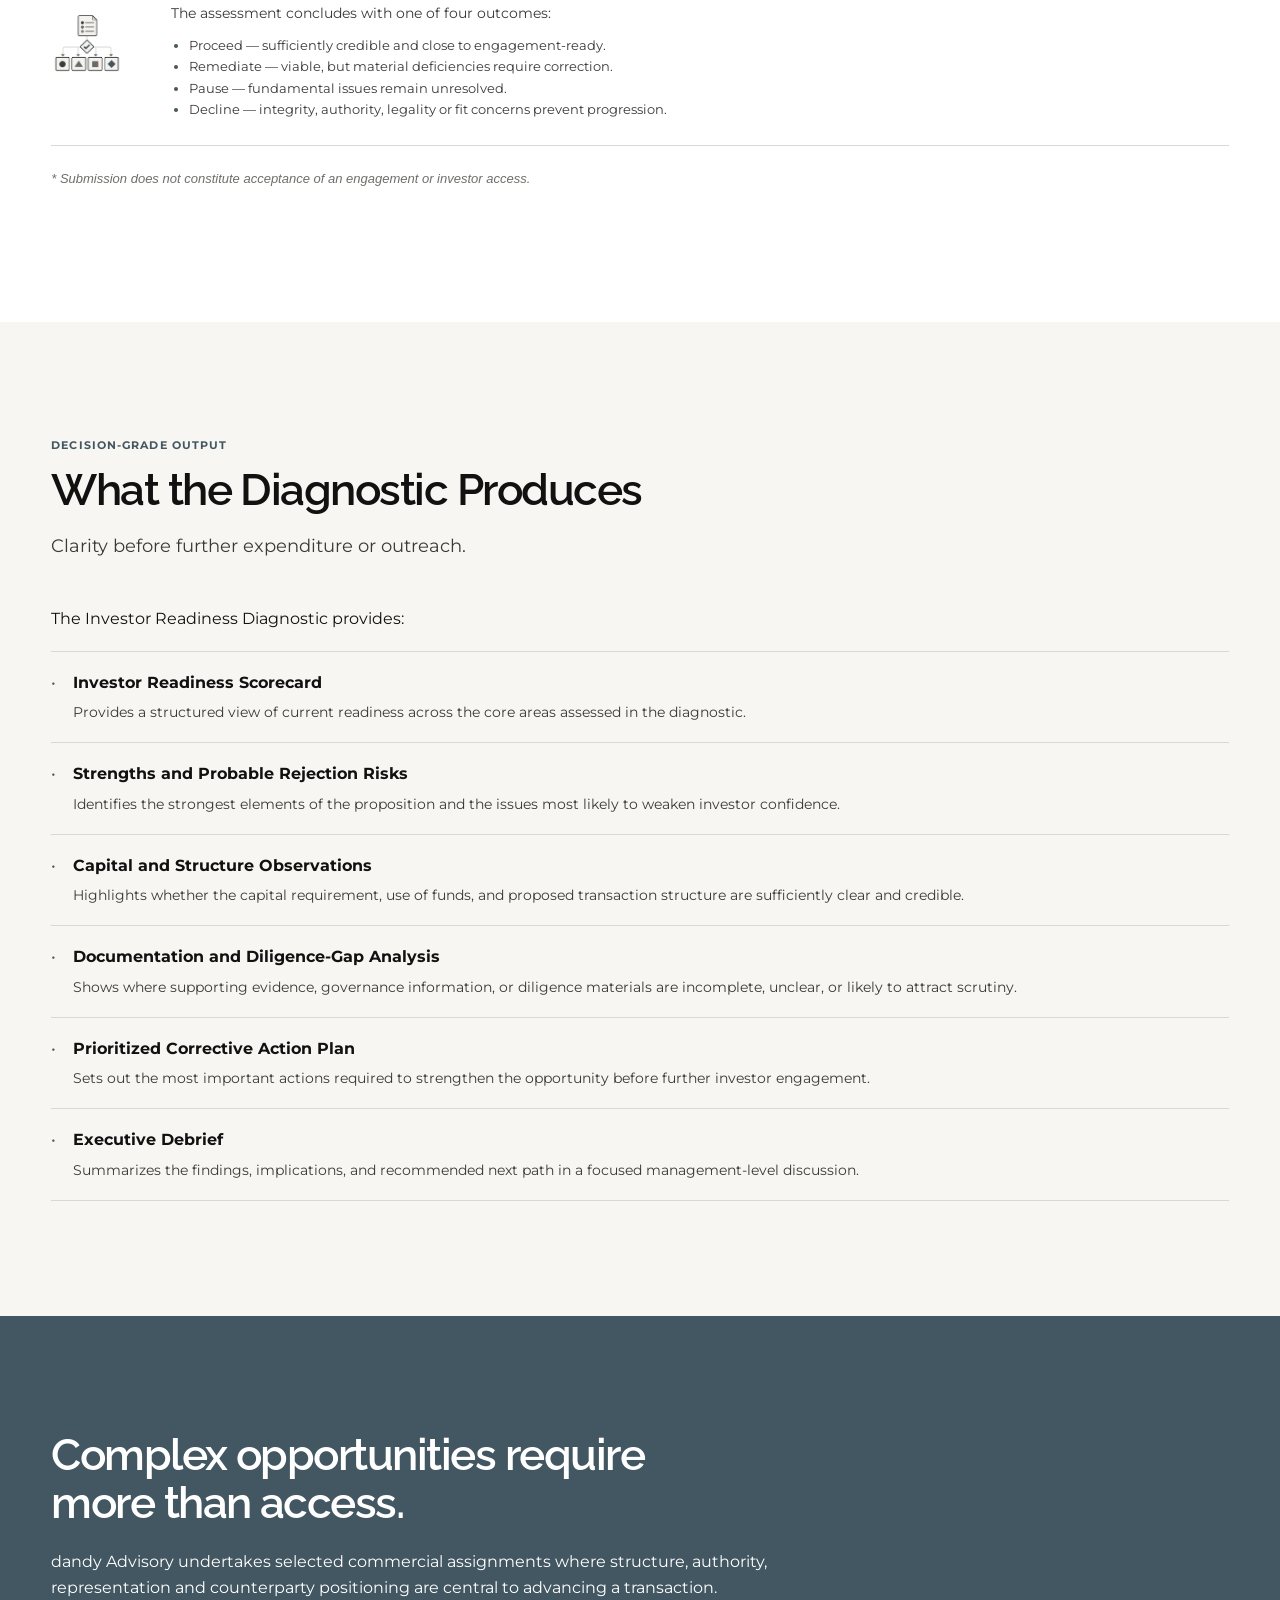
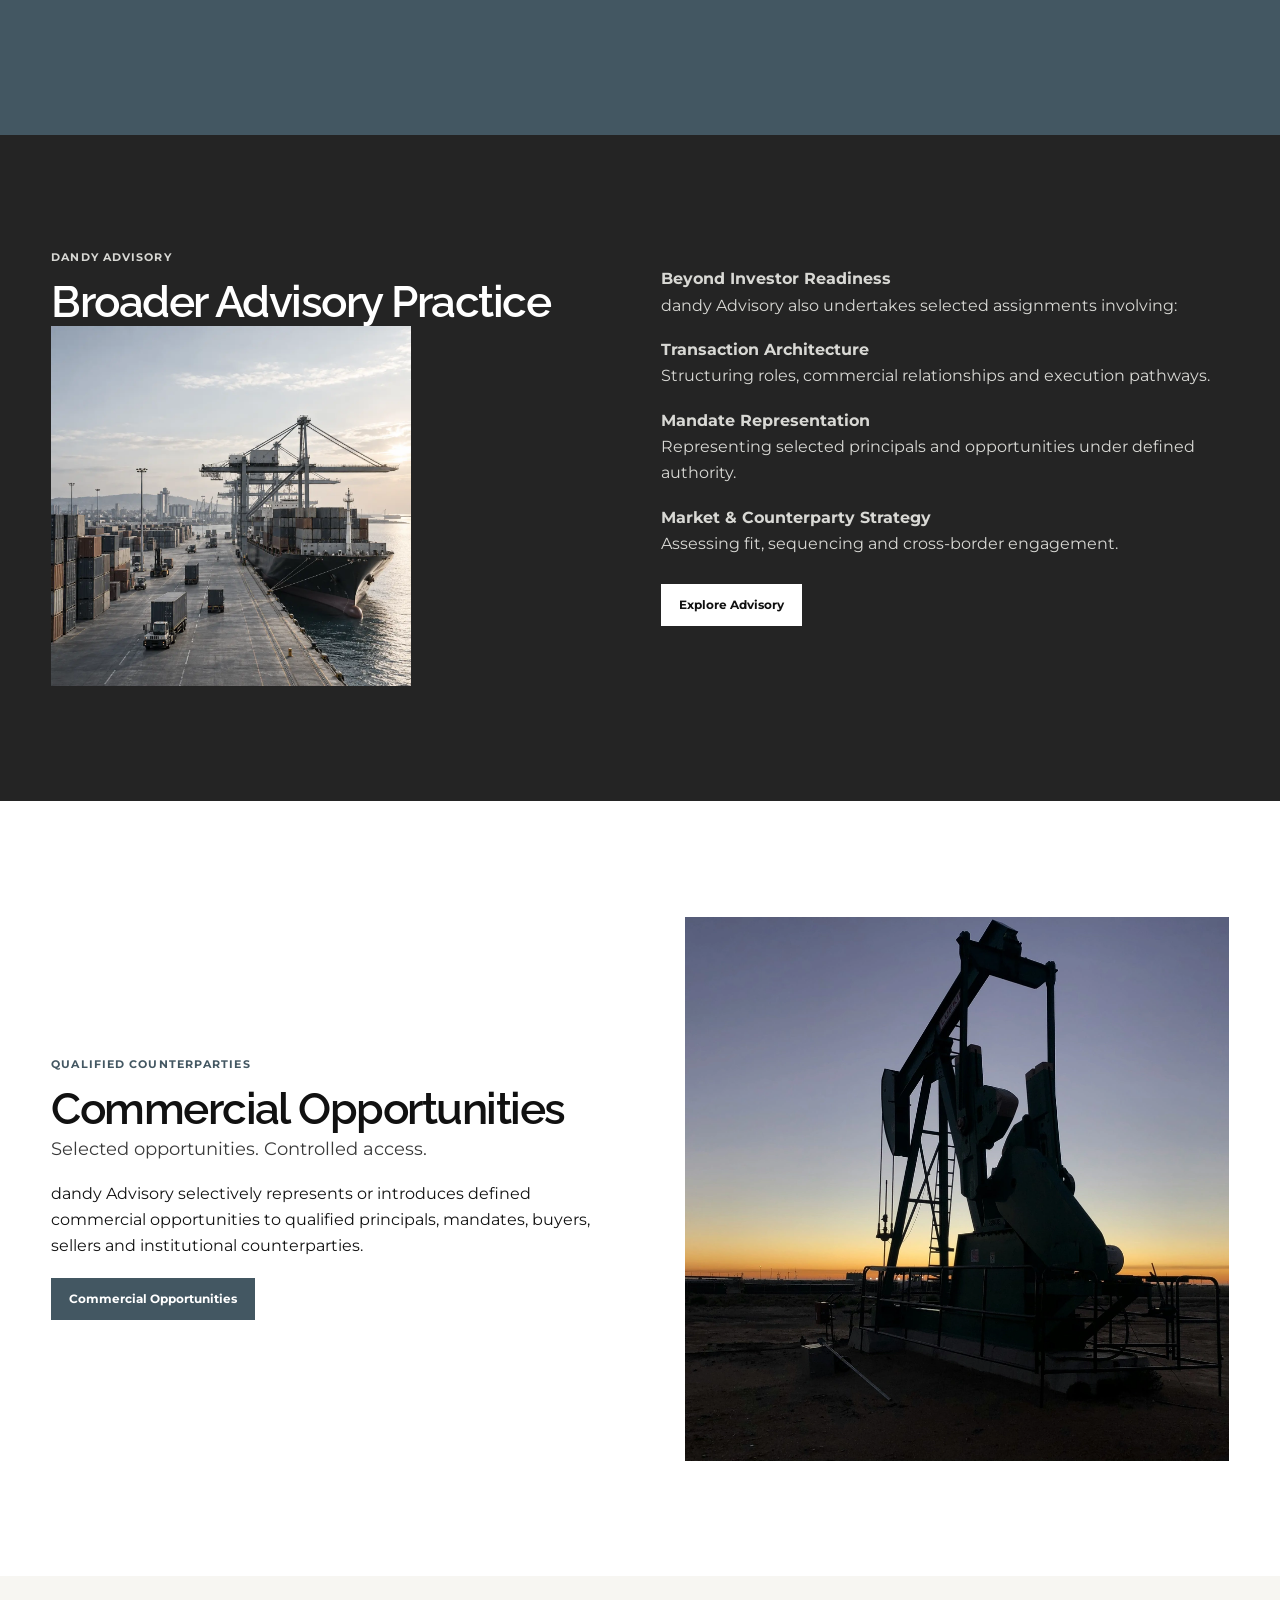
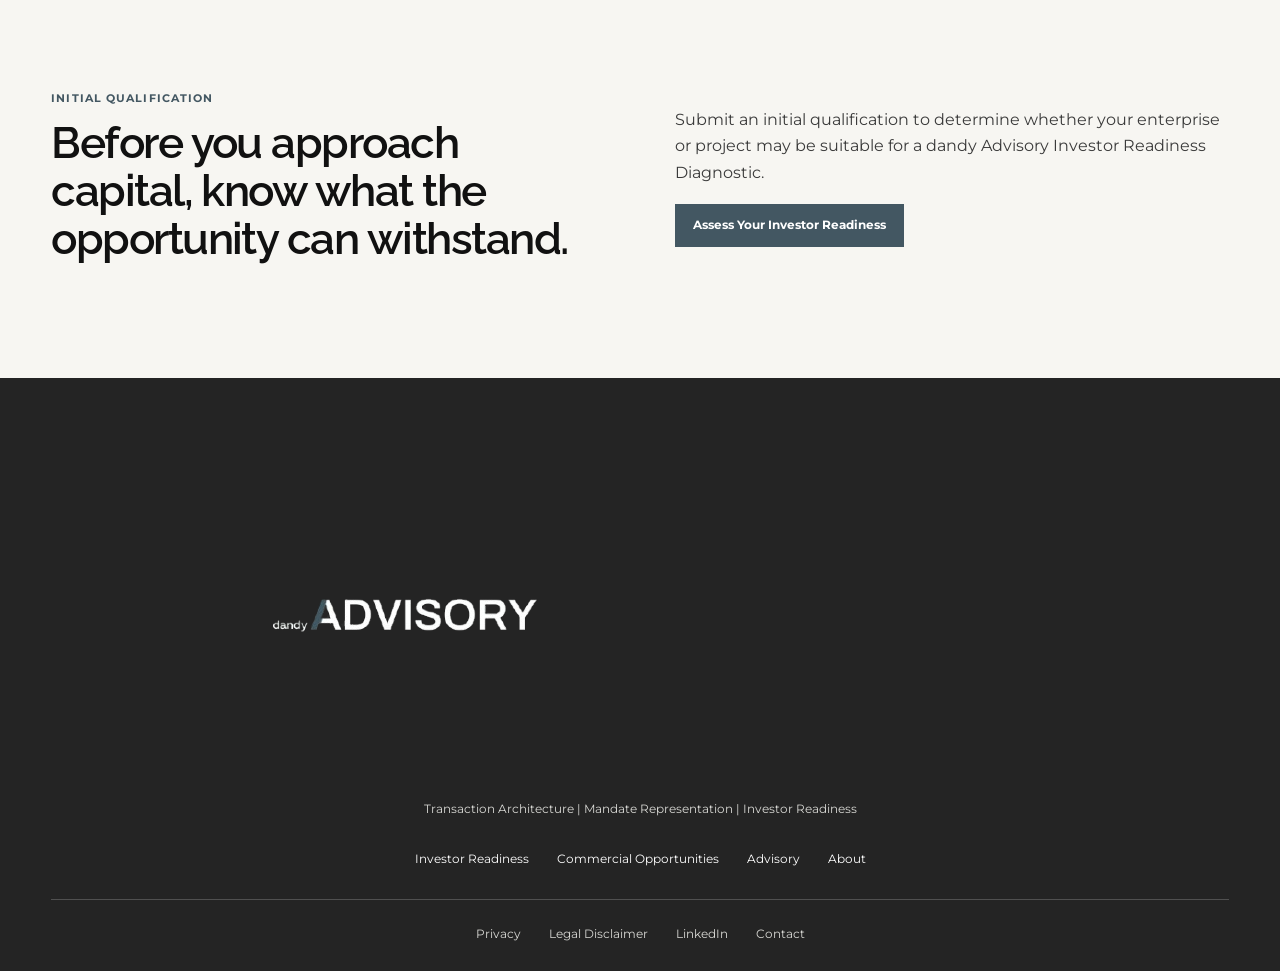
==== commit 495e03e4: "Correct approved preview layout details" ====
--- a/index.html
+++ b/index.html
@@ -21,7 +21,7 @@
 <a href="advisory/">Advisory</a>
 <a href="about/">About</a>
 </nav>
-<a class="header-cta" href="investor-readiness/">Begin Qualification</a>
+<a class="header-cta" href="investor-readiness/">Assess Your Investor Readiness</a>
 </div>
 </header>
 <main id="main">
@@ -36,13 +36,12 @@
 <img class="hero-image" src="assets/images/home/Hero%20Image/Investor%20Readiness.webp" alt="">
 </div>
 </section>
-<section class="section">
-<div class="container editorial-grid">
-<div>
+<section class="section readiness-section">
+<div class="container">
+<div class="section-heading">
 <p class="eyebrow">Before Capital Engagement</p>
 <h2>Why Readiness Matters</h2>
 </div>
-<div>
 <p class="lead">Many credible enterprises and projects approach capital before the underlying opportunity is sufficiently structured, evidenced or defensible.</p>
 <div class="principle-matrix">
 <div>
@@ -60,7 +59,6 @@
 <div>
 <h3>Capital access is not the first problem. Readiness is.</h3>
 <p>Many credible enterprises and projects approach capital before the underlying opportunity is sufficiently structured, evidenced or defensible.</p>
-</div>
 </div>
 </div>
 </div>
@@ -219,12 +217,14 @@
 <section class="section graphite">
 <div class="container transition">
 <div>
-<p class="eyebrow">Strategic Advisory &amp; Representation</p>
+<p class="eyebrow">dandy Advisory</p>
 <h2>Broader Advisory Practice</h2>
 <img src="assets/images/home/Broader%20Advisory%20Practice%20Image/Broder%20Advisory%20Practive.webp" alt="">
 </div>
-<div class="transition-copy">
-<p class="lead">dandy Advisory works across complex commercial engagements where progress depends on clear transaction structure, defined roles, disciplined sequencing and effective counterparty coordination.</p>
+<div>
+<p>
+<strong>Beyond Investor Readiness</strong>
+<br>dandy Advisory also undertakes selected assignments involving:</p>
 <p>
 <strong>Transaction Architecture</strong>
 <br>Structuring roles, commercial relationships and execution pathways.</p>
--- a/assets/css/site.css
+++ b/assets/css/site.css
@@ -142,8 +142,9 @@
 .commercial-transition{background:var(--slate);color:#fff}.commercial-transition .transition img{max-width:100%;margin-top:0}.commercial-transition .transition>div{min-height:300px;justify-content:center}.commercial-transition .transition p{color:#fff}.commercial-transition h2{max-width:680px}.editorial-transition{display:block}.editorial-transition>div{min-height:0!important;max-width:760px}.editorial-transition p{max-width:720px;margin-top:22px}
 .commercial-final-cta{align-items:start}.commercial-final-cta .submission-guidance{padding-top:3px}.commercial-final-cta .submission-guidance p{font-size:14px}.commercial-final-cta .submission-guidance .button{margin:4px 0 22px}.commercial-final-cta .supporting-copy{margin-top:0!important;margin-bottom:22px!important}
 .why-arguments{margin-top:28px}.why-arguments li{font-family:Raleway,Arial,sans-serif;font-size:17px;font-weight:700}
-.site-footer{text-align:center}.footer-logo{width:70px;margin:0 auto 22px}.footer-links,.footer-secondary{justify-content:center}.footer-secondary{display:flex}
+.site-footer{text-align:center}.footer-logo{width:35px;margin:0 auto 22px}.footer-links,.footer-secondary{justify-content:center}.footer-secondary{display:flex}
 .form-shell .intro{display:grid;grid-template-columns:minmax(140px,.4fr) 1fr;gap:26px;align-items:start;max-width:none}.form-shell .intro .eyebrow{margin:8px 0 0}.form-shell .intro h1,.form-shell .intro .lead{grid-column:2}.form-shell .intro h1{margin-top:-6px}
 .home-hero-content{display:flex;min-height:540px;flex-direction:column}.home-hero-content .button{margin-top:auto}.who-capital-note,.commercial-access-note,.cross-border-note{transform:translateY(2px)}.scope-note{margin-top:2px}.qualification-intro{margin-top:2px}.process-disclaimer{margin-top:2px}.engagement-paths .button{transform:translateY(2px)}.advisory-final-cta>div:last-child{padding-top:2px}.advisory-final-cta .supporting-copy{margin-top:18px!important}
+.readiness-section .section-heading{margin-bottom:18px}.readiness-section>.container>.lead{max-width:760px}.readiness-section .principle-matrix{width:100%}
 @media(max-width:850px){.hero-grid{min-height:0}.home-hero-content{min-height:0}.home-hero-content .button{margin-top:12px}.principle-matrix{grid-template-columns:1fr}.scope-rows .icon-card{grid-template-columns:72px 1fr}.scope-rows .icon-card p{grid-column:2}.process-cards{grid-template-columns:repeat(2,1fr)}.form-shell .intro{grid-template-columns:1fr;gap:0}.form-shell .intro h1,.form-shell .intro .lead{grid-column:auto}.form-shell .intro .eyebrow{margin:0 0 14px}}
 @media(max-width:520px){.scope-rows .icon-card,.process-cards{grid-template-columns:1fr}.scope-rows .icon-card p{grid-column:auto}.scope-rows .icon-card img{margin:0}.process-cards .process-item{min-height:0}}
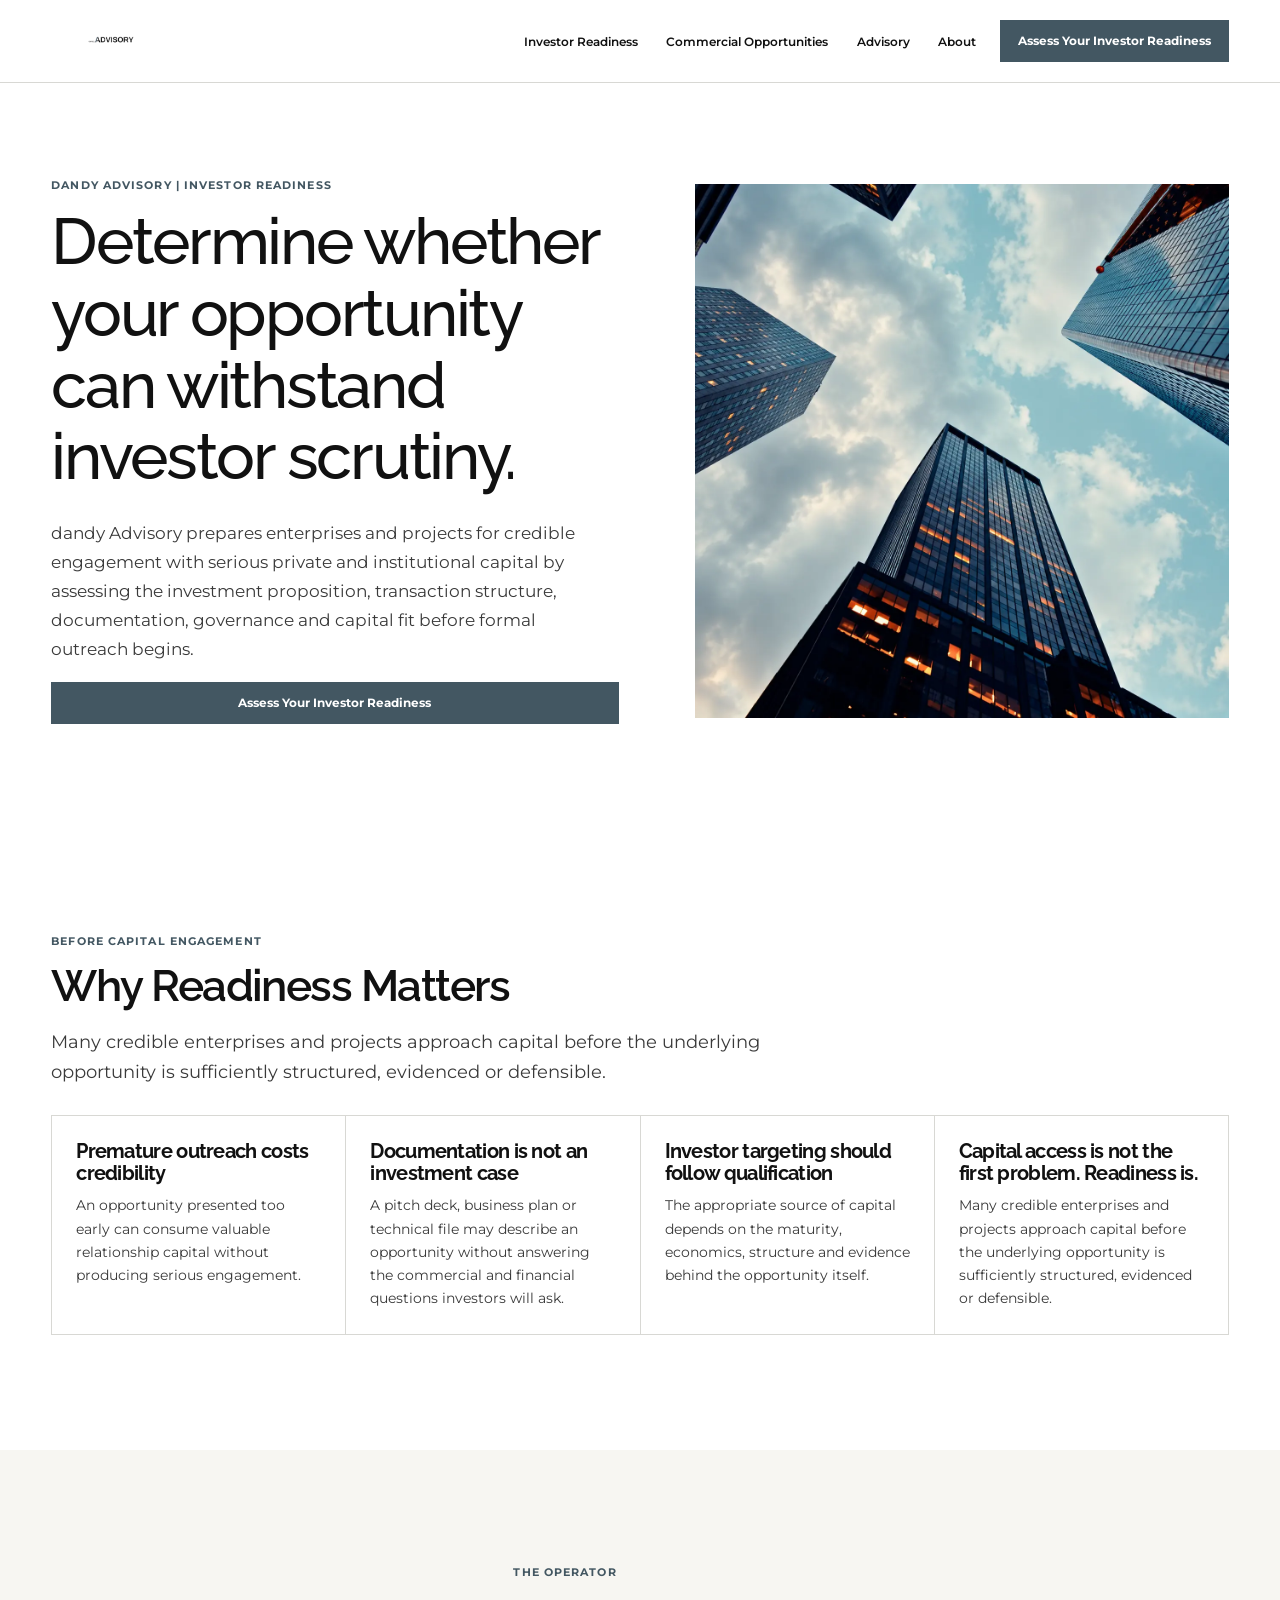
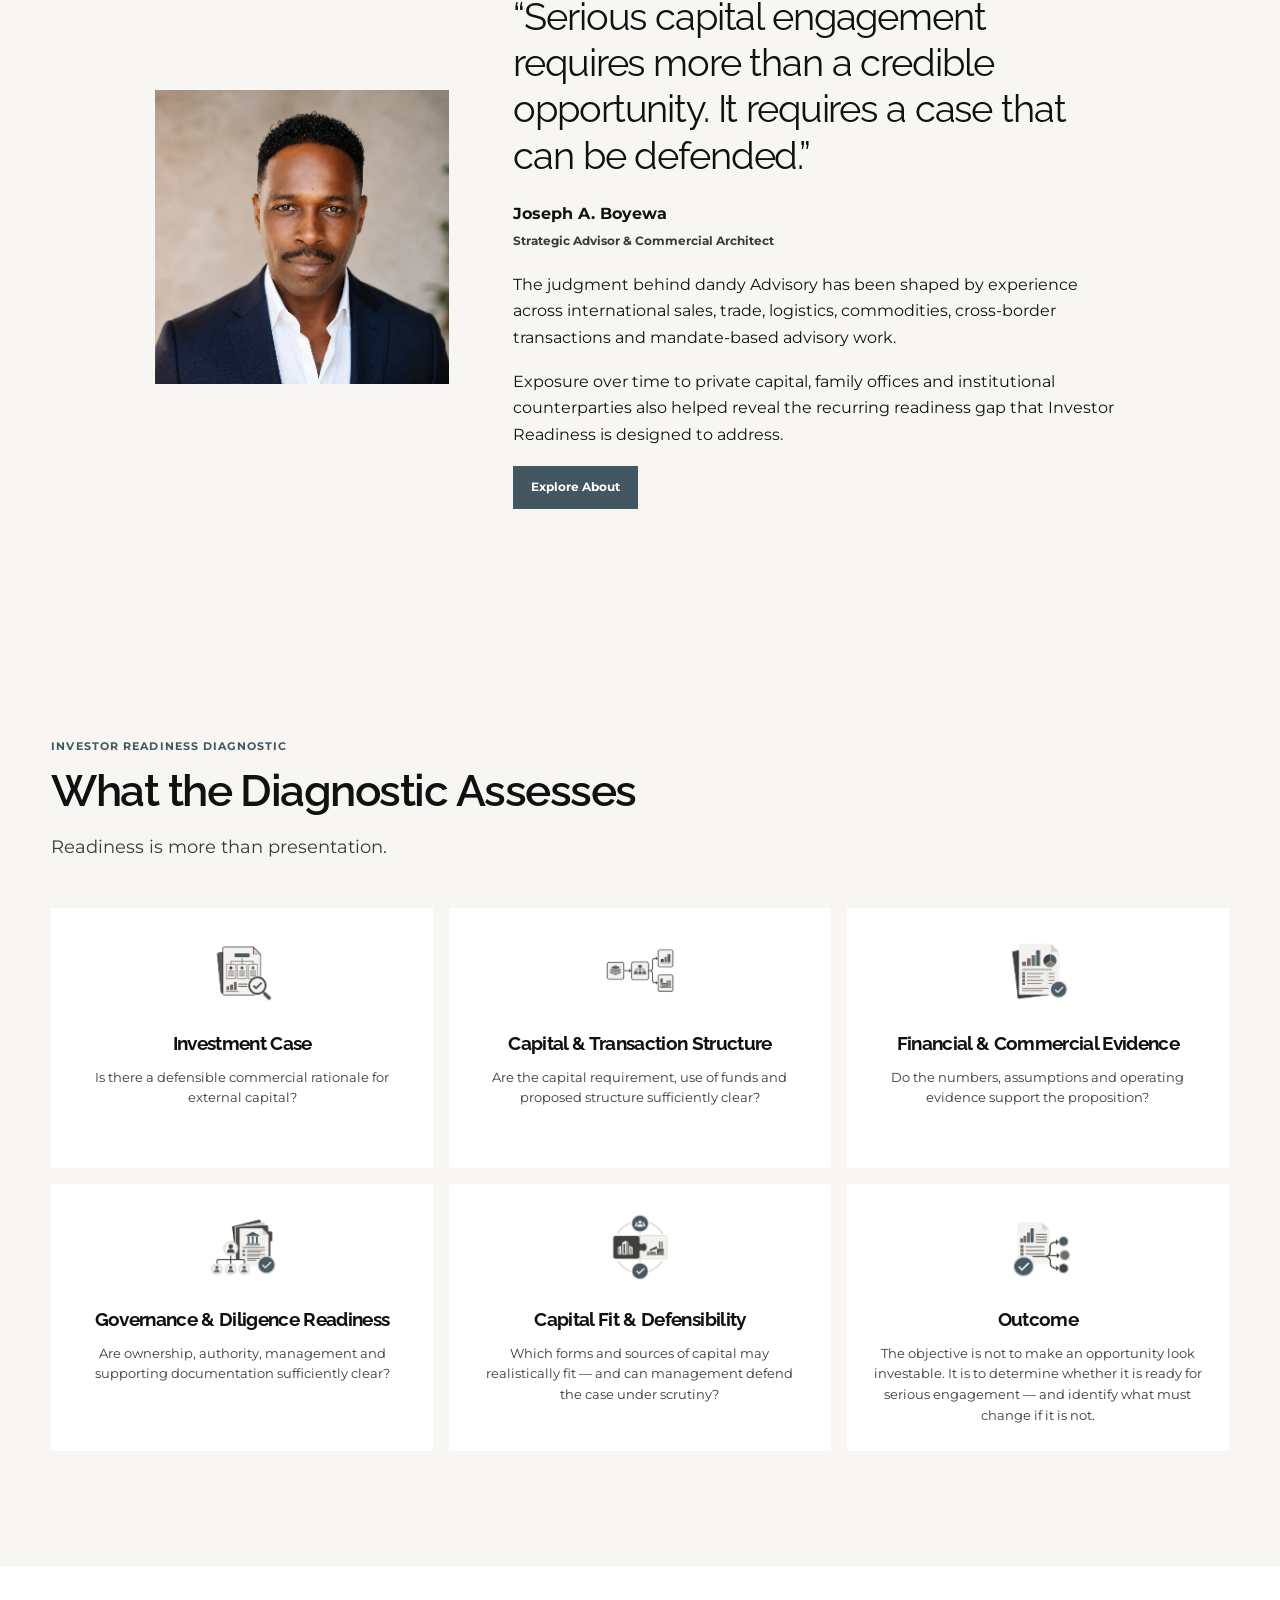
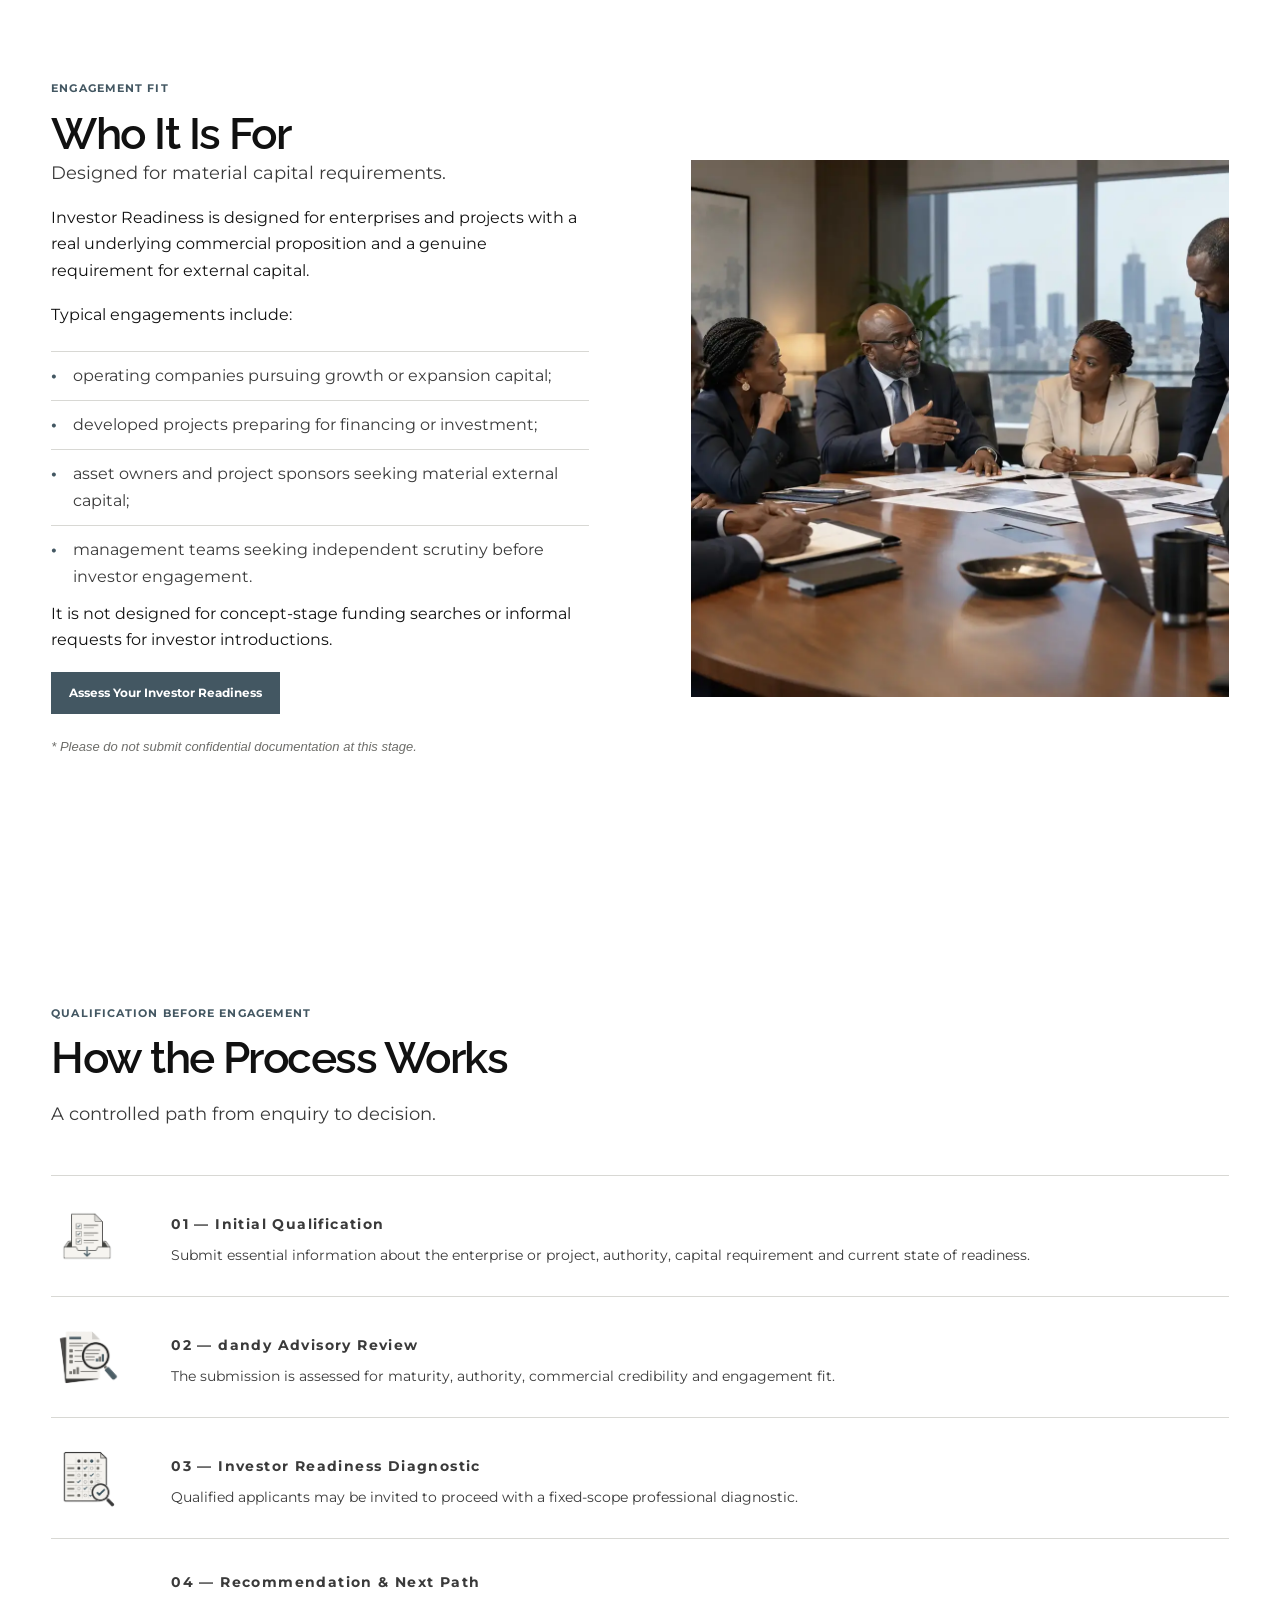
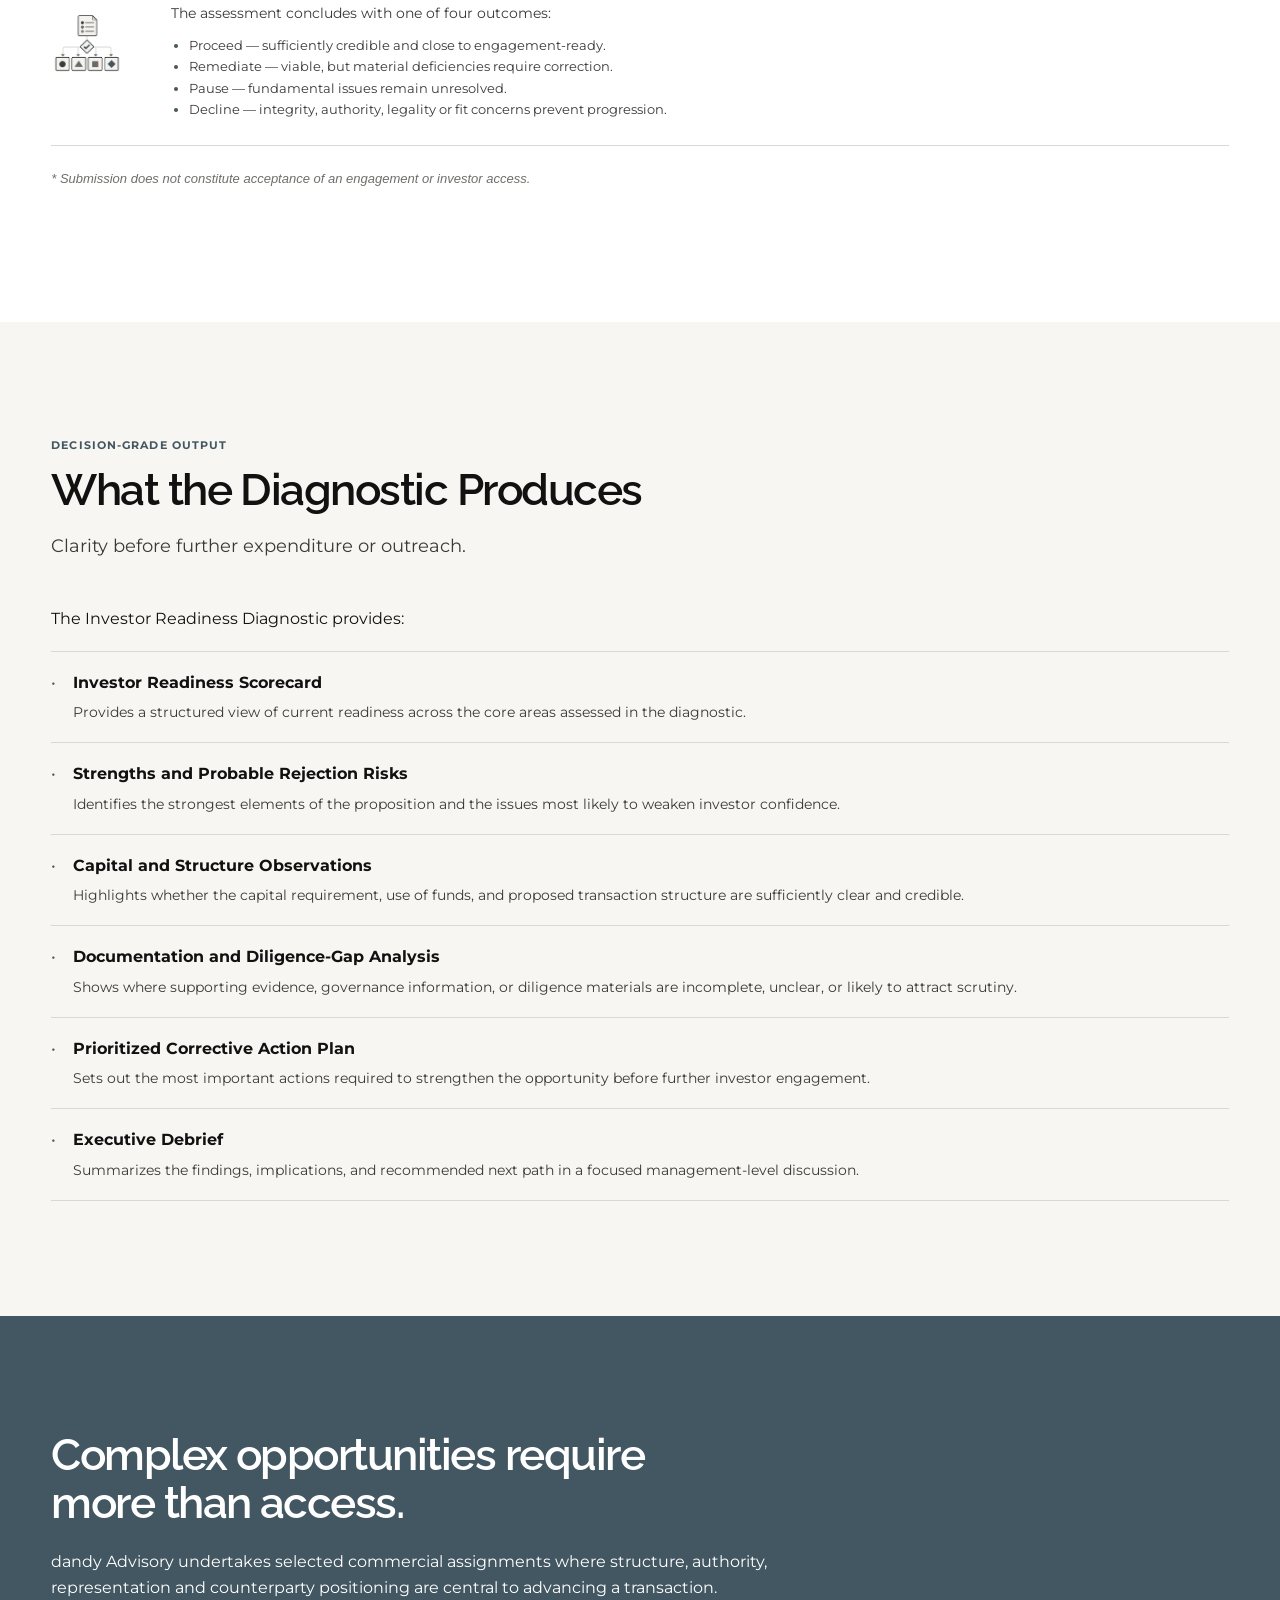
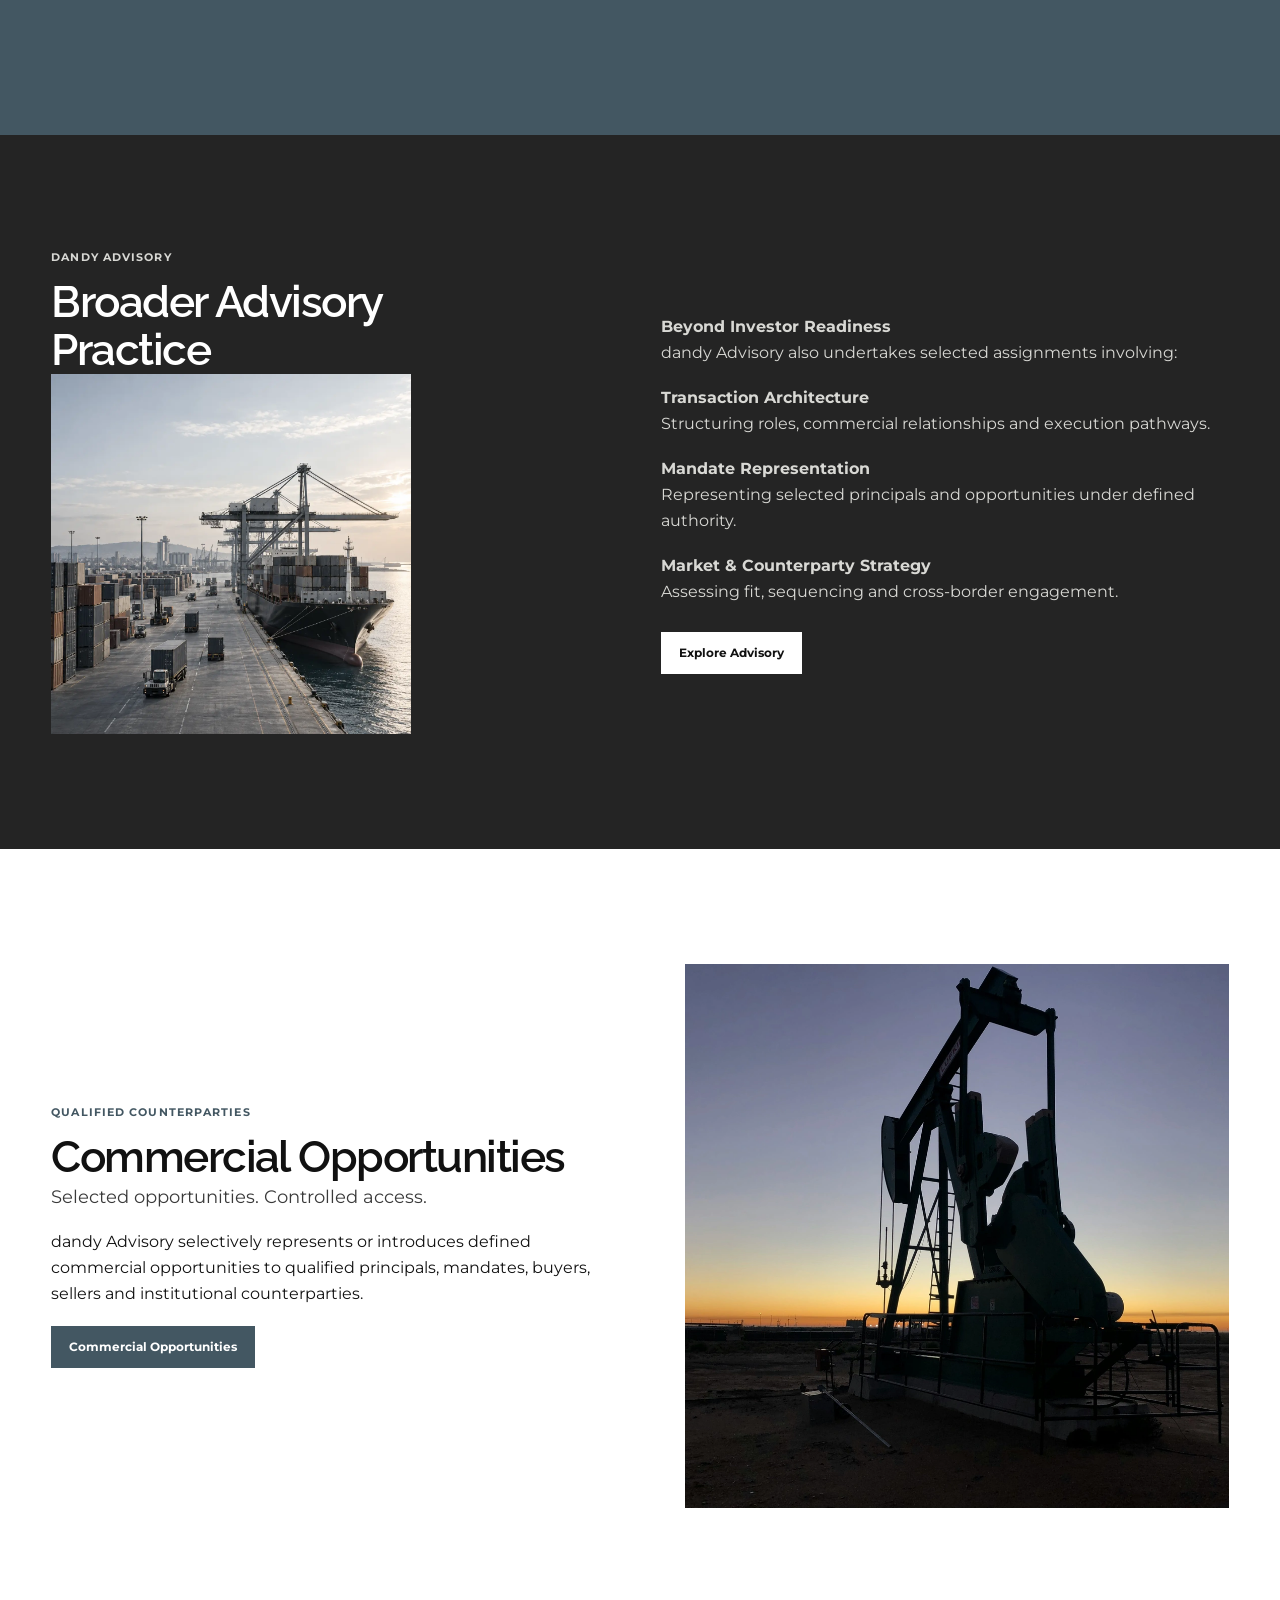
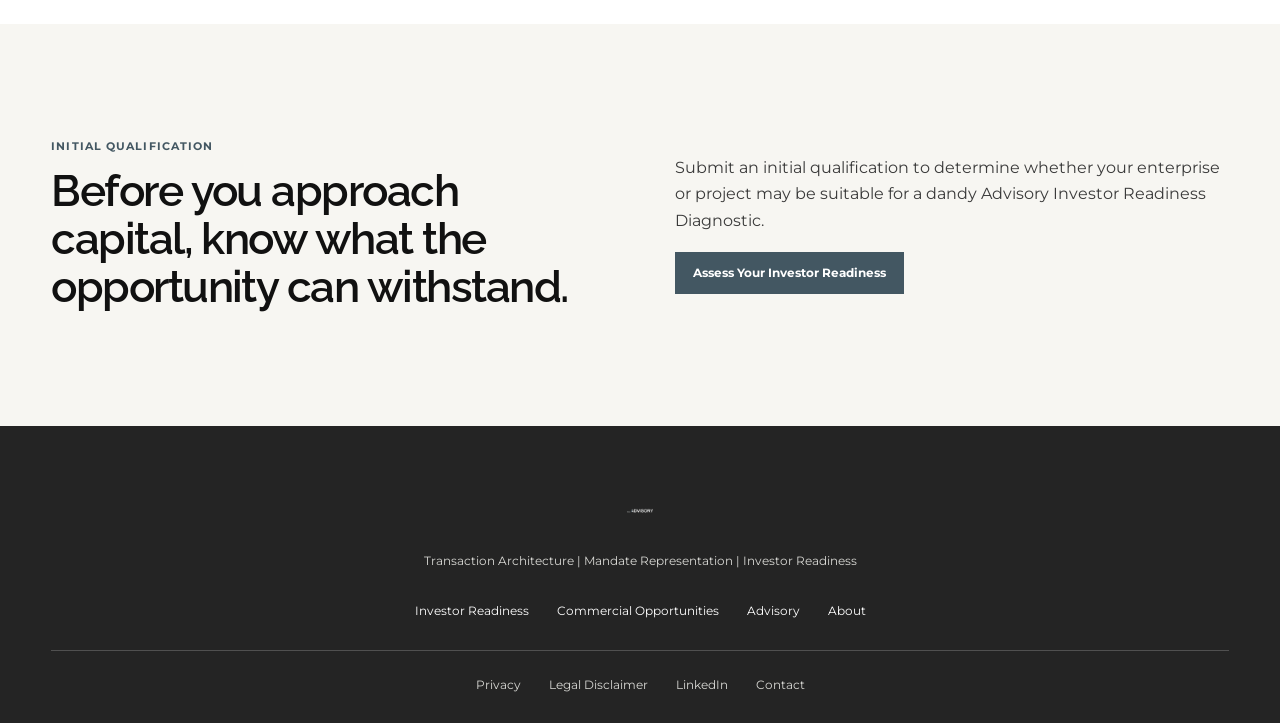
==== commit e49816c4: "Restore approved home, about, and footer layout" ====
--- a/index.html
+++ b/index.html
@@ -218,7 +218,7 @@
 <div class="container transition">
 <div>
 <p class="eyebrow">dandy Advisory</p>
-<h2>Broader Advisory Practice</h2>
+<h2>Broader Advisory<br>Practice</h2>
 <img src="assets/images/home/Broader%20Advisory%20Practice%20Image/Broder%20Advisory%20Practive.webp" alt="">
 </div>
 <div>
@@ -287,3 +287,4 @@
 </script>
 </body>
 </html>
+
--- a/assets/css/site.css
+++ b/assets/css/site.css
@@ -142,9 +142,11 @@
 .commercial-transition{background:var(--slate);color:#fff}.commercial-transition .transition img{max-width:100%;margin-top:0}.commercial-transition .transition>div{min-height:300px;justify-content:center}.commercial-transition .transition p{color:#fff}.commercial-transition h2{max-width:680px}.editorial-transition{display:block}.editorial-transition>div{min-height:0!important;max-width:760px}.editorial-transition p{max-width:720px;margin-top:22px}
 .commercial-final-cta{align-items:start}.commercial-final-cta .submission-guidance{padding-top:3px}.commercial-final-cta .submission-guidance p{font-size:14px}.commercial-final-cta .submission-guidance .button{margin:4px 0 22px}.commercial-final-cta .supporting-copy{margin-top:0!important;margin-bottom:22px!important}
 .why-arguments{margin-top:28px}.why-arguments li{font-family:Raleway,Arial,sans-serif;font-size:17px;font-weight:700}
-.site-footer{text-align:center}.footer-logo{width:35px;margin:0 auto 22px}.footer-links,.footer-secondary{justify-content:center}.footer-secondary{display:flex}
+.site-footer{text-align:center}.footer-logo{display:block;width:70px;margin:0 auto 22px}.footer-logo img{display:block;width:100%;height:auto}.footer-links,.footer-secondary{justify-content:center}.footer-secondary{display:flex}
+.think-grid{display:grid;grid-template-columns:repeat(2,1fr);gap:0;margin-top:28px;border-top:1px solid var(--border);border-left:1px solid var(--border)}.think-grid>div{padding:20px 15px;border-right:1px solid var(--border);border-bottom:1px solid var(--border)}.think-grid h3{font-size:15px}.think-grid p{margin:8px 0 0;font-size:13px;color:var(--carbon)}
 .form-shell .intro{display:grid;grid-template-columns:minmax(140px,.4fr) 1fr;gap:26px;align-items:start;max-width:none}.form-shell .intro .eyebrow{margin:8px 0 0}.form-shell .intro h1,.form-shell .intro .lead{grid-column:2}.form-shell .intro h1{margin-top:-6px}
 .home-hero-content{display:flex;min-height:540px;flex-direction:column}.home-hero-content .button{margin-top:auto}.who-capital-note,.commercial-access-note,.cross-border-note{transform:translateY(2px)}.scope-note{margin-top:2px}.qualification-intro{margin-top:2px}.process-disclaimer{margin-top:2px}.engagement-paths .button{transform:translateY(2px)}.advisory-final-cta>div:last-child{padding-top:2px}.advisory-final-cta .supporting-copy{margin-top:18px!important}
 .readiness-section .section-heading{margin-bottom:18px}.readiness-section>.container>.lead{max-width:760px}.readiness-section .principle-matrix{width:100%}
-@media(max-width:850px){.hero-grid{min-height:0}.home-hero-content{min-height:0}.home-hero-content .button{margin-top:12px}.principle-matrix{grid-template-columns:1fr}.scope-rows .icon-card{grid-template-columns:72px 1fr}.scope-rows .icon-card p{grid-column:2}.process-cards{grid-template-columns:repeat(2,1fr)}.form-shell .intro{grid-template-columns:1fr;gap:0}.form-shell .intro h1,.form-shell .intro .lead{grid-column:auto}.form-shell .intro .eyebrow{margin:0 0 14px}}
+@media(max-width:850px){.hero-grid{min-height:0}.home-hero-content{min-height:0}.home-hero-content .button{margin-top:12px}.principle-matrix,.think-grid{grid-template-columns:1fr}.scope-rows .icon-card{grid-template-columns:72px 1fr}.scope-rows .icon-card p{grid-column:2}.process-cards{grid-template-columns:repeat(2,1fr)}.form-shell .intro{grid-template-columns:1fr;gap:0}.form-shell .intro h1,.form-shell .intro .lead{grid-column:auto}.form-shell .intro .eyebrow{margin:0 0 14px}}
 @media(max-width:520px){.scope-rows .icon-card,.process-cards{grid-template-columns:1fr}.scope-rows .icon-card p{grid-column:auto}.scope-rows .icon-card img{margin:0}.process-cards .process-item{min-height:0}}
+
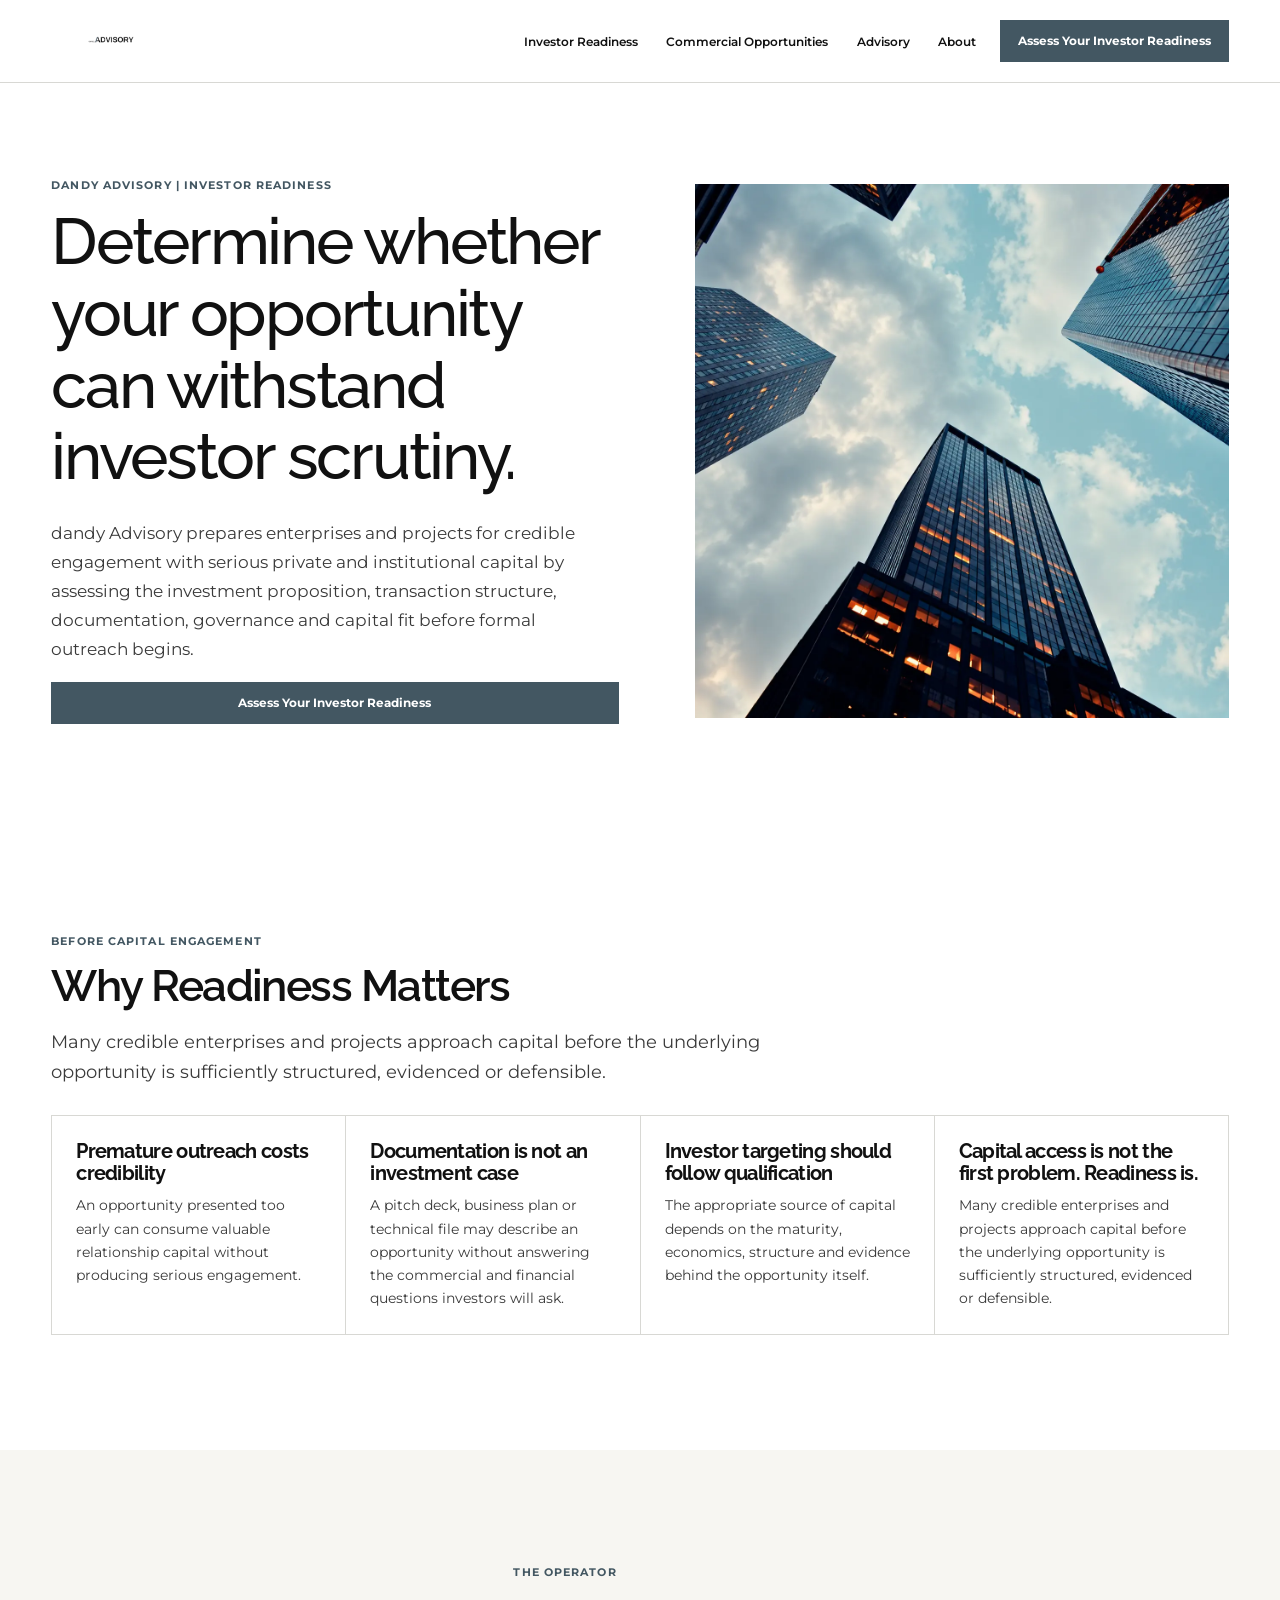
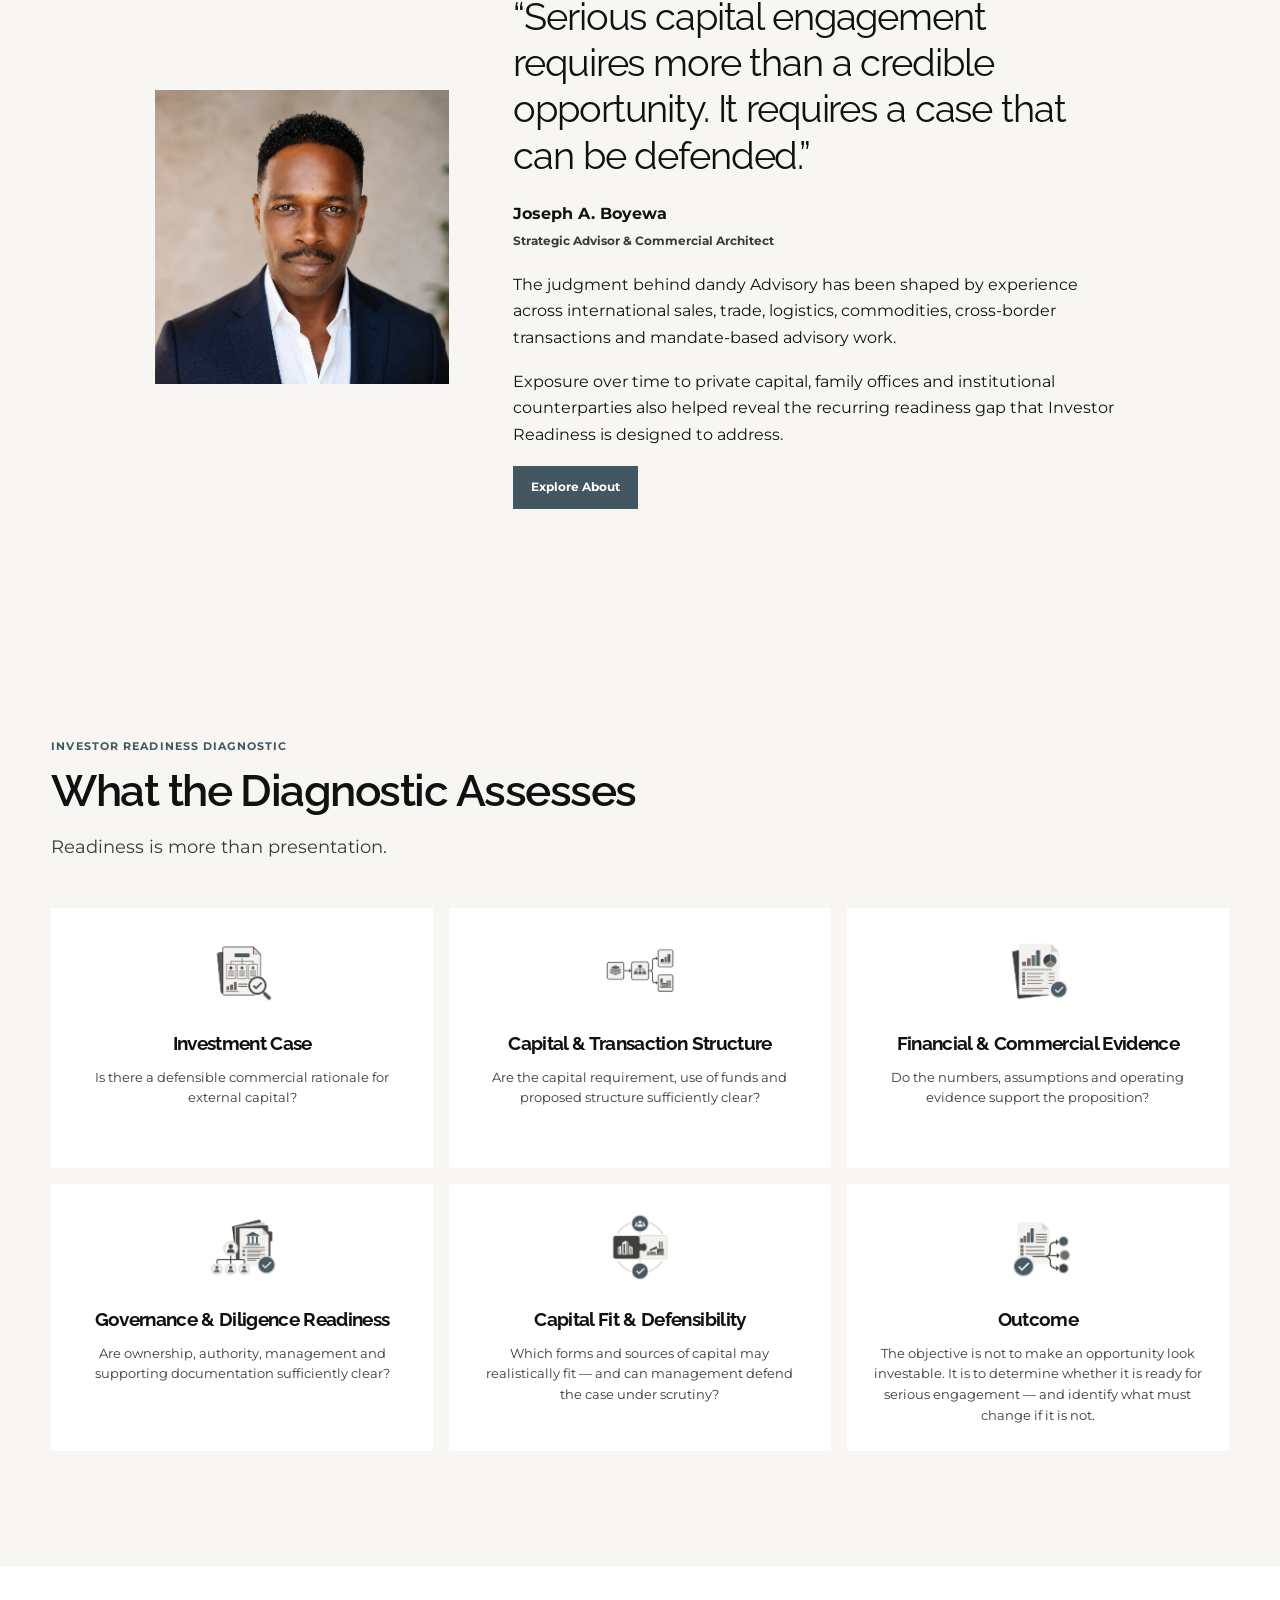
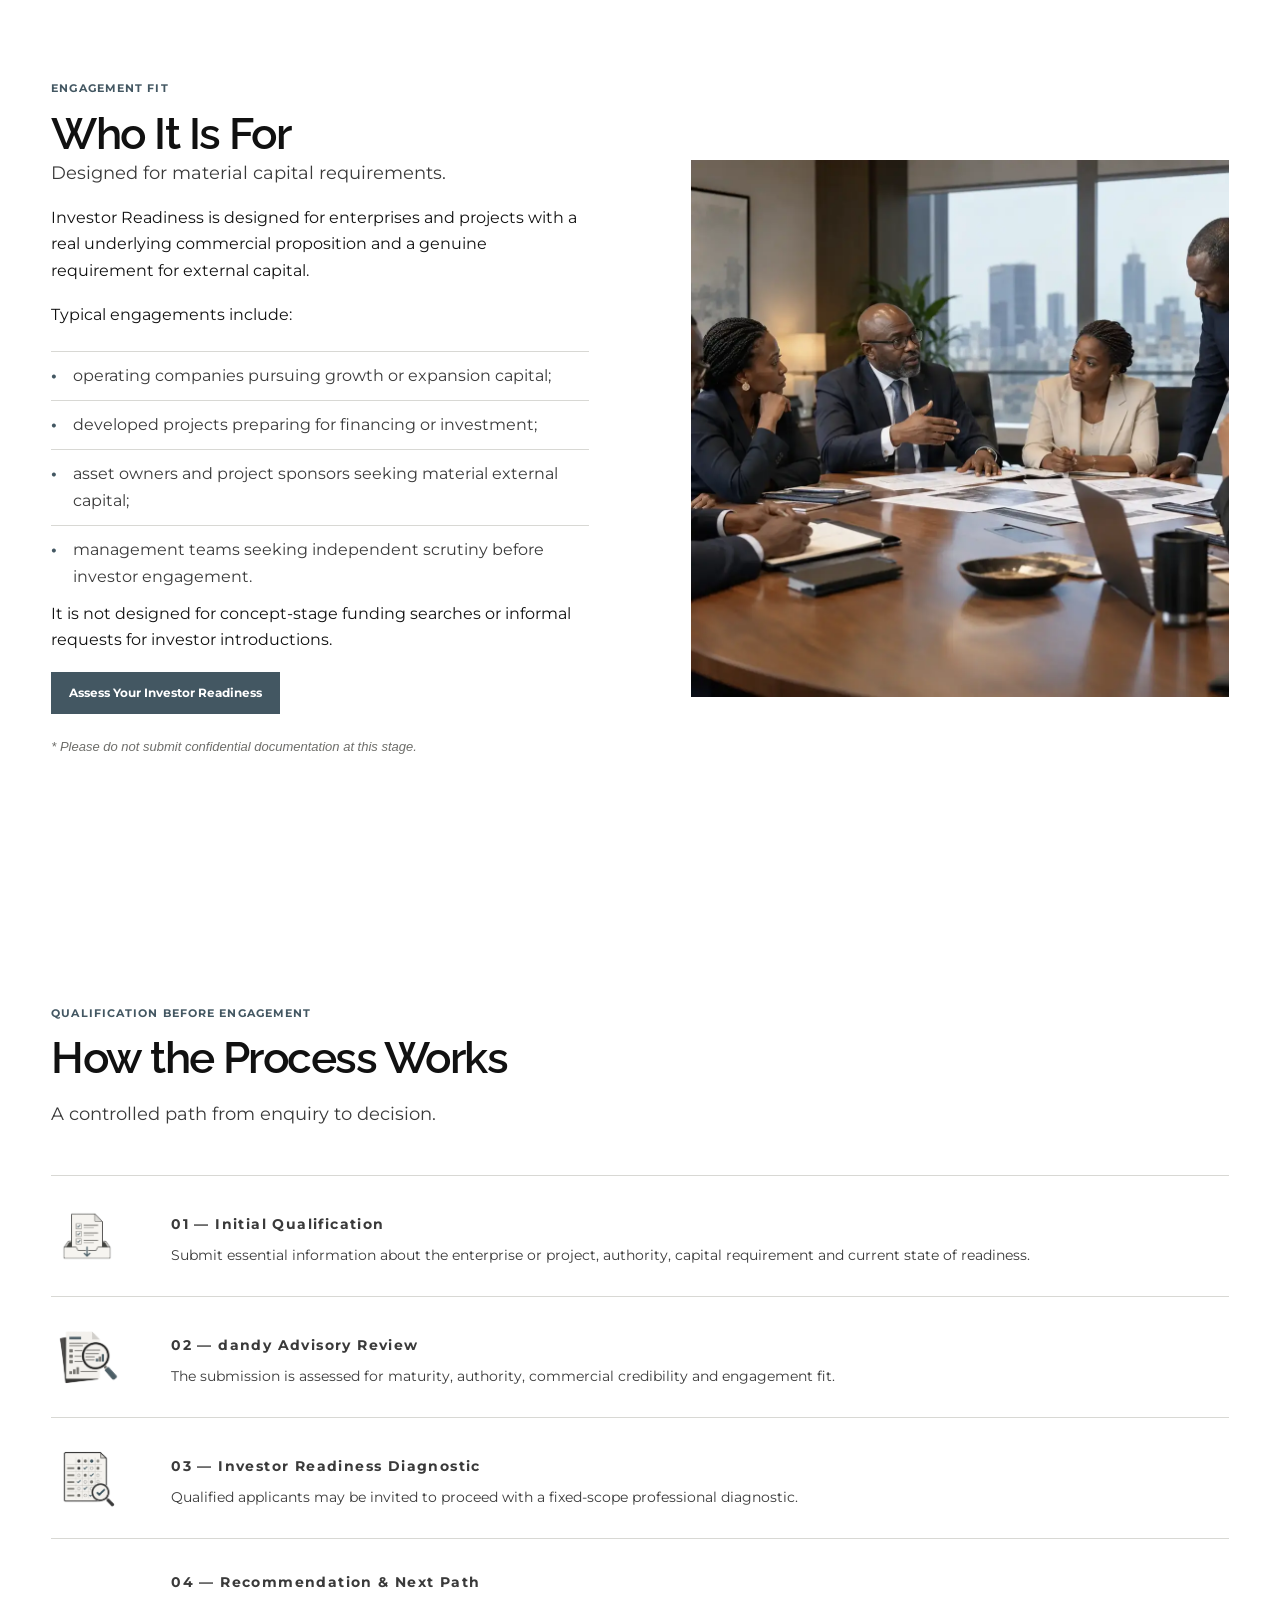
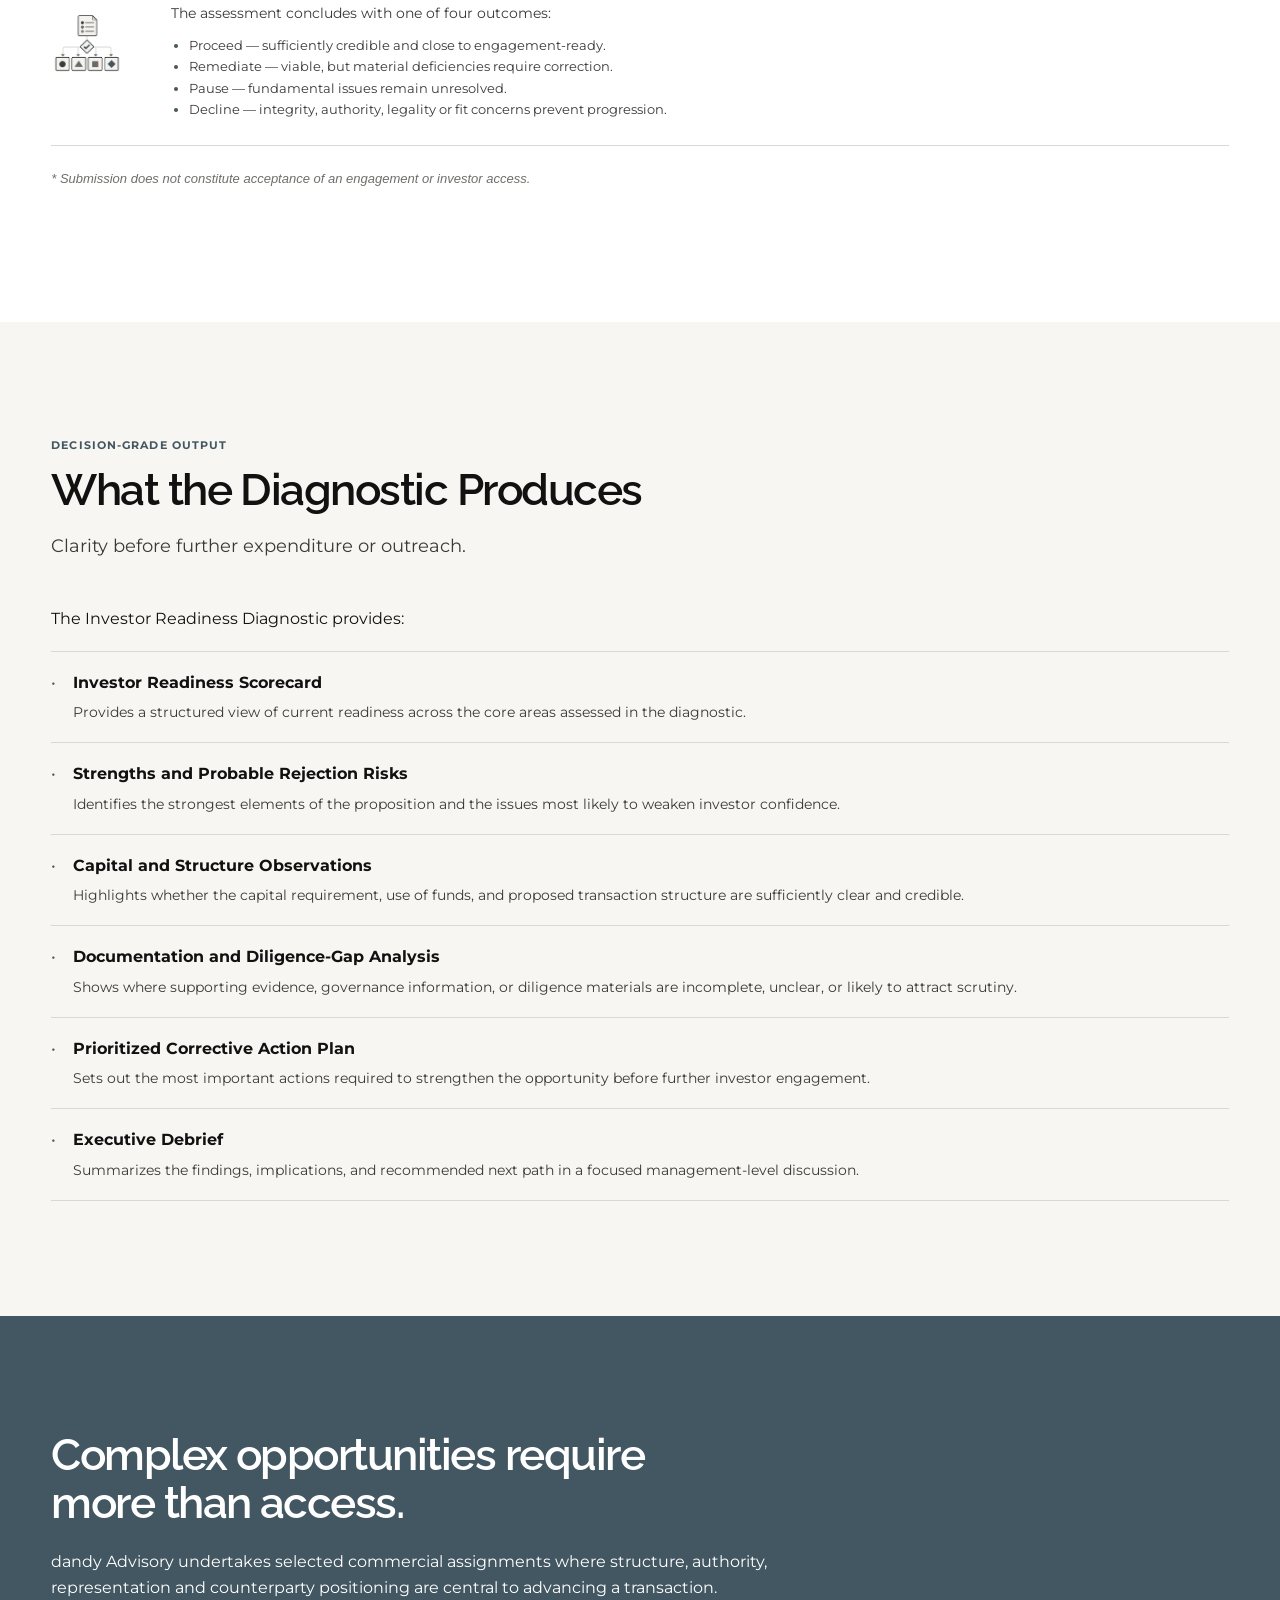
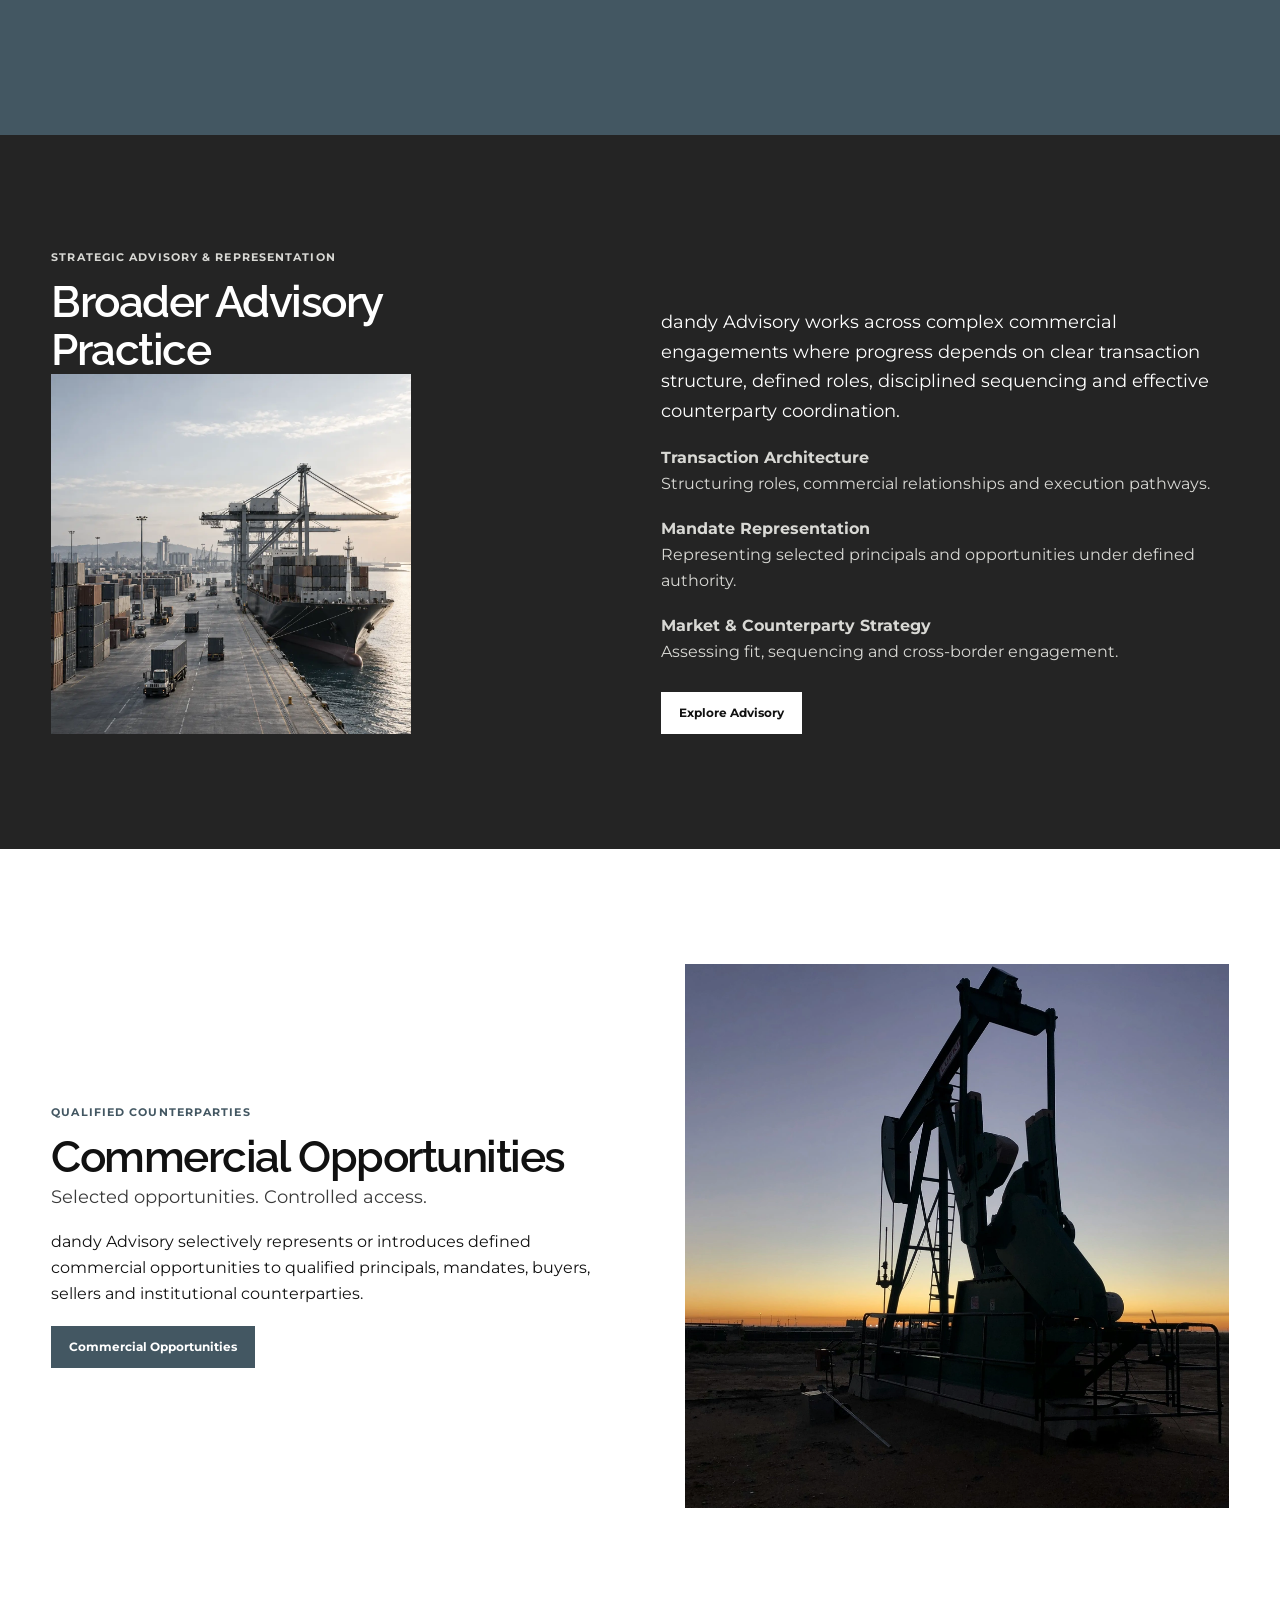
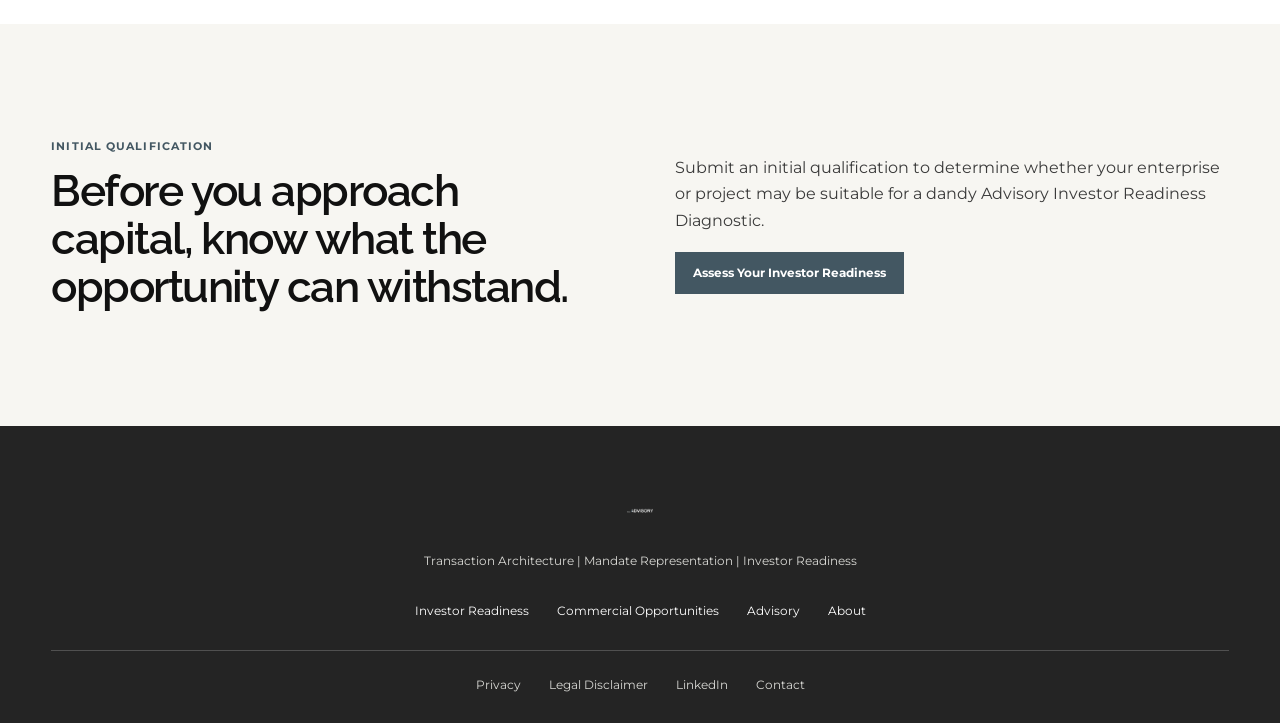
==== commit 391bb7e8: "Restore Broader Advisory lead paragraph" ====
--- a/index.html
+++ b/index.html
@@ -217,14 +217,12 @@
 <section class="section graphite">
 <div class="container transition">
 <div>
-<p class="eyebrow">dandy Advisory</p>
+<p class="eyebrow">Strategic Advisory &amp; Representation</p>
 <h2>Broader Advisory<br>Practice</h2>
 <img src="assets/images/home/Broader%20Advisory%20Practice%20Image/Broder%20Advisory%20Practive.webp" alt="">
 </div>
-<div>
-<p>
-<strong>Beyond Investor Readiness</strong>
-<br>dandy Advisory also undertakes selected assignments involving:</p>
+<div class="transition-copy">
+<p class="lead">dandy Advisory works across complex commercial engagements where progress depends on clear transaction structure, defined roles, disciplined sequencing and effective counterparty coordination.</p>
 <p>
 <strong>Transaction Architecture</strong>
 <br>Structuring roles, commercial relationships and execution pathways.</p>
@@ -287,4 +285,3 @@
 </script>
 </body>
 </html>
-
